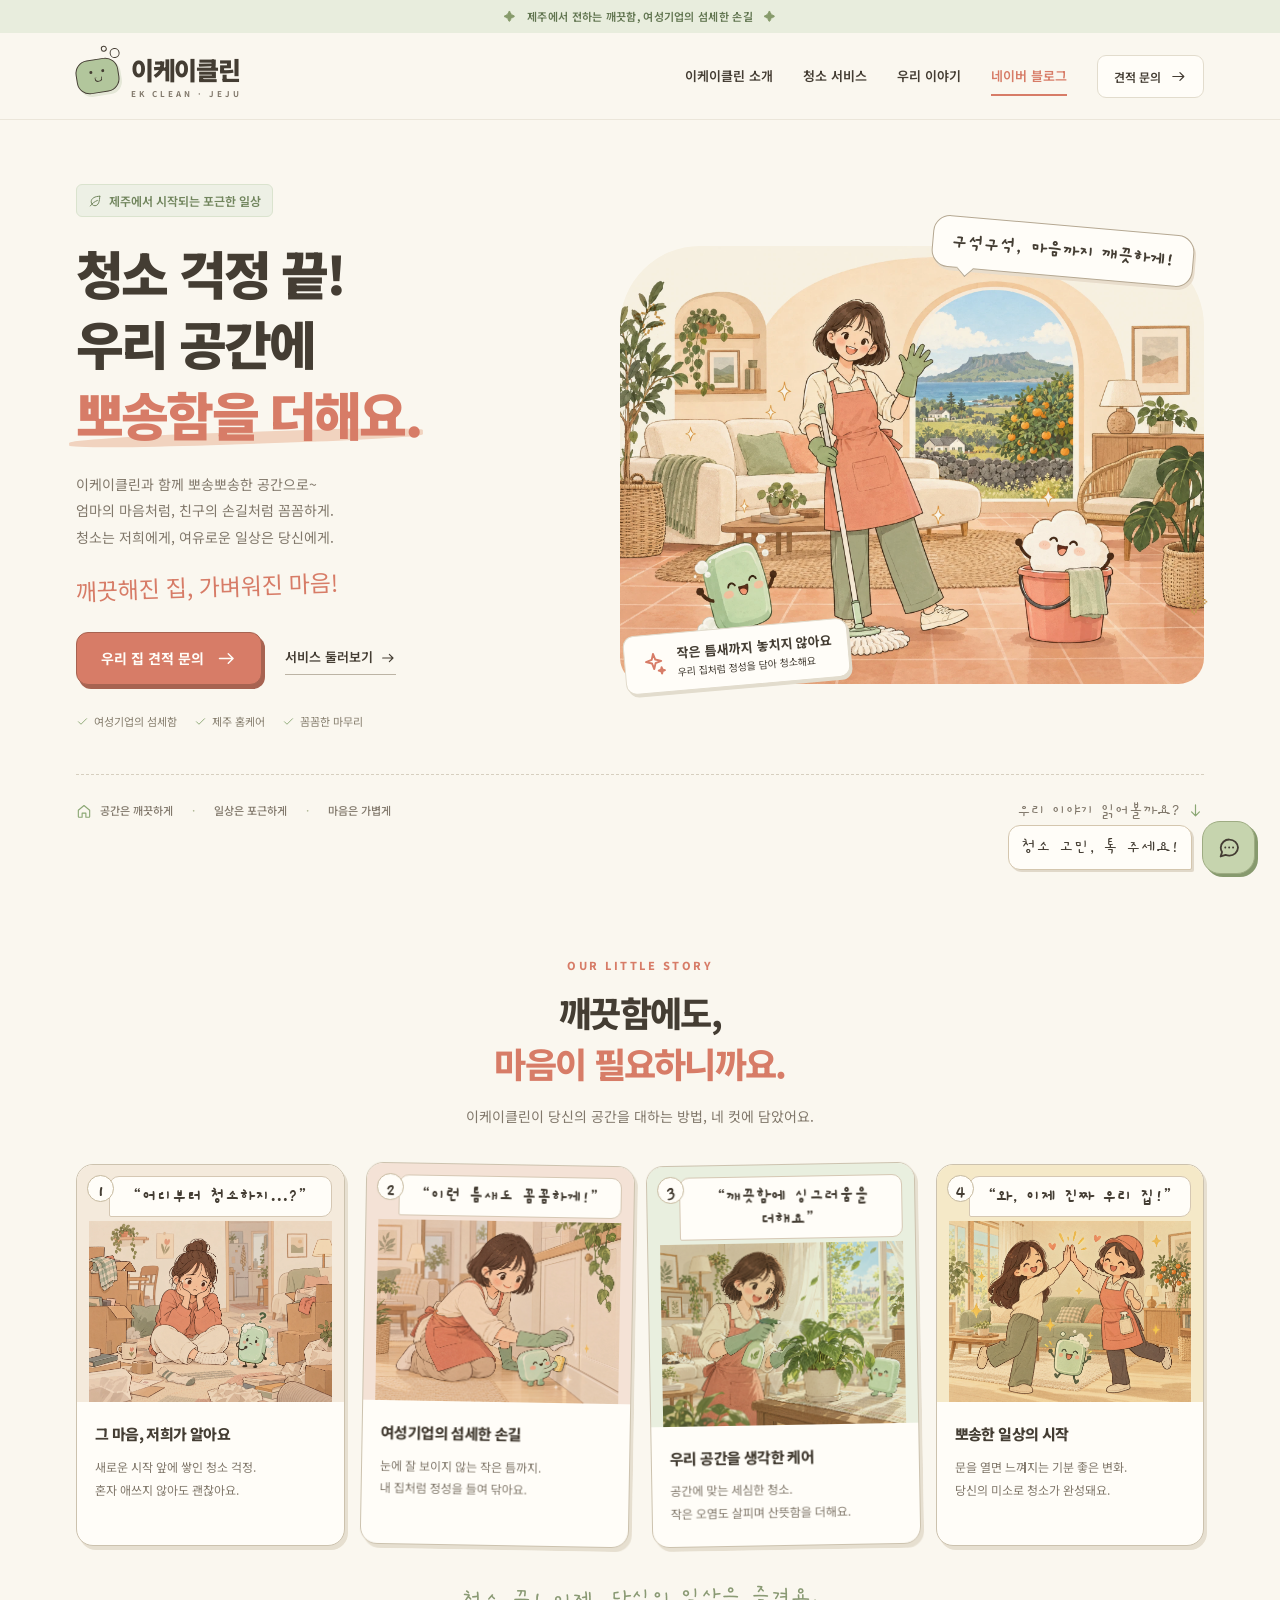
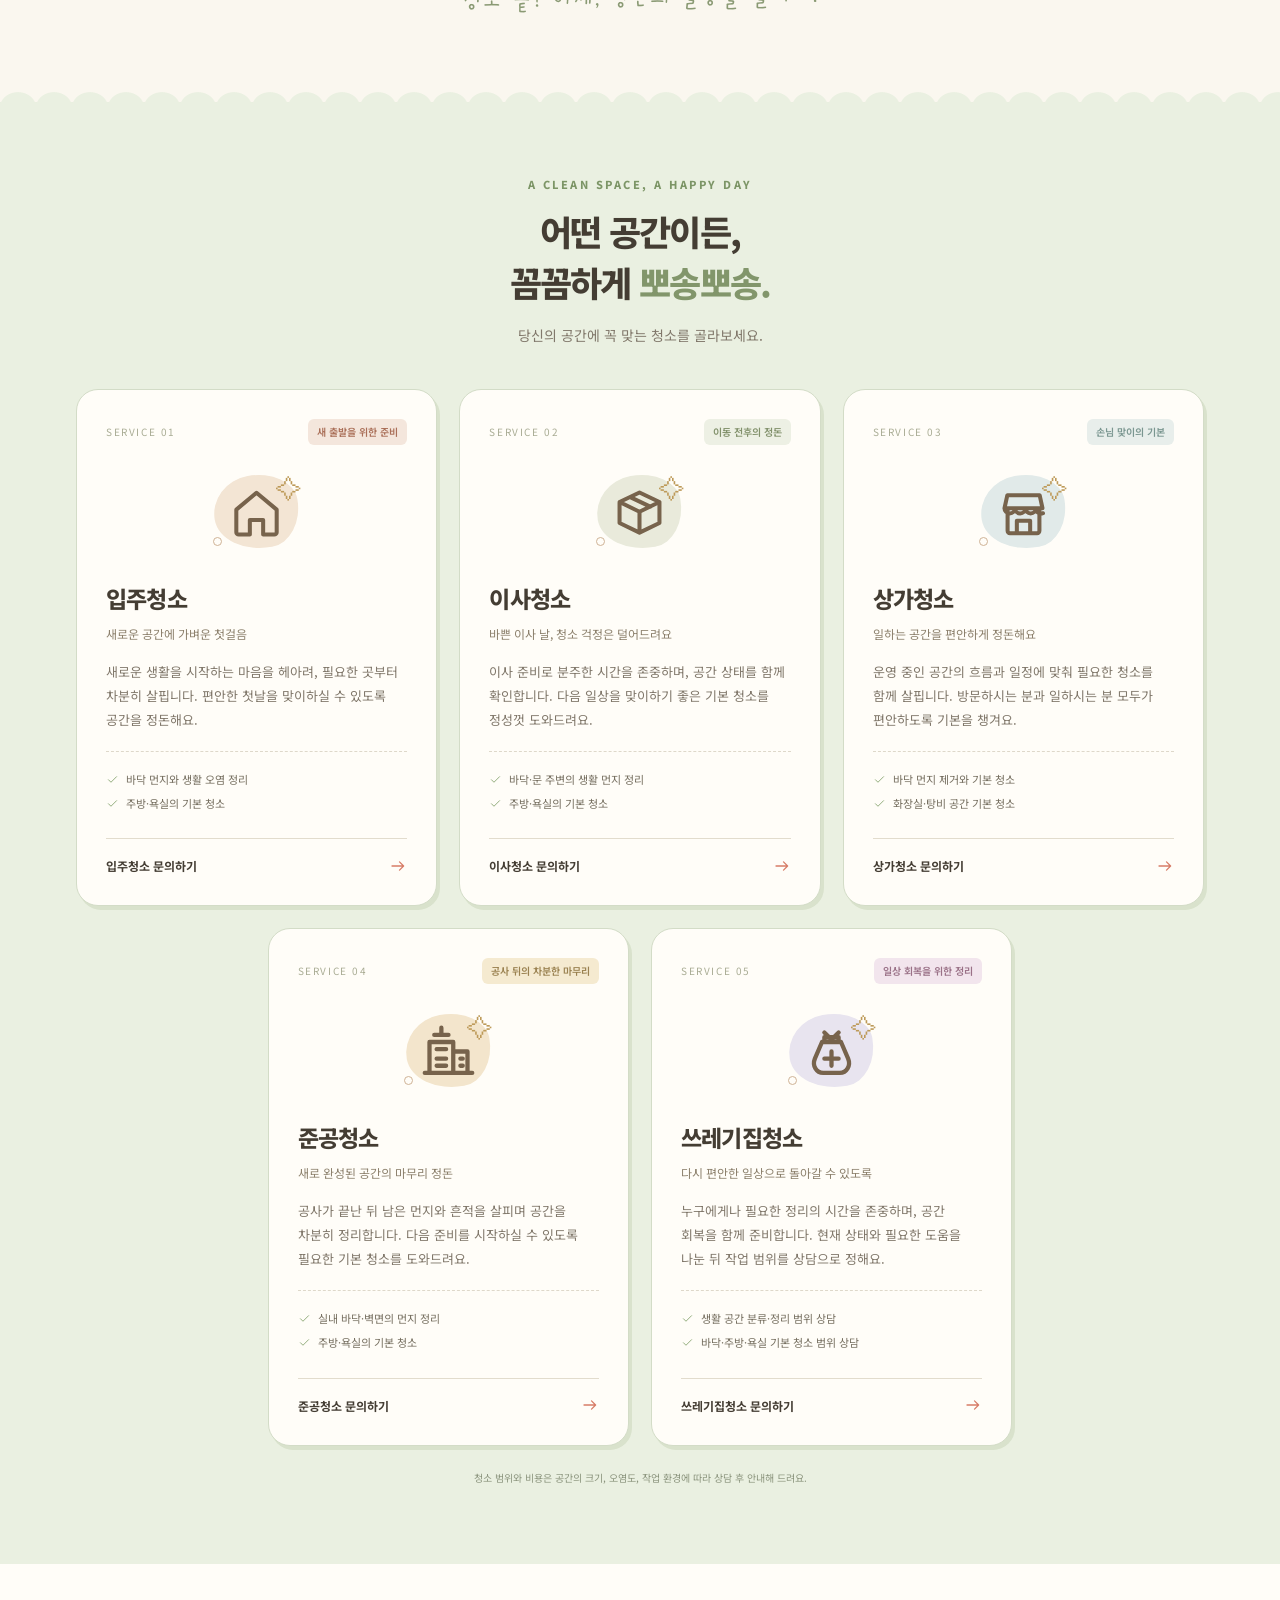
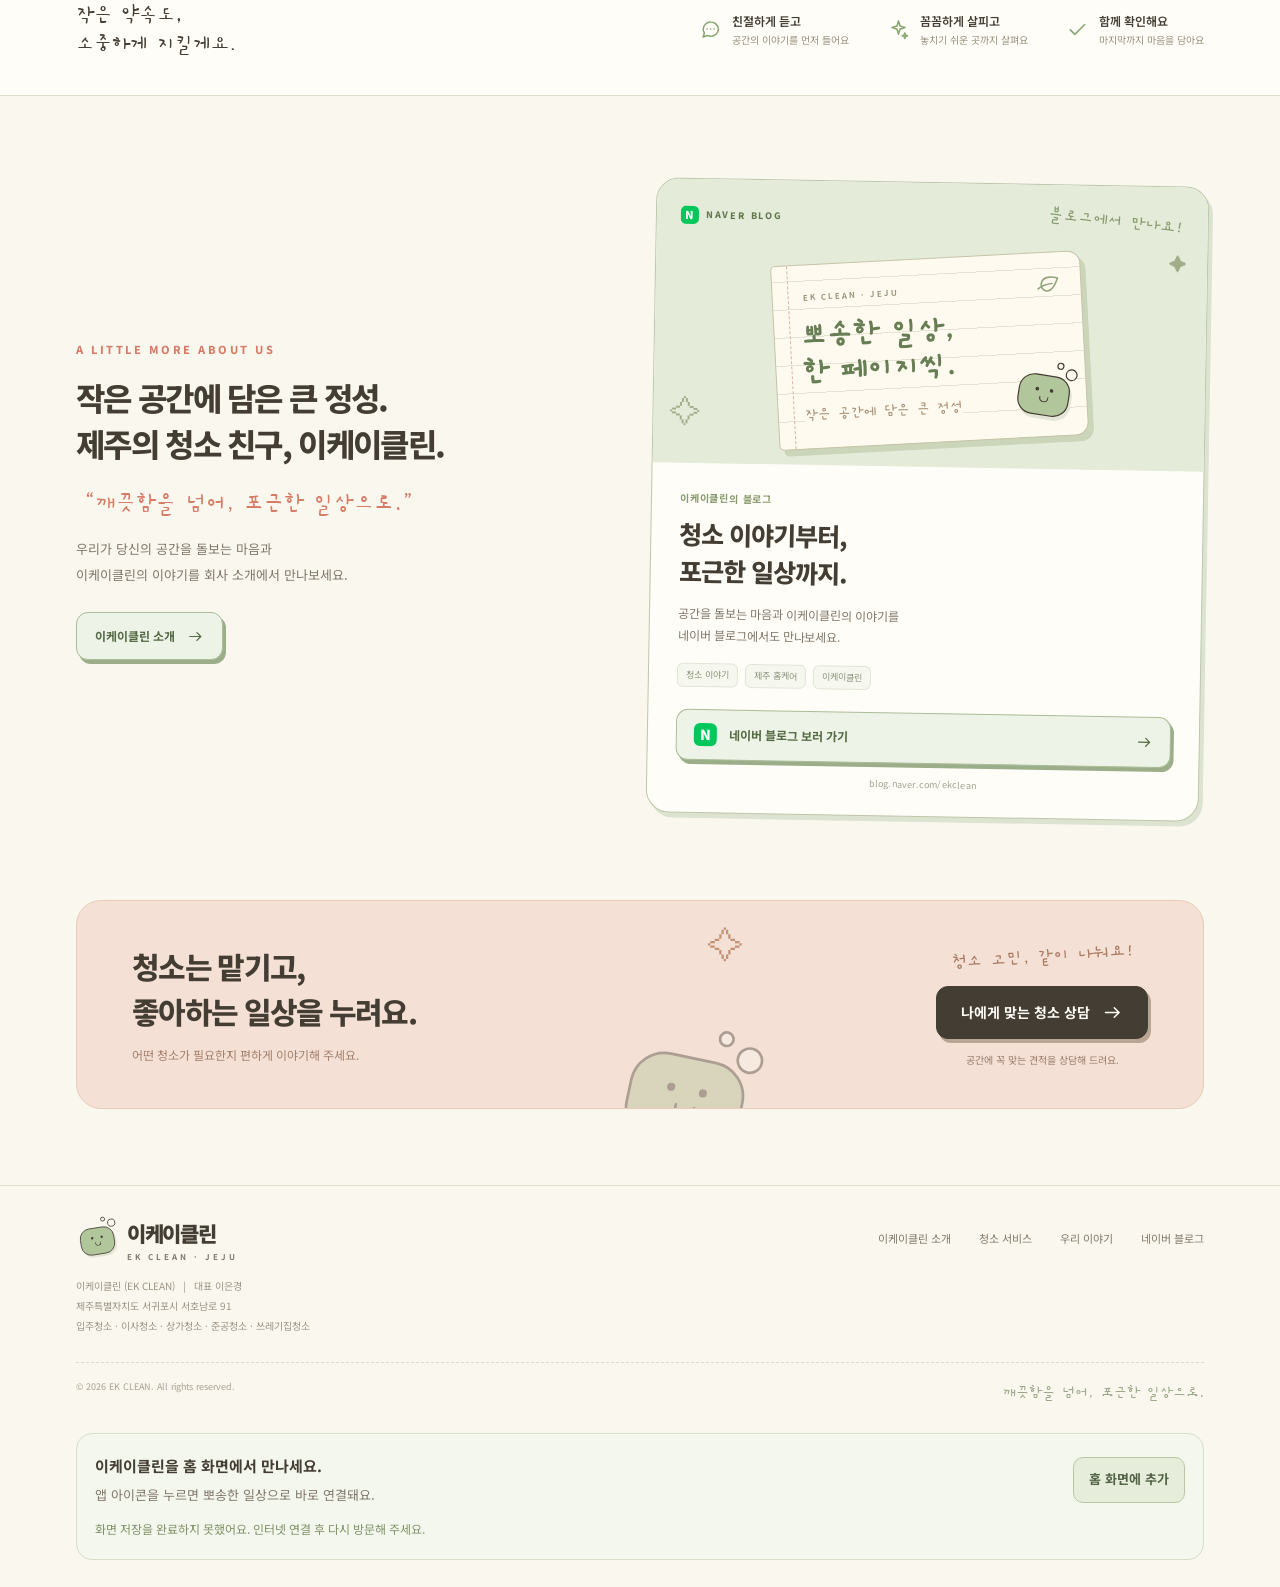
==== index.html @ 56a0b0b5 "Add files via upload" ====
<!DOCTYPE html>
<html lang="ko">
<head>
  <meta charset="UTF-8">
  <meta name="viewport" content="width=device-width, initial-scale=1.0, viewport-fit=cover">
  <meta name="theme-color" content="#faf7ef">
  <title>이케이클린 EK CLEAN | 제주 여성기업, 입주·이사·상가·준공·쓰레기집청소</title>
  <meta name="description" content="엄마의 마음처럼, 친구의 손길처럼 꼼꼼하게. 제주 여성기업 이케이클린의 입주청소, 이사청소, 상가청소, 준공청소, 쓰레기집청소를 만나보세요. 대표 이은경, 제주특별자치도 서귀포시 서호남로 91.">
  <meta name="keywords" content="이케이클린,제주청소,서귀포청소,입주청소,이사청소,상가청소,준공청소,쓰레기집청소">
  <meta property="og:type" content="website">
  <meta property="og:site_name" content="이케이클린 EK CLEAN">
  <meta property="og:title" content="청소 걱정 끝! 이케이클린과 뽀송한 일상">
  <meta property="og:description" content="제주 여성기업의 섬세한 손길. 입주·이사·상가·준공·쓰레기집청소로 당신의 공간에 포근함을 더해요.">
  <meta name="twitter:card" content="summary">
  <!-- 정적 PWA 배포본: 글꼴, CSS, 이미지가 폴더에 포함됩니다. -->

  <script>
    /* 실제 업체 정보가 준비되면 아래 두 값만 입력하세요. 빈 값일 때는 연결 준비 안내를 표시합니다. */
    const EK_CONFIG = Object.freeze({
      phone: '', // 예: 010-1234-5678 (실제 업체 전화번호로 변경)
      kakaoUrl: '', // 예: https://pf.kakao.com/실제채널/chat
      businessName: '이케이클린',
      address: '제주특별자치도 서귀포시 서호남로 91'
    });
  </script>
  <link rel="manifest" href="./manifest.json">
  <link rel="icon" href="./icons/favicon-32.png" sizes="32x32" type="image/png">
  <link rel="apple-touch-icon" href="./icons/apple-touch-icon.png">
  <meta name="apple-mobile-web-app-capable" content="yes">
  <meta name="apple-mobile-web-app-title" content="이케이클린">
  <meta name="apple-mobile-web-app-status-bar-style" content="default">
  <meta name="mobile-web-app-capable" content="yes">
  <link rel="stylesheet" href="./styles/tailwind.css">
  <link rel="stylesheet" href="./styles/fonts.css">
  <link rel="stylesheet" href="./pwa.css">
  <style>
    :root{--cream:#faf7ef;--paper:#fffdf8;--ink:#443d33;--muted:#81786b;--coral:#d77c67;--peach:#f5e0d3;--sage:#8ba774;--green:#e9efdf;--line:#e2dccd;--yellow:#fae5a9}
    .sr-only{position:absolute;width:1px;height:1px;padding:0;margin:-1px;overflow:hidden;clip:rect(0,0,0,0);white-space:nowrap;border:0}
    *{box-sizing:border-box}html{scroll-behavior:smooth;scroll-padding-top:100px}body{margin:0;background:var(--cream);color:var(--ink);font-family:'Noto Sans KR',sans-serif;font-size:15px;line-height:1.75;word-break:keep-all}button,input,select,textarea{font:inherit}button,a{-webkit-tap-highlight-color:transparent}button{cursor:pointer}a{color:inherit;text-decoration:none}img{display:block;width:100%}button{color:inherit}h1,h2,h3,p{margin:0}svg.icon{width:21px;height:21px;flex-shrink:0}a:focus-visible,button:focus-visible,input:focus-visible,select:focus-visible,textarea:focus-visible{outline:3px solid var(--coral);outline-offset:5px}.container{max-width:1200px;padding:0 36px;margin:0 auto}.hand{font-family:'Gaegu',cursive}.eyebrow{color:var(--coral);font-size:11px;font-weight:800;letter-spacing:2.5px;text-transform:uppercase}.section-title{font-size:35px;line-height:1.45;font-weight:800;letter-spacing:-1.7px}.section-copy{margin-top:15px;color:var(--muted);font-size:14px}.section-heading{text-align:center;margin-bottom:42px}.section-heading .eyebrow{margin-bottom:12px}.text-coral{color:var(--coral)}.skip-link{position:fixed;top:-80px;left:16px;z-index:100;background:var(--ink);color:white;padding:10px 18px;border-radius:8px}.skip-link:focus{top:12px}
    .topnote{background:#e8eddd;text-align:center;padding:7px 20px;color:#617550;font-size:11px;font-weight:600;letter-spacing:.3px}.topnote .tiny-star{display:inline-block;margin:0 8px;color:#879b6b}.site-header{position:sticky;top:0;z-index:40;background:rgba(250,247,239,.96);border-bottom:1px solid rgba(226,220,205,.6);backdrop-filter:blur(14px)}.header-inner{height:86px;display:flex;align-items:center;justify-content:space-between;gap:28px}.brand{display:flex;align-items:center;gap:12px}.brand-name{font-size:25px;font-weight:900;letter-spacing:-1.3px;line-height:1.2}.brand-en{display:block;font-size:8px;font-weight:700;letter-spacing:3px;margin-top:5px;color:var(--muted)}.soap-mark{position:relative;display:inline-block;width:43px;height:34px;border-radius:13px;transform:rotate(-9deg);background:#b2c69c;border:1.7px solid var(--ink);box-shadow:2px 3px 0 #e4e7d7;flex-shrink:0}.soap-mark::before{content:'';position:absolute;top:10px;left:13px;width:3px;height:3px;border-radius:100%;background:var(--ink);box-shadow:12px 0 var(--ink)}.soap-mark::after{content:'';position:absolute;left:17px;top:17px;width:8px;height:5px;border:1.5px solid var(--ink);border-top:0;border-radius:0 0 8px 8px}.soap-bubble{position:absolute;top:-9px;right:-5px;width:10px;height:10px;border:1.5px solid var(--ink);background:var(--cream);border-radius:50%}.soap-bubble::after{content:'';position:absolute;right:11px;top:-5px;width:6px;height:6px;border:1.3px solid var(--ink);border-radius:50%;background:var(--cream)}.nav{display:flex;align-items:center;gap:30px;font-size:13px;font-weight:600}.nav a{position:relative;padding:8px 0;transition:color .2s}.nav a:not(.nav-cta)::after{content:'';height:2px;width:0;background:var(--coral);position:absolute;bottom:0;left:0;transition:width .2s}.nav a:hover,.nav a.active{color:var(--coral)}.nav a:hover::after,.nav a.active::after{width:100%}.btn{display:inline-flex;align-items:center;justify-content:center;gap:12px;border-radius:12px;padding:15px 24px;font-size:14px;font-weight:700;line-height:1.4;border:1px solid var(--ink);box-shadow:3px 4px 0 var(--ink);transition:transform .2s,box-shadow .2s,background .2s}.btn:hover{transform:translate(-1px,-3px);box-shadow:4px 7px 0 var(--ink)}.btn:active{transform:translate(2px,2px);box-shadow:0 1px 0 var(--ink)}.btn-coral{background:var(--coral);color:#fffdf8;border-color:#a76351;box-shadow:3px 4px 0 #a76351}.btn-coral:hover{box-shadow:4px 7px 0 #a76351;background:#cc715d}.btn-dark{background:var(--ink);color:var(--paper);border-color:var(--ink);box-shadow:3px 4px 0 #b7a792}.btn-light{background:var(--paper)}.nav-cta{border:1px solid var(--line);padding:10px 16px;border-radius:9px;background:var(--paper);display:inline-flex;align-items:center;gap:9px;font-size:12px}.nav-cta svg{width:17px;height:17px}.menu-button{display:none;border:1px solid var(--line);background:var(--paper);padding:10px;border-radius:10px}.mobile-nav{display:none}
    .hero{position:relative;overflow:hidden;padding:64px 0 52px}.hero-layout{display:grid;grid-template-columns:1fr 1.12fr;gap:22px;align-items:center}.hero-kicker{display:inline-flex;align-items:center;gap:7px;font-size:12px;font-weight:600;color:#71855d;background:#edf0e5;border:1px solid #dae3ce;padding:5px 11px;border-radius:6px;margin-bottom:21px}.hero-kicker svg{width:14px;height:14px}.hero h1{font-size:52px;font-weight:900;line-height:1.35;letter-spacing:-2.8px}.hero h1 .highlight{position:relative;white-space:nowrap;z-index:1}.hero h1 .highlight::after{content:'';position:absolute;height:12px;width:103%;background:#f1d3bf;bottom:7px;left:-2%;z-index:-1;border-radius:40% 35% 30% 40%;transform:rotate(-2deg)}.hero-sub{color:var(--muted);font-size:14px;line-height:1.9;margin-top:22px;max-width:400px}.hero-hand{font-size:23px;color:var(--coral);margin-top:15px;transform:rotate(-2deg);display:inline-block}.hero-actions{display:flex;align-items:center;gap:23px;margin-top:26px}.text-link{display:inline-flex;gap:7px;align-items:center;font-size:13px;font-weight:600;border-bottom:1px solid #bcb4a5;padding:5px 0}.text-link svg{width:16px;height:16px;transition:transform .2s}.text-link:hover svg{transform:translateX(4px)}.hero-checks{display:flex;gap:17px;margin-top:27px;color:#857d6d;font-size:11px}.hero-checks span{display:flex;align-items:center;gap:5px}.hero-checks svg{width:13px;height:13px;color:var(--sage)}.hero-art{position:relative;min-width:0;padding:26px 0 12px}.hero-art img{aspect-ratio:4/3;object-fit:contain;border-radius:80px 80px 26px 26px;mix-blend-mode:multiply}.bubble{position:relative;border:1.5px solid #b5a892;background:var(--paper);padding:13px 18px;border-radius:17px;font-family:'Gaegu',cursive;font-weight:700;font-size:20px;line-height:1.2;box-shadow:2px 3px 0 #e8ddcc}.bubble::after{content:'';position:absolute;width:12px;height:12px;background:var(--paper);border-bottom:1.5px solid #b5a892;border-right:1.5px solid #b5a892;bottom:-7px;left:28px;transform:rotate(45deg)}.hero-bubble{position:absolute;top:5px;right:10px;transform:rotate(5deg);z-index:2;animation:gentle 5s ease-in-out infinite}.hero-sticker{position:absolute;bottom:10px;left:4px;display:flex;align-items:center;gap:10px;background:#fffdf8;padding:10px 15px;border:1px solid var(--line);border-radius:11px;box-shadow:2px 3px 0 #e2dccd;transform:rotate(-5deg);font-size:10px;line-height:1.6}.hero-sticker svg{color:var(--coral);width:27px;height:27px}.hero-sticker strong{display:block;font-size:13px}.doodle-star{position:absolute;color:#c59955;font-family:'Gaegu',cursive;font-size:35px}.star-one{top:74px;left:12px;transform:rotate(15deg)}.star-two{bottom:65px;right:-5px;font-size:28px}.hero-bottom{margin-top:43px;border-top:1px dashed #d6cfbf;display:flex;justify-content:space-between;align-items:center;padding-top:21px;gap:20px;font-size:11px;color:var(--muted)}.hero-bottom .brand-promise{display:flex;align-items:center;gap:8px;font-weight:500}.hero-bottom svg{width:16px;height:16px;color:var(--sage)}.hero-bottom .dot{color:#b1b998;padding:0 11px}.scroll-hint{display:flex;align-items:center;gap:7px;font-family:'Gaegu',cursive;font-size:17px}.scroll-hint svg{transform:rotate(90deg);width:17px;height:17px}
    .story{padding:78px 0 82px}.story .section-heading{margin-bottom:36px}.story-grid{display:grid;grid-template-columns:repeat(4,minmax(0,1fr));gap:18px}.comic{position:relative;background:var(--paper);border:1px solid #ccc2ae;border-radius:17px;overflow:hidden;box-shadow:3px 4px 0 #e6dfd0;transition:transform .25s,box-shadow .25s}.comic:nth-child(2){transform:rotate(1deg)}.comic:nth-child(3){transform:rotate(-1deg)}.comic:hover{transform:translateY(-7px) rotate(-1deg);box-shadow:5px 9px 0 #e6dfd0}.comic-visual{position:relative;padding:11px 12px 0;background:#f4eadc}.comic:nth-child(2) .comic-visual{background:#f4e2d6}.comic:nth-child(3) .comic-visual{background:#e9efdf}.comic:nth-child(4) .comic-visual{background:#f5e9c8}.panel-number{position:absolute;left:10px;top:10px;display:grid;place-items:center;width:27px;height:27px;border:1px solid #c6b99e;border-radius:50%;background:var(--paper);font-family:'Gaegu',cursive;font-weight:700;font-size:19px;z-index:2}.comic-dialogue{margin:0 0 4px 20px;background:var(--paper);border:1px solid #d5c7b3;padding:8px 9px;border-radius:10px 10px 10px 2px;font-family:'Gaegu',cursive;text-align:center;font-size:18px;font-weight:700;line-height:1.25}.comic img{aspect-ratio:4/3;object-fit:contain;mix-blend-mode:multiply}.comic-body{padding:19px 18px 21px}.comic-body h3{font-size:15px;letter-spacing:-.6px;font-weight:800;margin-bottom:8px}.comic-body p{font-size:12px;color:var(--muted);line-height:1.9}.story-outro{text-align:center;font-size:24px;color:#8a9a74;margin-top:32px;transform:rotate(-1deg)}
    .services{position:relative;background:#eaf0e1;padding:73px 0 78px}.services::before{content:'';position:absolute;left:0;right:0;top:-10px;height:12px;background:radial-gradient(ellipse at center bottom,#eaf0e1 68%,transparent 72%) 0 0/36px 15px repeat-x}.services .eyebrow{color:#7c9566}.service-grid{display:grid;grid-template-columns:repeat(3,minmax(0,1fr));gap:22px}.service-card{background:var(--paper);padding:29px;border:1px solid #d3dcc7;border-radius:22px;box-shadow:3px 4px 0 #d9e2cc;position:relative;transition:transform .25s,box-shadow .25s;display:flex;flex-direction:column}.service-card:hover{transform:translateY(-7px);box-shadow:5px 10px 0 #d9e2cc}.service-top{display:flex;align-items:center;justify-content:space-between;margin-bottom:22px}.service-no{color:#a9ac94;font-size:10px;letter-spacing:1.6px}.service-tag{font-size:10px;padding:4px 9px;background:#f4e6dc;color:#aa6f58;border-radius:6px;font-weight:600}.service-icon{position:relative;width:90px;height:85px;display:grid;place-items:center;align-self:center;margin:3px 0 23px;transition:transform .3s}.service-card:hover .service-icon{transform:rotate(-5deg)}.service-icon::before{content:'';position:absolute;width:85px;height:74px;background:#f3e5d4;border-radius:47% 53% 39% 61% / 51% 42% 58% 49%;transform:rotate(-10deg)}.service-card:nth-child(2) .service-icon::before{background:#e9eadb}.service-card:nth-child(3) .service-icon::before{background:#e1eae9}.service-icon svg{position:relative;width:57px;height:57px;color:#77634c}.icon-spark{position:absolute;right:0;top:0;font-family:'Gaegu',cursive;font-size:26px;color:#bd9a59}.icon-dot{position:absolute;left:1px;bottom:9px;width:9px;height:9px;border:1px solid #cfb396;border-radius:50%}.service-card h3{font-weight:800;font-size:23px;letter-spacing:-.8px}.service-card .service-lead{color:#8c806c;font-size:12px;margin:5px 0 16px}.service-desc{font-size:13px;color:var(--muted);line-height:1.85}.service-list{margin:19px 0 23px;padding:15px 0 0;border-top:1px dashed #ded8ca;list-style:none;font-size:11px;line-height:2.2;color:#766f60}.service-list li{display:flex;align-items:center;gap:7px}.service-list svg{width:13px;height:13px;color:var(--sage)}.service-button{display:flex;justify-content:space-between;align-items:center;border:0;border-top:1px solid var(--line);padding:16px 0 0;background:transparent;font-size:12px;font-weight:700;margin-top:auto}.service-button svg{width:18px;height:18px;color:var(--coral);transition:transform .2s}.service-button:hover svg{transform:translateX(4px)}.extra-services{display:grid;grid-template-columns:1fr 1fr;gap:22px;margin-top:23px}.extra-card{display:flex;align-items:center;gap:16px;background:#f4f6ed;border:1px solid #d5dec9;border-radius:14px;padding:19px 23px}.extra-icon{display:grid;place-items:center;flex-shrink:0;width:46px;height:46px;background:#e4ead8;border-radius:12px}.extra-icon svg{width:26px;height:26px;color:#839169}.extra-card h3{font-size:14px;font-weight:700}.extra-card p{font-size:11px;color:var(--muted);margin-top:3px}.extra-card>button{margin-left:auto;border:0;background:none;padding:8px;color:#829466}.services-note{text-align:center;color:#8b947d;font-size:10px;margin-top:23px}
    .promise{padding:37px 0;background:var(--paper);border-bottom:1px solid var(--line)}.promise-inner{display:flex;align-items:center;justify-content:space-between;gap:35px}.promise-title{font-family:'Gaegu',cursive;font-size:22px;line-height:1.3;flex-shrink:0}.promise-items{display:flex;gap:38px}.promise-item{display:flex;align-items:center;gap:10px;font-size:12px;font-weight:600}.promise-item svg{color:var(--sage);width:23px;height:23px}.promise-item small{display:block;color:#99917f;font-size:10px;font-weight:400}
    .about{padding:86px 0 82px}.about-layout{display:grid;grid-template-columns:.95fr 1.05fr;gap:75px;align-items:center}.about .eyebrow{margin-bottom:15px}.about .section-title{font-size:34px}.about-quote{margin:21px 0 15px;font-family:'Gaegu',cursive;font-size:24px;color:var(--coral);line-height:1.4}.about-copy{font-size:13px;color:var(--muted);line-height:2}.founder{display:flex;gap:12px;align-items:center;margin-top:23px}.founder-badge{display:grid;place-items:center;width:42px;height:42px;background:#f3e2d5;border:1px solid #ddc6b3;border-radius:50%;font-family:'Gaegu',cursive;font-size:22px;color:#a5755c}.founder-name{font-size:13px;font-weight:700}.founder-role{font-size:10px;color:var(--muted)}.founder-sign{margin-left:auto;font-family:'Gaegu',cursive;font-size:28px;transform:rotate(-7deg);color:#786d5b}
    .closing{padding:0 0 76px}.closing-panel{background:#f4e0d4;border:1px solid #e9cbb9;border-radius:25px;padding:40px 55px;display:flex;align-items:center;justify-content:space-between;gap:30px;position:relative;overflow:hidden}.closing .section-title{font-size:30px;line-height:1.5}.closing-copy{font-size:12px;color:#a37f6c;margin-top:10px}.closing-right{display:flex;flex-direction:column;align-items:center;gap:12px;z-index:1}.closing-hand{font-family:'Gaegu',cursive;color:#a87861;font-size:19px;transform:rotate(-4deg)}.closing-note{font-size:10px;color:#9c7c6a}.closing-soap{position:absolute;left:52%;bottom:-11px;opacity:.4;transform:rotate(12deg) scale(2.7)}.closing-smallstar{position:absolute;top:18px;left:56%;font-family:'Gaegu',cursive;font-size:36px;color:#c39277}.site-footer{border-top:1px solid var(--line);padding:35px 0 27px}.footer-top{display:flex;justify-content:space-between;align-items:flex-start;gap:35px}.footer-brand .brand-name{font-size:21px}.footer-brand .soap-mark{transform:rotate(-9deg) scale(.8);margin-right:-4px}.footer-info{margin-top:15px;color:#9d9484;font-size:10px;line-height:2}.footer-links{display:flex;gap:28px;font-size:11px;color:#837a69;padding-top:8px}.footer-links a:hover{color:var(--coral)}.footer-bottom{margin-top:26px;border-top:1px dashed #e0d9cb;padding-top:16px;display:flex;justify-content:space-between;font-size:9px;color:#aaa18f}.footer-bottom .hand{font-size:16px;color:#9ca88a}.desktop-consult{position:fixed;right:25px;bottom:26px;z-index:35;display:flex;align-items:center;gap:10px}.floating-note{background:var(--paper);border:1px solid #d4c6ae;border-radius:12px 12px 2px 12px;padding:6px 12px;font-family:'Gaegu',cursive;font-size:18px;box-shadow:2px 2px 0 #e0d8c9}.floating-btn{display:grid;place-items:center;border:1px solid #9eac83;background:#c6d4ae;border-radius:18px;width:53px;height:53px;box-shadow:3px 3px 0 #879a6e;transition:transform .2s}.floating-btn:hover{transform:translateY(-4px)}.floating-btn svg{width:26px;height:26px}.mobile-cta{display:none}.back-top{position:fixed;right:34px;bottom:95px;z-index:34;background:var(--paper);border:1px solid var(--line);border-radius:50%;width:35px;height:35px;display:grid;place-items:center;opacity:0;visibility:hidden;transition:opacity .2s}.back-top.visible{opacity:1;visibility:visible}.back-top svg{width:16px;height:16px;transform:rotate(-90deg)}
    .consult-dialog{width:min(520px,calc(100% - 32px));padding:0;border:1px solid #bfae94;border-radius:23px;color:var(--ink);background:var(--cream);box-shadow:8px 10px 0 rgba(68,61,51,.15);max-height:calc(100dvh - 40px);overflow-y:auto}.consult-dialog::backdrop{background:rgba(54,49,42,.38);backdrop-filter:blur(4px)}.dialog-content{padding:30px}.dialog-close{position:absolute;top:15px;right:16px;border:0;background:#ede7da;border-radius:50%;padding:7px}.dialog-close svg{width:17px;height:17px}.dialog-title{font-size:24px;font-weight:800;line-height:1.4;letter-spacing:-.9px;margin:6px 0 10px}.dialog-copy{font-size:12px;color:var(--muted);margin-bottom:19px;line-height:1.8}.contact-status{border:1px solid #e8d4b6;background:#f5ecda;border-radius:9px;padding:10px 12px;font-size:11px;margin:0 0 17px;color:#907653}.field{display:flex;flex-direction:column;gap:6px;margin-bottom:14px}.field label{font-size:12px;font-weight:700}.field input,.field select,.field textarea{width:100%;background:var(--paper);border:1px solid #d8cfbc;border-radius:8px;padding:10px 12px;color:var(--ink);font-size:12px}.field textarea{resize:vertical}.form-row{display:grid;grid-template-columns:1fr 1fr;gap:13px}.full-btn{width:100%;margin-top:3px}.dialog-disclaimer{font-size:10px;color:#9d917e;margin-top:12px;text-align:center}.message-result{margin-top:18px;border-top:1px dashed #d4c9b6;padding-top:18px}.result-title{font-size:13px;font-weight:700;margin-bottom:9px}.result-actions{display:flex;gap:10px;margin-top:12px;flex-wrap:wrap}.result-actions .btn{font-size:11px;padding:11px 13px;flex:1;gap:7px}.result-actions svg{width:15px;height:15px}.copy-message{font-size:11px;color:#839369;margin-top:10px;min-height:18px}.toast{position:fixed;bottom:26px;left:50%;transform:translate(-50%,15px);background:var(--ink);color:var(--paper);padding:12px 20px;border-radius:12px;font-size:12px;z-index:80;opacity:0;visibility:hidden;transition:transform .2s,opacity .2s;width:max-content;max-width:calc(100% - 32px);box-shadow:0 5px 20px #443d3320}.toast.show{transform:translate(-50%,0);opacity:1;visibility:visible}[hidden]{display:none!important}@keyframes gentle{0%,100%{transform:translateY(0) rotate(5deg)}50%{transform:translateY(-6px) rotate(3deg)}}
    .blog-link{max-width:100%;padding:12px 18px;font-size:12px;background:#eef3e7;color:#536a43;border-color:#aabd98;box-shadow:3px 4px 0 #9cae89}.blog-link:hover{background:#e3edda;box-shadow:4px 7px 0 #9cae89}.naver-mark{display:grid;place-items:center;width:23px;height:23px;border-radius:6px;background:#03c75a;color:white;font-size:14px;font-weight:900;line-height:1;flex-shrink:0}.blog-link svg{width:17px;height:17px}
    @media(min-width:1400px){.hero{padding-top:75px;padding-bottom:60px}.hero-layout{gap:40px}.hero h1{font-size:56px}.hero-art img{min-height:415px}}
    @media(max-width:1023px){.container{padding:0 26px}.nav{gap:20px}.hero h1{font-size:44px}.hero-layout{grid-template-columns:1fr 1.05fr;gap:15px}.hero-bubble{font-size:18px}.hero-checks{gap:10px;font-size:10px}.story-grid{gap:13px}.comic-body{padding:17px 13px}.comic-body h3{font-size:13px}.comic-dialogue{font-size:16px}.service-card{padding:24px}.about-layout{gap:40px}.promise-items{gap:20px}.promise-item{font-size:11px}.closing-panel{padding:35px}.closing .section-title{font-size:27px}.footer-links{gap:20px}}
    @media(max-width:767px){html{scroll-padding-top:80px}.container{padding:0 22px}.topnote{font-size:10px;padding:6px 12px}.header-inner{height:72px}.brand-name{font-size:22px}.brand-en{font-size:7px}.brand{gap:10px}.soap-mark{width:39px;height:32px}.nav{display:none}.menu-button{display:block}.mobile-nav{background:var(--paper);padding:8px 22px 19px;border-top:1px solid var(--line)}.mobile-nav.open{display:flex;flex-direction:column;gap:3px}.mobile-nav a,.mobile-nav button{padding:11px 10px;font-size:13px;text-align:left;border:0;background:transparent;border-radius:8px}.mobile-nav a:hover{background:var(--green)}.mobile-nav button{background:var(--peach);margin-top:5px;font-weight:700}.hero{padding:36px 0 29px}.hero-layout{grid-template-columns:1fr;gap:10px}.hero-copy{text-align:center}.hero-kicker{font-size:10px;margin-bottom:18px}.hero h1{font-size:43px;letter-spacing:-2.4px;line-height:1.3}.hero-sub{font-size:12px;margin:19px auto 0;max-width:330px}.hero-hand{font-size:22px;margin-top:10px}.hero-actions{justify-content:center;gap:20px;margin-top:22px}.hero-actions .btn{font-size:13px;padding:14px 20px}.text-link{font-size:12px}.hero-checks{justify-content:center;gap:16px;margin-top:23px;font-size:10px}.hero-art{max-width:430px;margin:5px auto 0;width:100%;padding:25px 3px 11px}.hero-art img{border-radius:55px 55px 20px 20px}.hero-bubble{top:12px;right:7px;font-size:17px;padding:11px 14px}.hero-sticker{left:10px;bottom:5px;padding:8px 12px;font-size:9px}.hero-sticker strong{font-size:11px}.hero-sticker svg{width:24px;height:24px}.star-one{top:67px;left:7px;font-size:28px}.star-two{bottom:50px;right:5px;font-size:24px}.hero-bottom{margin-top:28px;justify-content:center;text-align:center;font-size:10px;padding-top:18px}.hero-bottom .scroll-hint{display:none}.hero-bottom .dot{padding:0 8px}.story{padding:55px 0 61px}.section-title{font-size:28px;letter-spacing:-1.2px}.section-copy{font-size:12px;margin-top:12px}.section-heading{margin-bottom:29px}.eyebrow{font-size:9px;letter-spacing:2px}.story-grid{grid-template-columns:1fr 1fr;gap:17px 13px}.comic-dialogue{font-size:16px;padding:7px 5px;margin-left:15px}.comic-visual{padding:9px 8px 0}.panel-number{left:7px;top:9px;width:24px;height:24px;font-size:17px}.comic-body{padding:15px 13px 17px}.comic-body h3{font-size:13px;margin-bottom:6px}.comic-body p{font-size:10px;line-height:1.8}.story-outro{font-size:21px;margin-top:25px}.services{padding:54px 0 57px}.service-grid{grid-template-columns:1fr;gap:18px}.service-card{padding:23px 25px;border-radius:18px}.service-top{margin-bottom:6px}.service-icon{position:absolute;right:26px;top:57px;width:77px;height:76px;margin:0}.service-icon::before{width:76px;height:68px}.service-icon svg{width:47px;height:47px}.service-card h3{font-size:24px;margin-top:12px;max-width:calc(100% - 100px)}.service-lead{max-width:calc(100% - 100px)}.service-desc{max-width:calc(100% - 92px);font-size:12px;margin-bottom:0}.service-list{display:flex;flex-wrap:wrap;gap:1px 14px;margin:18px 0 14px;padding-top:12px;font-size:10px}.service-button{padding-top:13px}.extra-services{grid-template-columns:1fr;gap:11px;margin-top:18px}.extra-card{padding:16px 18px;gap:12px}.extra-card p{font-size:10px}.services-note{font-size:9px;margin-top:19px}.promise{padding:25px 0}.promise-inner{flex-direction:column;gap:18px}.promise-title{text-align:center;font-size:23px}.promise-items{width:100%;gap:12px;justify-content:space-between}.promise-item{gap:5px;font-size:10px;flex-direction:column;text-align:center}.promise-item svg{width:21px;height:21px}.promise-item small{font-size:8px}.about{padding:59px 0}.about-layout{grid-template-columns:1fr;gap:30px}.about .section-title{font-size:29px}.about-quote{font-size:23px;margin-top:17px}.about-copy{font-size:12px}.founder{margin-top:19px}.closing{padding-bottom:53px}.closing-panel{padding:30px 25px 28px;flex-direction:column;text-align:center;gap:23px;border-radius:21px}.closing .section-title{font-size:27px}.closing-copy{font-size:11px}.closing-soap{left:84%;bottom:15px;transform:rotate(16deg) scale(2)}.closing-smallstar{left:14px;top:18px;font-size:27px}.closing-right{gap:10px}.closing-right .btn{padding:14px 24px;font-size:13px}.site-footer{padding:28px 0 116px}.footer-top{flex-direction:column;gap:23px}.footer-links{gap:25px;font-size:10px;padding:0}.footer-info{font-size:9px;margin-top:13px}.footer-bottom{font-size:8px;gap:10px;flex-wrap:wrap;margin-top:23px}.footer-bottom .hand{font-size:15px}.desktop-consult{display:none}.mobile-cta{position:fixed;bottom:0;left:0;right:0;z-index:45;display:flex;gap:10px;padding:11px 15px calc(11px + env(safe-area-inset-bottom));background:rgba(250,247,239,.98);border-top:1px solid #d9d2c2;box-shadow:0 -4px 15px #443d3307}.mobile-cta button{border:1px solid #b9c6a2;border-radius:10px;padding:13px 9px;display:flex;align-items:center;justify-content:center;gap:7px;font-size:12px;font-weight:700;flex:1;background:#dce6c9}.mobile-cta button:last-child{background:var(--paper);border-color:#d9cfbc}.mobile-cta svg{width:18px;height:18px}.mobile-cta .mobile-bubble{position:absolute;top:-30px;left:24px;border:1px solid #c3caa9;background:#f6f8ef;border-radius:10px 10px 0 10px;padding:3px 10px;font-family:'Gaegu',cursive;font-size:15px;font-weight:700;color:#84916c;line-height:1.4}.back-top{right:17px;bottom:105px;width:33px;height:33px}.toast{bottom:100px;font-size:11px}.dialog-content{padding:26px 22px}.dialog-title{font-size:22px}.dialog-close{right:12px;top:12px}.consult-dialog{max-height:calc(100dvh - 28px)}.form-row{gap:10px}.result-actions .btn{font-size:10px;padding:10px}}
    @media(max-width:370px){.container{padding:0 17px}.hero h1{font-size:38px}.hero-actions{gap:15px}.comic-body{padding:13px 10px}.comic-body h3{font-size:12px}.comic-dialogue{font-size:14px}.promise-items{gap:8px}.service-card{padding:22px}.service-icon{right:18px}.closing .section-title{font-size:25px}}
    @media(prefers-reduced-motion:reduce){html{scroll-behavior:auto}*,*::before,*::after{animation:none!important;transition:none!important}.comic:nth-child(2),.comic:nth-child(3){transform:none}.comic:hover,.btn:hover,.floating-btn:hover{transform:none}}
    .journal-card{min-width:0;border:1px solid #bdc7aa;border-radius:23px;background:var(--paper);overflow:hidden;box-shadow:4px 5px 0 #dde3d1;transform:rotate(1deg);transition:transform .25s,box-shadow .25s;scroll-margin-top:100px}.journal-card:hover{transform:rotate(0deg) translateY(-3px);box-shadow:5px 8px 0 #dde3d1}.journal-cover{position:relative;background:#e4ebd8;padding:20px 24px 25px;overflow:hidden}.journal-cover-top{display:flex;align-items:center;justify-content:space-between;gap:12px}.journal-platform{display:inline-flex;align-items:center;gap:7px;color:#61774c;font-size:9px;font-weight:800;letter-spacing:1.8px}.journal-platform .naver-mark{width:18px;height:18px;font-size:11px;border-radius:5px}.journal-cover-top>.hand{font-size:18px;color:#87996e;transform:rotate(5deg)}.journal-notebook{position:relative;margin:23px auto 0;padding:16px 26px 19px;max-width:310px;background:#fffaf0;border:1px solid #c6c4a7;border-radius:5px 13px 13px 5px;box-shadow:5px 6px 0 #cbd5ba;transform:rotate(-4deg);background-image:repeating-linear-gradient(0deg,transparent,transparent 27px,#e7e3d2 27px,#e7e3d2 28px)}.journal-notebook::before{content:'';position:absolute;top:0;bottom:0;left:15px;border-left:1px dashed #dbb2a0}.notebook-label{font-size:8px;font-weight:700;letter-spacing:2px;color:#9b957b;background:#fffaf0;padding:2px 4px}.notebook-title{font-size:33px;color:#677d53;line-height:1.08;font-weight:700;letter-spacing:-1px;margin:12px 0 9px}.notebook-note{font-size:16px;color:#a68d73;background:#fffaf0;padding:2px 0}.notebook-soap{position:absolute;right:21px;bottom:24px;transform:rotate(12deg) scale(1.2)}.notebook-leaf{position:absolute;width:23px!important;height:23px!important;right:21px;top:19px;color:#92a57b;transform:rotate(20deg)}.journal-spark{position:absolute;font-family:'Gaegu',cursive;color:#a0ad88}.journal-spark-one{left:17px;bottom:21px;font-size:31px}.journal-spark-two{right:20px;top:64px;font-size:18px}.journal-body{padding:26px 28px 24px}.journal-eyebrow{font-size:10px;font-weight:700;color:#879b6d;letter-spacing:.8px;margin-bottom:8px}.journal-body h3{font-size:25px;font-weight:800;letter-spacing:-1px;line-height:1.5}.journal-description{font-size:12px;color:var(--muted);line-height:1.85;margin-top:12px}.journal-tags{display:flex;flex-wrap:wrap;gap:7px;margin:17px 0 22px}.journal-tags span{font-size:9px;color:#8c947c;padding:3px 8px;border:1px solid #e0e6d6;border-radius:6px;background:#f6f8ef}.journal-cta{width:100%;justify-content:flex-start;padding:13px 17px}.journal-cta>svg{margin-left:auto}.journal-url{font-size:9px;color:#a0a48f;text-align:center;margin-top:13px;letter-spacing:.2px}
    @media(max-width:767px){.journal-card{transform:none;border-radius:20px;scroll-margin-top:85px}.journal-cover{padding:18px 20px 24px}.journal-cover-top>.hand{font-size:17px}.journal-notebook{max-width:280px;margin-top:22px;padding:16px 24px 17px}.notebook-title{font-size:31px}.notebook-note{font-size:15px}.journal-body{padding:23px 23px 21px}.journal-body h3{font-size:24px}.journal-description{font-size:11px}.journal-tags{margin:16px 0 20px}.journal-cta{font-size:12px}.journal-card:hover{transform:none}}
    @media(prefers-reduced-motion:reduce){.journal-card,.journal-card:hover{transform:none;transition:none}}
    /* Mobile comfort: quiet motion, readable copy, stable content and large touch targets. */
    @media(max-width:767px){
      html{scroll-behavior:auto;scroll-padding-top:82px;-webkit-text-size-adjust:100%;text-size-adjust:100%}
      body{--mobile-dock-space:88px}
      main{padding-bottom:16px}
      .header-inner{height:68px}
      .brand{min-height:44px}
      .menu-button{width:46px;height:46px;display:grid;place-items:center;padding:10px}
      .mobile-nav{position:absolute;top:100%;left:0;right:0;max-height:calc(100dvh - 165px);overflow-y:auto;overscroll-behavior:contain;box-shadow:0 8px 14px #443d3310;padding:10px 20px 16px}
      .mobile-nav a,.mobile-nav button{font-size:14px;min-height:46px;display:flex;align-items:center}
      .hero{padding-top:28px}
      .hero h1{font-size:clamp(30px,9vw,40px);line-height:1.34;letter-spacing:-1.7px}
      .hero h1 .highlight{white-space:normal}
      .hero-sub{font-size:15px;line-height:1.85;max-width:360px}
      .hero-kicker{font-size:11px}
      .hero-actions{flex-wrap:wrap;gap:14px 20px}
      .hero-actions .btn{font-size:14px;min-height:48px}
      .hero-actions .text-link{font-size:13px;min-height:46px;justify-content:center}
      .hero-checks{flex-wrap:wrap;font-size:11px;gap:7px 13px}
      .hero-bottom{font-size:11px}
      .hero-bubble{animation:none}
      .hero-sticker{font-size:11px}.hero-sticker strong{font-size:12px}
      .section-copy{font-size:14px;line-height:1.8}.eyebrow{font-size:10px}
      .story-grid{grid-template-columns:1fr;gap:17px}
      .comic,.comic:nth-child(2),.comic:nth-child(3),.comic:hover{transform:none;display:grid;grid-template-columns:minmax(0,.95fr) minmax(0,1.05fr);align-items:stretch}
      .comic-visual{padding:12px 8px 0;display:flex;flex-direction:column;justify-content:center}
      .comic-dialogue{font-size:17px;margin-left:14px;padding:9px 6px;line-height:1.25}
      .comic img{margin-top:auto}
      .comic-body{padding:20px 14px;display:flex;flex-direction:column;justify-content:center}
      .comic-body h3{font-size:16px;line-height:1.55;letter-spacing:-.5px;margin-bottom:9px}
      .comic-body p{font-size:14px;line-height:1.8;color:#756d60}
      .comic-body p br{display:none}
      .service-card{padding:24px}
      .service-card .service-lead{font-size:13px;max-width:calc(100% - 75px);margin-bottom:12px;line-height:1.7}
      .service-card h3{max-width:calc(100% - 75px)}
      .service-icon{width:65px;height:65px;right:23px;top:56px}.service-icon::before{width:65px;height:60px}.service-icon svg{width:43px;height:43px}
      .service-desc{font-size:14px;line-height:1.9;max-width:none;margin-top:14px}
      .service-desc br{display:none}
      .service-list{font-size:12px;line-height:1.9;gap:7px 13px}
      .service-button{font-size:14px;min-height:48px;padding-top:13px}
      .extra-card{padding:18px 15px;gap:11px}.extra-card h3{font-size:16px}.extra-card p{font-size:13px;line-height:1.75}
      .extra-card>div{min-width:0}.extra-card>button{width:44px;min-width:44px;height:44px;display:grid;place-items:center;padding:10px}
      .services-note{font-size:12px;line-height:1.8;color:#747e67}
      .promise-items{gap:14px;flex-wrap:wrap;justify-content:center}.promise-item{font-size:12px;flex:1;min-width:85px}.promise-item small{font-size:11px;line-height:1.7}
      .about-copy{font-size:15px;line-height:1.95}.about-copy br{display:none}
      .founder-name{font-size:15px}.founder-role{font-size:12px}
      .journal-description{font-size:14px;line-height:1.9}.journal-description br{display:none}
      .journal-eyebrow{font-size:12px}.journal-tags span{font-size:11px}.journal-url{font-size:11px;color:#7c856e}
      .journal-cover-top{flex-wrap:wrap;gap:8px}.journal-cta{font-size:14px;min-height:50px;gap:9px;padding:13px 14px}
      .journal-cta>span:not(.naver-mark){min-width:0;flex:1;line-height:1.5}
      .closing-copy{font-size:14px;line-height:1.8}.closing-note{font-size:12px}.closing-right .btn{font-size:14px;min-height:48px}
      .footer-info{font-size:12px;line-height:1.9;color:#827968}.footer-links{font-size:12px;flex-wrap:wrap;gap:8px 18px}.footer-links a{min-height:44px;display:flex;align-items:center}
      .footer-bottom{font-size:10px;color:#8b8170;line-height:1.8}
      .site-footer{padding-bottom:calc(105px + env(safe-area-inset-bottom))}
      .mobile-cta{padding:10px 14px calc(10px + env(safe-area-inset-bottom));gap:10px}
      .mobile-cta .mobile-bubble{display:none}
      .mobile-cta button{font-size:13px;min-height:48px;min-width:0;padding:12px 8px}
      .back-top{width:44px;height:44px;right:15px;bottom:calc(87px + env(safe-area-inset-bottom))}
      .consult-dialog{width:calc(100% - 24px);max-height:calc(100dvh - 24px);overscroll-behavior:contain;scroll-padding-top:64px}
      .dialog-content{padding:54px 20px 24px}
      .dialog-copy{font-size:14px;line-height:1.85}.contact-status{font-size:13px;line-height:1.8}
      .field label{font-size:14px}.field input,.field select,.field textarea{font-size:16px;min-height:48px;min-width:0;padding:11px 12px;line-height:1.5}
      .field textarea{min-height:88px}
      .form-row{grid-template-columns:1fr;gap:0}
      .dialog-disclaimer{font-size:12px;line-height:1.8}.result-title{font-size:15px}.copy-message{font-size:13px;line-height:1.8}
      .result-actions{display:grid;grid-template-columns:1fr 1fr;gap:13px}.result-actions .btn{font-size:13px;min-height:46px;padding:12px 10px}.result-actions .btn:first-child{grid-column:1/-1}
      .toast{bottom:calc(90px + env(safe-area-inset-bottom));font-size:13px;line-height:1.7}
    }
    .dialog-toolbar{position:sticky;top:0;z-index:5;height:0;display:flex;justify-content:flex-end;pointer-events:none}
    .dialog-toolbar .dialog-close{position:relative;top:10px;right:10px;pointer-events:auto;width:44px;height:44px;padding:11px;display:grid;place-items:center;flex-shrink:0;border:1px solid #ddd4c1}
    @media(hover:none),(pointer:coarse){
      html{scroll-behavior:auto}
      .hero-bubble{animation:none!important}
      .btn:hover,.btn:active,.comic:hover,.comic:nth-child(2),.comic:nth-child(3),.service-card:hover,.service-card:hover .service-icon,.journal-card,.journal-card:hover,.floating-btn:hover{transform:none!important}
      .btn,.comic,.service-card,.service-icon,.journal-card,.text-link svg,.service-button svg,.back-top,.toast{transition:none}
      .text-link:hover svg,.service-button:hover svg{transform:none}
    }
    @media(min-width:768px) and (max-width:1023px) and (pointer:coarse){
      .header-inner{height:64px}.nav{display:none}.menu-button{display:grid;place-items:center;width:46px;height:46px;padding:10px}
      .mobile-nav{position:absolute;top:100%;left:0;right:0;background:var(--paper);padding:8px 26px 15px;border-top:1px solid var(--line);max-height:calc(100dvh - 130px);overflow-y:auto;overscroll-behavior:contain;box-shadow:0 8px 14px #443d3310}
      .mobile-nav.open{display:flex;flex-direction:column;gap:2px}
      .mobile-nav a,.mobile-nav button{min-height:44px;padding:10px;font-size:14px;text-align:left;display:flex;align-items:center;border:0;border-radius:8px;background:transparent}
      .mobile-nav button{background:var(--peach);font-weight:700;margin-top:4px}
      .desktop-consult{display:none}.mobile-cta{position:fixed;left:0;right:0;bottom:0;display:flex;gap:12px;padding:7px 26px calc(7px + env(safe-area-inset-bottom));background:var(--cream);border-top:1px solid var(--line);z-index:45}
      .mobile-cta .mobile-bubble{display:none}.mobile-cta button{flex:1;display:flex;justify-content:center;align-items:center;gap:8px;min-height:44px;padding:9px;border:1px solid #b9c6a2;border-radius:10px;background:#dce6c9;font-size:13px;font-weight:700}
      .mobile-cta button:last-child{background:var(--paper);border-color:var(--line)}.site-footer{padding-bottom:95px}.back-top{width:44px;height:44px;right:24px;bottom:75px}
      .field input,.field select,.field textarea{font-size:16px;min-height:48px;min-width:0}.consult-dialog{max-height:calc(100dvh - 20px)}.dialog-content{padding-top:55px}.dialog-copy{font-size:14px}
    }
    @media(max-width:350px){.container{padding:0 16px}.hero-actions .btn{width:100%}.hero-actions .text-link{width:100%}.comic{grid-template-columns:minmax(0,.9fr) minmax(0,1.1fr)}.comic-body{padding:17px 12px}.comic-body h3{font-size:15px}.comic-body p{font-size:14px}.comic-dialogue{font-size:16px}.hero-checks{font-size:11px}.journal-cover{padding-left:17px;padding-right:17px}.journal-body{padding:22px 18px}.notebook-note{font-size:13px}.mobile-cta{padding-left:11px;padding-right:11px;gap:8px}.mobile-cta button{font-size:12px}}
    @media(hover:none),(pointer:coarse){.skip-link,.brand,.text-link,.scroll-hint,.footer-links a{min-height:44px}.footer-links a{display:flex;align-items:center}.service-button{min-height:48px;font-size:14px}.extra-card>button{width:44px;min-width:44px;height:44px;display:grid;place-items:center;padding:10px}.journal-cta{min-height:50px}}
    @media(min-width:768px) and (max-width:1023px) and (pointer:coarse){.story-grid{grid-template-columns:1fr 1fr}.comic-body p,.service-desc,.about-copy,.journal-description{font-size:14px;line-height:1.85}.extra-card h3{font-size:16px}.extra-card p{font-size:13px;line-height:1.75}.section-copy{font-size:14px}.footer-info{font-size:12px}.footer-links{font-size:12px}.promise-item small{font-size:11px}}
    .about-layout{align-items:start}.company-label{display:inline-flex;align-items:center;gap:7px;background:#edf1e4;border:1px solid #d6dfc7;color:#708758;border-radius:7px;padding:5px 10px;font-size:11px;font-weight:700;margin-bottom:13px}.company-label svg{width:15px;height:15px}.certificate-card{background:#f7f8ef;border:1px solid #cbd5b9;border-radius:18px;box-shadow:3px 4px 0 #e1e7d5;padding:22px;margin-top:29px;min-width:0}.certificate-heading{display:flex;align-items:center;gap:11px}.certificate-badge{width:39px;height:39px;display:grid;place-items:center;flex-shrink:0;border-radius:12px;background:#e3ead6;color:#7b9364;border:1px solid #cbd6b7}.certificate-badge svg{width:25px;height:25px}.certificate-eyebrow{font-size:8px;letter-spacing:1.6px;color:#8da171;font-weight:800}.certificate-heading h3{font-size:17px;letter-spacing:-.7px;font-weight:800;line-height:1.5;margin-top:3px}.certificate-copy{font-size:12px;line-height:1.85;color:#7f856e;margin-top:13px}.certificate-content{display:grid;grid-template-columns:108px minmax(0,1fr);gap:19px;align-items:center;margin-top:20px}.certificate-thumbnail{background:var(--paper);border:1px solid #d9dccb;border-radius:9px;padding:6px 6px 7px;box-shadow:2px 3px 0 #e3e5d7;display:block;overflow:hidden}.certificate-thumbnail img{width:100%;aspect-ratio:595/841;object-fit:contain}.certificate-thumbnail span{display:block;font-size:8px;color:#9a9d88;text-align:center;padding-top:5px}.certificate-facts{margin:0;display:flex;flex-direction:column;gap:11px}.certificate-facts dt{font-size:10px;color:#99a184}.certificate-facts dd{margin:2px 0 0;font-size:12px;font-weight:600;color:#677455;line-height:1.65;overflow-wrap:anywhere}.certificate-facts time{white-space:nowrap}.certificate-range{margin:0 5px;color:#a6af96}.certificate-details{border-top:1px dashed #d6dec8;margin-top:19px;padding-top:5px}.certificate-details summary{list-style:none;cursor:pointer;display:flex;align-items:center;justify-content:space-between;min-height:44px;font-size:11px;font-weight:600;color:#7c8b69}.certificate-details summary::-webkit-details-marker{display:none}.certificate-details summary svg{width:15px;height:15px;transform:rotate(90deg)}.certificate-details[open] summary svg{transform:rotate(-90deg)}.certificate-details dl{margin:0 0 15px}.certificate-details dl div{margin-bottom:8px}.certificate-details dt{font-size:10px;color:#9aa48b}.certificate-details dd{margin:2px 0 0;font-size:11px;color:#76836a;overflow-wrap:anywhere}.certificate-link{display:flex;align-items:center;gap:8px;border:1px solid #b5c69e;background:#e9efdc;color:#627a4d;border-radius:9px;min-height:46px;padding:11px 13px;font-size:12px;font-weight:700}.certificate-link svg{width:17px;height:17px}.certificate-link svg:last-child{margin-left:auto}.certificate-privacy{font-size:9px;line-height:1.75;color:#a2aa95;margin-top:11px}.certificate-thumbnail:focus-visible,.certificate-details summary:focus-visible{outline:3px solid var(--coral);outline-offset:4px}.service-card:nth-child(4) .service-icon::before{background:#f3e5cc}.service-card:nth-child(5) .service-icon::before{background:#e8e4ef}
    @media(min-width:1024px){.service-grid{grid-template-columns:repeat(6,minmax(0,1fr))}.service-card{grid-column:span 2}.service-card:nth-child(4){grid-column:2/span 2}.service-card:nth-child(5){grid-column:4/span 2}}
    @media(min-width:768px) and (max-width:1023px){.service-grid{grid-template-columns:repeat(2,minmax(0,1fr))}.service-card:last-child{grid-column:1/-1;max-width:calc(50% - 11px);width:100%;justify-self:center}}
    @media(max-width:767px){.certificate-card{padding:20px 18px;border-radius:16px;margin-top:26px}.certificate-heading{gap:9px}.certificate-heading h3{font-size:17px}.certificate-eyebrow{font-size:8px;letter-spacing:1.1px}.certificate-copy{font-size:14px;line-height:1.85}.certificate-copy br{display:none}.certificate-content{grid-template-columns:100px minmax(0,1fr);gap:16px;margin-top:19px}.certificate-facts dt{font-size:11px}.certificate-facts dd{font-size:13px}.certificate-range{display:none}.certificate-facts time{display:block}.certificate-details summary{font-size:13px;min-height:46px}.certificate-details dt{font-size:11px}.certificate-details dd{font-size:13px}.certificate-link{font-size:14px;min-height:48px}.certificate-privacy{font-size:11px}.certificate-thumbnail span{font-size:9px}.company-label{font-size:12px}.service-grid{grid-template-columns:1fr}.service-card h3{font-size:23px;letter-spacing:-.9px}.service-card .service-lead{font-size:13px}}
    @media(max-width:350px){.certificate-content{grid-template-columns:86px minmax(0,1fr);gap:13px}.certificate-heading h3{font-size:16px}.certificate-card{padding:18px 15px}.certificate-eyebrow{letter-spacing:.6px}.certificate-privacy{font-size:10px}.certificate-facts dd{font-size:12px}.service-card h3{font-size:22px}}
    @media(hover:hover) and (pointer:fine){.certificate-link:hover{background:#dfe9cd}.certificate-thumbnail:hover{border-color:#94ad77}}
    .company-teaser-link{margin-top:24px;min-height:48px}.about-layout{align-items:center}.about-teaser{padding:9px 0}.about-teaser .section-title{font-size:32px}.about-teaser .about-copy{max-width:420px}@media(max-width:767px){.about-teaser .section-title{font-size:28px}.about-teaser .about-copy br{display:none}.company-teaser-link{font-size:14px;min-height:48px}}
  </style>
</head>
<body>
  <a href="#main" class="skip-link">본문으로 바로 가기</a>
  <svg xmlns="http://www.w3.org/2000/svg" style="display:none" aria-hidden="true">
  <symbol id="i-construction" viewBox="0 0 24 24" fill="none" stroke="currentColor" stroke-width="1.8" stroke-linecap="round" stroke-linejoin="round"><path d="M4 21V8h10v13M14 12h6v9M2 21h20M7 11h4M7 15h4M7 18h4M17 15h1M17 18h1M6 5h6M9 5V2"/></symbol><symbol id="i-cleanup" viewBox="0 0 24 24" fill="none" stroke="currentColor" stroke-width="1.8" stroke-linecap="round" stroke-linejoin="round"><path d="m9 4 3 3 3-3M8 8h8l3 7c1.2 3-.6 6-3.5 6h-7C5.6 21 3.8 18 5 15zM9 8V6h6v2M9 15h6M12 12v6"/></symbol><symbol id="i-verified" viewBox="0 0 24 24" fill="none" stroke="currentColor" stroke-width="1.8" stroke-linecap="round" stroke-linejoin="round"><path d="m12 2 3 2.1 3.6.4.9 3.5L22 11l-1.5 3.3-.9 3.5-3.6.4L12 21l-3-2.8-3.6-.4-.9-3.5L2 11l2.5-3 .9-3.5L9 4.1zM8 11l3 3 5-6"/></symbol><symbol id="i-certificate" viewBox="0 0 24 24" fill="none" stroke="currentColor" stroke-width="1.8" stroke-linecap="round" stroke-linejoin="round"><rect x="5" y="2" width="14" height="20" rx="2"/><path d="M8 7h8M8 10h8M8 13h4"/><circle cx="14" cy="17" r="2"/></symbol><symbol id="i-home" viewBox="0 0 24 24">
    <path d="M3.5 10.8 12 3.7l8.5 7.1v9.5a1 1 0 0 1-1 1h-4.7v-6.1H9.2v6.1H4.5a1 1 0 0 1-1-1z" stroke="currentColor" fill="none" stroke-width="1.7" stroke-linecap="round" stroke-linejoin="round"/>
  </symbol>

  <symbol id="i-box" viewBox="0 0 24 24">
    <path d="m3.6 7.6 8.4-4 8.4 4-8.4 4.1zM3.6 7.6v8.8l8.4 4.1 8.4-4.1V7.6M12 11.7v8.8M8.1 5.5l8.4 4" stroke="currentColor" fill="none" stroke-width="1.7" stroke-linecap="round" stroke-linejoin="round"/>
  </symbol>

  <symbol id="i-window" viewBox="0 0 24 24">
    <path d="M4.5 3.8h15a1 1 0 0 1 1 1v14.4a1 1 0 0 1-1 1h-15a1 1 0 0 1-1-1V4.8a1 1 0 0 1 1-1ZM3.5 10h17M12 3.8v16.4" stroke="currentColor" fill="none" stroke-width="1.7" stroke-linecap="round" stroke-linejoin="round"/>
  </symbol>

  <symbol id="i-shop" viewBox="0 0 24 24">
    <path d="M4 10.2h16l-1.2-5.5H5.2zM5.3 10.2v9.5a1 1 0 0 0 1 1h11.4a1 1 0 0 0 1-1v-9.5M4 10.2a2.2 2.2 0 0 0 4.4 0 2.2 2.2 0 0 0 4.4 0 2.2 2.2 0 0 0 4.4 0 2.2 2.2 0 0 0 3 2.1M9.2 20.7v-5.2h5.6v5.2" stroke="currentColor" fill="none" stroke-width="1.7" stroke-linecap="round" stroke-linejoin="round"/>
  </symbol>

  <symbol id="i-leaf" viewBox="0 0 24 24">
    <path d="M20.1 3.9C12.2 3.8 5.5 7.2 5.5 13.2c0 4 2.8 6.9 6.5 6.9 6.1 0 8-8 8.1-16.2ZM4 20.5c3.2-4.6 7.2-7.4 12.2-9.5" stroke="currentColor" fill="none" stroke-width="1.7" stroke-linecap="round" stroke-linejoin="round"/>
  </symbol>

  <symbol id="i-sparkle" viewBox="0 0 24 24">
    <path d="M12 3.2 13.6 8.4 18.8 10 13.6 11.6 12 16.8l-1.6-5.2L5.2 10l5.2-1.6zM18.6 15.7l.7 2.1 2.1.7-2.1.7-.7 2.1-.7-2.1-2.1-.7 2.1-.7z" stroke="currentColor" fill="none" stroke-width="1.7" stroke-linecap="round" stroke-linejoin="round"/>
  </symbol>

  <symbol id="i-arrow" viewBox="0 0 24 24">
    <path d="M4 12h15M14 6.5l5.5 5.5-5.5 5.5" stroke="currentColor" fill="none" stroke-width="1.7" stroke-linecap="round" stroke-linejoin="round"/>
  </symbol>

  <symbol id="i-chat" viewBox="0 0 24 24">
    <path d="M20.3 11.5a7.8 7.8 0 0 1-8.1 7.5 9.3 9.3 0 0 1-3.4-.7l-4.5 1.5 1.3-4.1a7 7 0 0 1-1.2-4 7.8 7.8 0 0 1 8.1-7.5 7.8 7.8 0 0 1 7.8 7.3Z" stroke="currentColor" fill="none" stroke-width="1.7" stroke-linecap="round" stroke-linejoin="round"/>
    <path d="M8.5 11.5h.1M12.1 11.5h.1M15.7 11.5h.1" stroke="currentColor" fill="none" stroke-width="1.7" stroke-linecap="round" stroke-linejoin="round"/>
  </symbol>

  <symbol id="i-phone" viewBox="0 0 24 24">
    <path d="M8.2 4.1 5.8 5.3c-.9.5-1.3 1.6-.9 2.6 1.8 4.9 5.6 8.7 10.5 10.5 1 .4 2.1 0 2.6-.9l1.2-2.4-3.8-2.1-1.4 1.6a.8.8 0 0 1-.9.2 11.6 11.6 0 0 1-3.9-3.9.8.8 0 0 1 .2-.9l1.6-1.4z" stroke="currentColor" fill="none" stroke-width="1.7" stroke-linecap="round" stroke-linejoin="round"/>
  </symbol>

  <symbol id="i-pin" viewBox="0 0 24 24">
    <path d="M19.3 10.2c0 5.4-7.3 10.2-7.3 10.2s-7.3-4.8-7.3-10.2a7.3 7.3 0 1 1 14.6 0Z" stroke="currentColor" fill="none" stroke-width="1.7" stroke-linecap="round" stroke-linejoin="round"/>
    <path d="M12 12.5a2.3 2.3 0 1 0 0-4.6 2.3 2.3 0 0 0 0 4.6Z" stroke="currentColor" fill="none" stroke-width="1.7" stroke-linecap="round" stroke-linejoin="round"/>
  </symbol>

  <symbol id="i-check" viewBox="0 0 24 24">
    <path d="m4.5 12.4 4.7 4.7L19.5 6.8" stroke="currentColor" fill="none" stroke-width="1.7" stroke-linecap="round" stroke-linejoin="round"/>
  </symbol>

  <symbol id="i-menu" viewBox="0 0 24 24">
    <path d="M4 7h16M4 12h16M4 17h16" stroke="currentColor" fill="none" stroke-width="1.7" stroke-linecap="round" stroke-linejoin="round"/>
  </symbol>

  <symbol id="i-x" viewBox="0 0 24 24">
    <path d="m6 6 12 12M18 6 6 18" stroke="currentColor" fill="none" stroke-width="1.7" stroke-linecap="round" stroke-linejoin="round"/>
  </symbol>
</svg>

  <div class="topnote"><span class="tiny-star" aria-hidden="true">✦</span> 제주에서 전하는 깨끗함, 여성기업의 섬세한 손길 <span class="tiny-star" aria-hidden="true">✦</span></div>
  <header class="site-header">
    <div class="container header-inner">
      <a class="brand" href="#home" aria-label="이케이클린 🧼 홈으로"><span class="soap-mark" aria-hidden="true"><span class="soap-bubble"></span></span><span class="brand-name">이케이클린<span class="brand-en">EK CLEAN · JEJU</span></span></a>
      <nav class="nav" aria-label="주요 메뉴">
        <a href="./about.html" data-company-link target="_blank" rel="noopener noreferrer" aria-label="이케이클린 소개 (새 창)">이케이클린 소개</a><a href="#services">청소 서비스</a><a href="#story">우리 이야기</a><a href="#blog">네이버 블로그</a>
        <button class="nav-cta" data-consult="estimate">견적 문의 <svg class="icon" aria-hidden="true"><use href="#i-arrow"></use></svg></button>
      </nav>
      <button class="menu-button" id="menuButton" aria-label="메뉴 열기" aria-controls="mobileNav" aria-expanded="false"><svg class="icon" aria-hidden="true"><use id="menuIcon" href="#i-menu"></use></svg></button>
    </div>
    <nav class="mobile-nav" id="mobileNav" aria-label="모바일 메뉴" hidden><a href="./about.html" data-company-link target="_blank" rel="noopener noreferrer" aria-label="이케이클린 소개 (새 창)">이케이클린 소개</a><a href="#services">청소 서비스</a><a href="#story">우리 이야기</a><a href="#blog">네이버 블로그</a><button data-consult="estimate">나에게 맞는 청소, 견적 문의하기 →</button></nav>
  </header>
  <main id="main">
    <section class="hero" id="home" aria-labelledby="hero-title">
      <div class="container">
        <div class="hero-layout">
          <div class="hero-copy">
            <div class="hero-kicker"><svg class="icon" aria-hidden="true"><use href="#i-leaf"></use></svg> 제주에서 시작되는 포근한 일상</div>
            <h1 id="hero-title">청소 걱정 끝!<br>우리 공간에<br><span class="highlight text-coral">뽀송함을 더해요.</span></h1>
            <p class="hero-sub">이케이클린과 함께 뽀송뽀송한 공간으로~<br>엄마의 마음처럼, 친구의 손길처럼 꼼꼼하게.<br>청소는 저희에게, 여유로운 일상은 당신에게.</p>
            <p class="hero-hand">깨끗해진 집, 가벼워진 마음!</p>
            <div class="hero-actions"><button class="btn btn-coral" data-consult="estimate">우리 집 견적 문의 <svg class="icon" aria-hidden="true"><use href="#i-arrow"></use></svg></button><a class="text-link" href="#services">서비스 둘러보기 <svg class="icon" aria-hidden="true"><use href="#i-arrow"></use></svg></a></div>
            <div class="hero-checks"><span><svg class="icon" aria-hidden="true"><use href="#i-check"></use></svg> 여성기업의 섬세함</span><span><svg class="icon" aria-hidden="true"><use href="#i-check"></use></svg> 제주 홈케어</span><span><svg class="icon" aria-hidden="true"><use href="#i-check"></use></svg> 꼼꼼한 마무리</span></div>
          </div>
          <div class="hero-art">
            <div class="bubble hero-bubble">구석구석, 마음까지 깨끗하게!</div>
            <span class="doodle-star star-one" aria-hidden="true">✧</span>
            <img src="./assets/illustrations/image-1.webp" alt="햇살 가득한 제주 거실에서 청소하는 여성 캐릭터와 귀여운 비누 친구" width="800" height="600" fetchpriority="high">
            <span class="doodle-star star-two" aria-hidden="true">✧</span>
            <div class="hero-sticker"><svg class="icon" aria-hidden="true"><use href="#i-sparkle"></use></svg><span><strong>작은 틈새까지 놓치지 않아요</strong>우리 집처럼 정성을 담아 청소해요</span></div>
          </div>
        </div>
        <div class="hero-bottom"><span class="brand-promise"><svg class="icon" aria-hidden="true"><use href="#i-home"></use></svg> 공간은 깨끗하게 <span class="dot">·</span> 일상은 포근하게 <span class="dot">·</span> 마음은 가볍게</span><a class="scroll-hint" href="#story">우리 이야기 읽어볼까요? <svg class="icon" aria-hidden="true"><use href="#i-arrow"></use></svg></a></div>
      </div>
    </section>
    <section class="story" id="story" aria-labelledby="story-title">
      <div class="container">
        <div class="section-heading"><p class="eyebrow">OUR LITTLE STORY</p><h2 id="story-title" class="section-title">깨끗함에도,<br><span class="text-coral">마음이 필요하니까요.</span></h2><p class="section-copy">이케이클린이 당신의 공간을 대하는 방법, 네 컷에 담았어요.</p></div>
        <div class="story-grid">
          <article class="comic"><div class="comic-visual"><span class="panel-number">1</span><p class="comic-dialogue">“어디부터 청소하지…?”</p><img src="./assets/illustrations/image-2.webp" alt="이사 상자와 먼지 사이에서 청소를 고민하는 고객 캐릭터" width="400" height="300" loading="lazy"></div><div class="comic-body"><h3>그 마음, 저희가 알아요</h3><p>새로운 시작 앞에 쌓인 청소 걱정.<br> 혼자 애쓰지 않아도 괜찮아요.</p></div></article>
          <article class="comic"><div class="comic-visual"><span class="panel-number">2</span><p class="comic-dialogue">“이런 틈새도 꼼꼼하게!”</p><img src="./assets/illustrations/image-3.webp" alt="여성 청소 캐릭터가 수납장 모서리를 섬세하게 닦는 모습" width="400" height="300" loading="lazy"></div><div class="comic-body"><h3>여성기업의 섬세한 손길</h3><p>눈에 잘 보이지 않는 작은 틈까지.<br> 내 집처럼 정성을 들여 닦아요.</p></div></article>
          <article class="comic"><div class="comic-visual"><span class="panel-number">3</span><p class="comic-dialogue">“깨끗함에 싱그러움을 더해요”</p><img src="./assets/illustrations/image-4.webp" alt="초록 식물이 있는 공간을 섬세하게 돌보는 싱그러운 청소 장면" width="400" height="300" loading="lazy"></div><div class="comic-body"><h3>우리 공간을 생각한 케어</h3><p>공간에 맞는 세심한 청소.<br> 작은 오염도 살피며 산뜻함을 더해요.</p></div></article>
          <article class="comic"><div class="comic-visual"><span class="panel-number">4</span><p class="comic-dialogue">“와, 이제 진짜 우리 집!”</p><img src="./assets/illustrations/image-5.webp" alt="깨끗해진 거실에서 고객과 청소 캐릭터가 기쁘게 하이파이브하는 모습" width="400" height="300" loading="lazy"></div><div class="comic-body"><h3>뽀송한 일상의 시작</h3><p>문을 열면 느껴지는 기분 좋은 변화.<br> 당신의 미소로 청소가 완성돼요.</p></div></article>
        </div>
        <p class="story-outro hand">청소 끝! 이제, 당신의 일상을 즐겨요.</p>
      </div>
    </section>
    <section class="services" id="services" aria-labelledby="services-title">
      <div class="container">
        <div class="section-heading"><p class="eyebrow">A CLEAN SPACE, A HAPPY DAY</p><h2 id="services-title" class="section-title">어떤 공간이든,<br>꼼꼼하게 <span style="color:#82966b">뽀송뽀송.</span></h2><p class="section-copy">당신의 공간에 꼭 맞는 청소를 골라보세요.</p></div>
        <div class="service-grid">
          <article class="service-card">
            <div class="service-top">
              <span class="service-no">SERVICE 01</span>
              <span class="service-tag">새 출발을 위한 준비</span>
            </div>
            <div class="service-icon" aria-hidden="true">
              <svg class="icon"><use href="#i-home"></use></svg>
              <span class="icon-spark">✧</span>
              <span class="icon-dot"></span>
            </div>
            <h3>입주청소</h3>
            <p class="service-lead">새로운 공간에 가벼운 첫걸음</p>
            <p class="service-desc">
              새로운 생활을 시작하는 마음을 헤아려, 필요한 곳부터 차분히 살핍니다.
              편안한 첫날을 맞이하실 수 있도록 공간을 정돈해요.
            </p>
            <ul class="service-list">
              <li><svg class="icon" aria-hidden="true"><use href="#i-check"></use></svg>바닥 먼지와 생활 오염 정리</li>
              <li><svg class="icon" aria-hidden="true"><use href="#i-check"></use></svg>주방·욕실의 기본 청소</li>
            </ul>
            <button class="service-button" data-consult="estimate" data-service="입주청소">
              입주청소 문의하기
              <svg class="icon" aria-hidden="true"><use href="#i-arrow"></use></svg>
            </button>
          </article>
        
          <article class="service-card">
            <div class="service-top">
              <span class="service-no">SERVICE 02</span>
              <span class="service-tag" style="background:#edf0e4;color:#82916b">이동 전후의 정돈</span>
            </div>
            <div class="service-icon" aria-hidden="true">
              <svg class="icon"><use href="#i-box"></use></svg>
              <span class="icon-spark">✧</span>
              <span class="icon-dot"></span>
            </div>
            <h3>이사청소</h3>
            <p class="service-lead">바쁜 이사 날, 청소 걱정은 덜어드려요</p>
            <p class="service-desc">
              이사 준비로 분주한 시간을 존중하며, 공간 상태를 함께 확인합니다.
              다음 일상을 맞이하기 좋은 기본 청소를 정성껏 도와드려요.
            </p>
            <ul class="service-list">
              <li><svg class="icon" aria-hidden="true"><use href="#i-check"></use></svg>바닥·문 주변의 생활 먼지 정리</li>
              <li><svg class="icon" aria-hidden="true"><use href="#i-check"></use></svg>주방·욕실의 기본 청소</li>
            </ul>
            <button class="service-button" data-consult="estimate" data-service="이사청소">
              이사청소 문의하기
              <svg class="icon" aria-hidden="true"><use href="#i-arrow"></use></svg>
            </button>
          </article>
        
          <article class="service-card">
            <div class="service-top">
              <span class="service-no">SERVICE 03</span>
              <span class="service-tag" style="background:#e8eeeb;color:#7a9690">손님 맞이의 기본</span>
            </div>
            <div class="service-icon" aria-hidden="true">
              <svg class="icon"><use href="#i-shop"></use></svg>
              <span class="icon-spark">✧</span>
              <span class="icon-dot"></span>
            </div>
            <h3>상가청소</h3>
            <p class="service-lead">일하는 공간을 편안하게 정돈해요</p>
            <p class="service-desc">
              운영 중인 공간의 흐름과 일정에 맞춰 필요한 청소를 함께 살핍니다.
              방문하시는 분과 일하시는 분 모두가 편안하도록 기본을 챙겨요.
            </p>
            <ul class="service-list">
              <li><svg class="icon" aria-hidden="true"><use href="#i-check"></use></svg>바닥 먼지 제거와 기본 청소</li>
              <li><svg class="icon" aria-hidden="true"><use href="#i-check"></use></svg>화장실·탕비 공간 기본 청소</li>
            </ul>
            <button class="service-button" data-consult="estimate" data-service="상가청소">
              상가청소 문의하기
              <svg class="icon" aria-hidden="true"><use href="#i-arrow"></use></svg>
            </button>
          </article>
        
          <article class="service-card">
            <div class="service-top">
              <span class="service-no">SERVICE 04</span>
              <span class="service-tag" style="background:#f5ead0;color:#9a8150">공사 뒤의 차분한 마무리</span>
            </div>
            <div class="service-icon" aria-hidden="true">
              <svg class="icon"><use href="#i-construction"></use></svg>
              <span class="icon-spark">✧</span>
              <span class="icon-dot"></span>
            </div>
            <h3>준공청소</h3>
            <p class="service-lead">새로 완성된 공간의 마무리 정돈</p>
            <p class="service-desc">
              공사가 끝난 뒤 남은 먼지와 흔적을 살피며 공간을 차분히 정리합니다.
              다음 준비를 시작하실 수 있도록 필요한 기본 청소를 도와드려요.
            </p>
            <ul class="service-list">
              <li><svg class="icon" aria-hidden="true"><use href="#i-check"></use></svg>실내 바닥·벽면의 먼지 정리</li>
              <li><svg class="icon" aria-hidden="true"><use href="#i-check"></use></svg>주방·욕실의 기본 청소</li>
            </ul>
            <button class="service-button" data-consult="estimate" data-service="준공청소">
              준공청소 문의하기
              <svg class="icon" aria-hidden="true"><use href="#i-arrow"></use></svg>
            </button>
          </article>
        
          <article class="service-card">
            <div class="service-top">
              <span class="service-no">SERVICE 05</span>
              <span class="service-tag" style="background:#f2e5ed;color:#9a7187">일상 회복을 위한 정리</span>
            </div>
            <div class="service-icon" aria-hidden="true">
              <svg class="icon"><use href="#i-cleanup"></use></svg>
              <span class="icon-spark">✧</span>
              <span class="icon-dot"></span>
            </div>
            <h3>쓰레기집청소</h3>
            <p class="service-lead">다시 편안한 일상으로 돌아갈 수 있도록</p>
            <p class="service-desc">
              누구에게나 필요한 정리의 시간을 존중하며, 공간 회복을 함께 준비합니다.
              현재 상태와 필요한 도움을 나눈 뒤 작업 범위를 상담으로 정해요.
            </p>
            <ul class="service-list">
              <li><svg class="icon" aria-hidden="true"><use href="#i-check"></use></svg>생활 공간 분류·정리 범위 상담</li>
              <li><svg class="icon" aria-hidden="true"><use href="#i-check"></use></svg>바닥·주방·욕실 기본 청소 범위 상담</li>
            </ul>
            <button class="service-button" data-consult="estimate" data-service="쓰레기집청소">
              쓰레기집청소 문의하기
              <svg class="icon" aria-hidden="true"><use href="#i-arrow"></use></svg>
            </button>
          </article>
        </div>
        <p class="services-note">청소 범위와 비용은 공간의 크기, 오염도, 작업 환경에 따라 상담 후 안내해 드려요.</p>
      </div>
    </section>
    <aside class="promise" aria-label="이케이클린의 세 가지 약속"><div class="container promise-inner"><p class="promise-title">작은 약속도,<br>소중하게 지킬게요.</p><div class="promise-items"><div class="promise-item"><svg class="icon" aria-hidden="true"><use href="#i-chat"></use></svg><span>친절하게 듣고<small>공간의 이야기를 먼저 들어요</small></span></div><div class="promise-item"><svg class="icon" aria-hidden="true"><use href="#i-sparkle"></use></svg><span>꼼꼼하게 살피고<small>놓치기 쉬운 곳까지 살펴요</small></span></div><div class="promise-item"><svg class="icon" aria-hidden="true"><use href="#i-check"></use></svg><span>함께 확인해요<small>마지막까지 마음을 담아요</small></span></div></div></div></aside>
    <section class="about" id="brand-story" aria-labelledby="brand-story-title"><div class="container about-layout">
      <div class="about-teaser"><p class="eyebrow">A LITTLE MORE ABOUT US</p><h2 id="brand-story-title" class="section-title">작은 공간에 담은 큰 정성.<br>제주의 청소 친구, 이케이클린.</h2><p class="about-quote">“깨끗함을 넘어, 포근한 일상으로.”</p><p class="about-copy">우리가 당신의 공간을 돌보는 마음과<br>이케이클린의 이야기를 회사 소개에서 만나보세요.</p><a class="btn blog-link company-teaser-link" href="./about.html" data-company-link target="_blank" rel="noopener noreferrer" aria-label="이케이클린 소개 (새 창)">이케이클린 소개 <svg class="icon" aria-hidden="true"><use href="#i-arrow"></use></svg></a></div>
      <article id="blog" class="journal-card" aria-labelledby="blog-title">
        <div class="journal-cover">
          <div class="journal-cover-top"><span class="journal-platform"><span class="naver-mark" aria-hidden="true">N</span> NAVER BLOG</span><span class="hand">블로그에서 만나요!</span></div>
          <div class="journal-notebook" aria-hidden="true">
            <span class="notebook-label">EK CLEAN · JEJU</span>
            <p class="notebook-title hand">뽀송한 일상,<br>한 페이지씩.</p>
            <span class="notebook-note hand">작은 공간에 담은 큰 정성</span>
            <span class="soap-mark notebook-soap"><span class="soap-bubble"></span></span>
            <svg class="icon notebook-leaf"><use href="#i-leaf"></use></svg>
          </div>
          <span class="journal-spark journal-spark-one" aria-hidden="true">✧</span>
          <span class="journal-spark journal-spark-two" aria-hidden="true">✦</span>
        </div>
        <div class="journal-body">
          <p class="journal-eyebrow">이케이클린의 블로그</p>
          <h3 id="blog-title">청소 이야기부터,<br>포근한 일상까지.</h3>
          <p class="journal-description">공간을 돌보는 마음과 이케이클린의 이야기를<br> 네이버 블로그에서도 만나보세요.</p>
          <div class="journal-tags" aria-label="블로그 소개 키워드"><span>청소 이야기</span><span>제주 홈케어</span><span>이케이클린</span></div>
          <a id="naverBlogLink" class="btn blog-link journal-cta" href="https://blog.naver.com/ekclean" target="_blank" rel="noopener noreferrer" aria-label="이케이클린 네이버 블로그 보러 가기 (새 탭)">
            <span class="naver-mark" aria-hidden="true">N</span><span>네이버 블로그 보러 가기</span><svg class="icon" aria-hidden="true"><use href="#i-arrow"></use></svg>
          </a>
          <p class="journal-url">blog.naver.com/ekclean</p>
        </div>
      </article>
    </div></section>
    <section class="closing" aria-labelledby="closing-title"><div class="container"><div class="closing-panel"><div><h2 id="closing-title" class="section-title">청소는 맡기고,<br>좋아하는 일상을 누려요.</h2><p class="closing-copy">어떤 청소가 필요한지 편하게 이야기해 주세요.</p></div><span class="soap-mark closing-soap" aria-hidden="true"><span class="soap-bubble"></span></span><span class="closing-smallstar" aria-hidden="true">✧</span><div class="closing-right"><span class="closing-hand">청소 고민, 같이 나눠요!</span><button class="btn btn-dark" data-consult="estimate">나에게 맞는 청소 상담 <svg class="icon" aria-hidden="true"><use href="#i-arrow"></use></svg></button><span class="closing-note">공간에 꼭 맞는 견적을 상담해 드려요.</span></div></div></div></section>
  </main>
  <footer class="site-footer"><div class="container"><div class="footer-top"><div class="footer-brand"><a class="brand" href="#home" aria-label="이케이클린 홈으로"><span class="soap-mark" aria-hidden="true"><span class="soap-bubble"></span></span><span class="brand-name">이케이클린<span class="brand-en">EK CLEAN · JEJU</span></span></a><p class="footer-info">이케이클린 (EK CLEAN) <span style="padding:0 5px">|</span> 대표 이은경<br>제주특별자치도 서귀포시 서호남로 91<br>입주청소 · 이사청소 · 상가청소 · 준공청소 · 쓰레기집청소</p></div><nav class="footer-links" aria-label="하단 메뉴"><a href="./about.html" data-company-link target="_blank" rel="noopener noreferrer" aria-label="이케이클린 소개 (새 창)">이케이클린 소개</a><a href="#services">청소 서비스</a><a href="#story">우리 이야기</a><a href="#blog">네이버 블로그</a></nav></div><div class="footer-bottom"><span>© <span id="copyrightYear">2026</span> EK CLEAN. All rights reserved.</span><span class="hand">깨끗함을 넘어, 포근한 일상으로.</span></div></div></footer>
  <div class="desktop-consult"><span class="floating-note">청소 고민, 톡 주세요!</span><button class="floating-btn" data-consult="kakao" aria-label="카카오톡 1:1 상담"><svg class="icon" aria-hidden="true"><use href="#i-chat"></use></svg></button></div>
  <div class="mobile-cta" aria-label="빠른 상담"><span class="mobile-bubble">무엇이든 편하게 물어보세요!</span><button data-consult="kakao"><svg class="icon" aria-hidden="true"><use href="#i-chat"></use></svg> 카카오톡 1:1 상담</button><button data-consult="phone"><svg class="icon" aria-hidden="true"><use href="#i-phone"></use></svg> 전화 문의</button></div>
  <a href="#home" class="back-top" id="backTop" aria-label="맨 위로 이동"><svg class="icon" aria-hidden="true"><use href="#i-arrow"></use></svg></a>
  <dialog class="consult-dialog" id="consultDialog" aria-labelledby="dialogTitle"><div class="dialog-toolbar"><button type="button" class="dialog-close" id="closeDialog" aria-label="상담 창 닫기"><svg class="icon" aria-hidden="true"><use href="#i-x"></use></svg></button></div><div class="dialog-content"><p class="eyebrow">LET'S TALK ABOUT YOUR SPACE</p><h2 id="dialogTitle" class="dialog-title">어떤 청소가 필요하세요?</h2><p class="dialog-copy">공간에 대해 알려주세요.<br>상담할 때 사용할 문의 내용을 간편하게 만들어드려요.</p><p class="contact-status" id="contactStatus" hidden></p><form id="quoteForm"><div class="field"><label for="serviceSelect">청소 서비스 <span class="text-coral">*</span></label><select id="serviceSelect" name="service" required><option value="입주청소">입주청소</option><option value="이사청소">이사청소</option><option value="상가청소">상가청소</option><option value="준공청소">준공청소</option><option value="쓰레기집청소">쓰레기집청소</option></select></div><div class="field"><label for="spaceLocation">지역 / 공간 <span class="text-coral">*</span></label><input id="spaceLocation" name="location" maxlength="100" placeholder="예: 서귀포시 서호동 아파트" required autocomplete="off"></div><div class="form-row"><div class="field"><label for="spaceSize">공간 크기 (선택)</label><input id="spaceSize" name="size" maxlength="40" placeholder="예: 32평 / 105㎡" autocomplete="off"></div><div class="field"><label for="preferredDate">희망 날짜 (선택)</label><input type="date" id="preferredDate" name="date"></div></div><div class="field"><label for="extraNote">추가로 알려주실 내용 (선택)</label><textarea id="extraNote" name="note" rows="2" maxlength="500" placeholder="공간 상태나 궁금한 점을 자유롭게 적어주세요."></textarea></div><button type="submit" class="btn btn-coral full-btn">문의 내용 만들기 <svg class="icon" aria-hidden="true"><use href="#i-arrow"></use></svg></button><p class="dialog-disclaimer">입력 내용은 서버에 전송되거나 저장되지 않아요.</p></form><div class="message-result" id="messageResult" hidden><h3 class="result-title">상담할 때 이렇게 보내주세요</h3><div class="field"><label for="messagePreview" class="sr-only">작성된 문의 내용</label><textarea id="messagePreview" rows="6" readonly></textarea></div><div class="result-actions"><button class="btn btn-light" id="copyMessage">문의 내용 복사</button><button class="btn btn-light" data-consult="kakao"><svg class="icon" aria-hidden="true"><use href="#i-chat"></use></svg> 카카오톡 연결</button><button class="btn btn-light" data-consult="phone"><svg class="icon" aria-hidden="true"><use href="#i-phone"></use></svg> 전화 연결</button></div><p class="copy-message" id="copyFeedback" role="status"></p></div></div></dialog>
  <div class="toast" id="toast" role="status" aria-live="polite"></div>
  <script>
    (() => {
      'use strict';
      const $ = (id) => document.getElementById(id);
      const dialog = $('consultDialog');
      const form = $('quoteForm');
      const menu = $('mobileNav');
      const menuButton = $('menuButton');
      // The downloadable single-file edition embeds the separate introduction page.
      // Native website links remain normal /about.html links; no popup script is needed.
      const inlineAbout = $('ekAboutDocument');
      if (inlineAbout && inlineAbout.value) {
        try {
          const bytes = Uint8Array.from(atob(inlineAbout.value), char => char.charCodeAt(0));
          const documentHTML = new TextDecoder().decode(bytes);
          const aboutDocument = new DOMParser().parseFromString(documentHTML, 'text/html');
          const homeURL = window.location.href.split('#')[0];
          aboutDocument.querySelectorAll('[data-home-link]').forEach(link => {
            link.setAttribute('href', homeURL + '#' + (link.dataset.homeFragment || 'home'));
          });
          const aboutURL = URL.createObjectURL(new Blob(['<!DOCTYPE html>\n' + aboutDocument.documentElement.outerHTML], { type: 'text/html' }));
          document.querySelectorAll('[data-company-link]').forEach(link => link.setAttribute('href', aboutURL));
        } catch (error) {
          console.warn('회사 소개의 내장 페이지를 준비하지 못했습니다.', error);
        }
      }
      let toastTimer;
      let lastFocused;
      let selectedService = '';
      function toast(message) {
        $('toast').textContent = message;
        $('toast').classList.add('show');
        clearTimeout(toastTimer);
        toastTimer = setTimeout(() => $('toast').classList.remove('show'), 3500);
      }
      function closeMenu() {
        menu.hidden = true;
        menu.classList.remove('open');
        menuButton.setAttribute('aria-expanded', 'false');
        menuButton.setAttribute('aria-label', '메뉴 열기');
        $('menuIcon').setAttribute('href', '#i-menu');
      }
      menuButton.addEventListener('click', () => {
        const opening = menu.hidden;
        menu.hidden = !opening;
        menu.classList.toggle('open', opening);
        menuButton.setAttribute('aria-expanded', String(opening));
        menuButton.setAttribute('aria-label', opening ? '메뉴 닫기' : '메뉴 열기');
        $('menuIcon').setAttribute('href', opening ? '#i-x' : '#i-menu');
      });
      menu.querySelectorAll('a').forEach((link) => link.addEventListener('click', closeMenu));
      window.addEventListener('resize', () => { if (window.innerWidth > 767) closeMenu(); });
      function showContactStatus(channel) {
        let message = '';
        if (channel === 'phone' && !EK_CONFIG.phone) message = '전화 상담 연결은 준비 중이에요. 아래에서 문의 내용을 미리 작성할 수 있어요.';
        else if (channel === 'kakao' && !EK_CONFIG.kakaoUrl) message = '카카오톡 상담 채널은 준비 중이에요. 아래에서 문의 내용을 미리 작성할 수 있어요.';
        else if (!EK_CONFIG.phone && !EK_CONFIG.kakaoUrl) message = '상담 연락처는 준비 중이에요. 문의 내용을 작성해 복사해두세요.';
        $('contactStatus').textContent = message;
        $('contactStatus').hidden = !message;
      }
      function openConsult(channel, service) {
        closeMenu();
        if (channel === 'phone' && EK_CONFIG.phone) {
          const number = EK_CONFIG.phone.replace(/[^0-9+]/g, '');
          if (number.length >= 8) { window.location.href = 'tel:' + number; return; }
          toast('전화번호 설정을 확인해 주세요.');
        }
        if (channel === 'kakao' && EK_CONFIG.kakaoUrl) {
          try {
            const url = new URL(EK_CONFIG.kakaoUrl);
            if (url.protocol !== 'https:' || !/(^|\.)kakao\.com$/.test(url.hostname)) throw new Error('Invalid channel URL');
            window.open(url.href, '_blank', 'noopener,noreferrer');
            return;
          } catch (_error) { toast('카카오톡 채널 주소 설정을 확인해 주세요.'); }
        }
        if (service && service !== selectedService) {
          $('serviceSelect').value = service;
          selectedService = service;
          $('messageResult').hidden = true;
        }
        showContactStatus(channel);
        if (!dialog.open) {
          lastFocused = document.activeElement;
          dialog.showModal();
          document.body.style.overflow = 'hidden';
        }
      }
      document.querySelectorAll('[data-consult]').forEach((button) => {
        button.addEventListener('click', () => openConsult(button.dataset.consult, button.dataset.service));
      });
      $('closeDialog').addEventListener('click', () => dialog.close());
      dialog.addEventListener('click', (event) => {
        const rect = dialog.getBoundingClientRect();
        if (event.target === dialog && (event.clientX < rect.left || event.clientX > rect.right || event.clientY < rect.top || event.clientY > rect.bottom)) dialog.close();
      });
      dialog.addEventListener('close', () => {
        document.body.style.overflow = '';
        if (lastFocused && typeof lastFocused.focus === 'function') lastFocused.focus({ preventScroll: true });
      });
      form.addEventListener('input', () => { $('messageResult').hidden = true; $('copyFeedback').textContent = ''; });
      form.addEventListener('submit', (event) => {
        event.preventDefault();
        const location = $('spaceLocation').value.trim();
        if (!location) {
          $('spaceLocation').setCustomValidity('지역 또는 공간을 입력해 주세요.');
          $('spaceLocation').reportValidity();
          return;
        }
        $('spaceLocation').setCustomValidity('');
        const lines = [ '안녕하세요, 이케이클린! 청소 견적을 문의합니다.', '', '서비스: ' + $('serviceSelect').value, '지역 / 공간: ' + location, '공간 크기: ' + ($('spaceSize').value.trim() || '상담 시 안내'), '희망 날짜: ' + ($('preferredDate').value || '상담 후 결정') ];
        if ($('extraNote').value.trim()) lines.push('추가 내용: ' + $('extraNote').value.trim());
        lines.push('', '청소 범위와 견적을 안내해 주세요. 감사합니다!');
        $('messagePreview').value = lines.join('\n');
        $('messageResult').hidden = false;
        $('copyFeedback').textContent = '내용을 복사한 뒤 상담 채널에서 직접 보내주세요. 아직 전송되지 않았어요.';
        $('messageResult').scrollIntoView({ behavior: (window.matchMedia('(prefers-reduced-motion: reduce)').matches || window.matchMedia('(pointer: coarse)').matches) ? 'auto' : 'smooth', block: 'nearest' });
      });
      $('spaceLocation').addEventListener('input', () => $('spaceLocation').setCustomValidity(''));
      async function copyText(text) {
        if (navigator.clipboard && window.isSecureContext) {
          try { await navigator.clipboard.writeText(text); return true; } catch (_error) { /* 선택 복사 방식으로 진행 */ }
        }
        const input = document.createElement('textarea');
        input.value = text;
        input.style.position = 'fixed';
        input.style.opacity = '0';
        (dialog.open ? dialog : document.body).appendChild(input);
        input.focus(); input.select();
        let success = false;
        try { success = document.execCommand('copy'); } catch (_error) { success = false; }
        input.remove();
        return success;
      }
      $('copyMessage').addEventListener('click', async () => {
        const copied = await copyText($('messagePreview').value);
        $('copyFeedback').textContent = copied ? '문의 내용을 복사했어요. 상담 채널에서 붙여넣어 보내주세요!' : '자동 복사가 지원되지 않아요. 위 내용을 선택해 직접 복사해 주세요.';
        if (!copied) { $('messagePreview').focus(); $('messagePreview').select(); }
      });
      $('copyrightYear').textContent = String(new Date().getFullYear());
      const today = new Date();
      $('preferredDate').min = [today.getFullYear(), String(today.getMonth() + 1).padStart(2, '0'), String(today.getDate()).padStart(2, '0')].join('-');
      window.addEventListener('scroll', () => $('backTop').classList.toggle('visible', window.scrollY > 600), { passive: true });
      if ('IntersectionObserver' in window) {
        const observer = new IntersectionObserver((entries) => {
          entries.forEach((entry) => {
            if (entry.isIntersecting) {
              document.querySelectorAll('.nav a[href^="#"]').forEach((link) => {
                const active = link.getAttribute('href') === '#' + entry.target.id;
                link.classList.toggle('active', active);
                if (active) link.setAttribute('aria-current', 'location'); else link.removeAttribute('aria-current');
              });
            }
          });
        }, { rootMargin: '-20% 0px -55% 0px' });
        ['story','services','blog'].forEach((id) => observer.observe($(id)));
      }
    })();
  </script>
  <script defer src="./pwa.js"></script>
</body>
</html>
---- styles/fonts.css ----
/* Local font subsets for shipped UI. SIL Open Font License in assets/fonts. */
@font-face {
  font-family: 'Gaegu';
  font-style: normal;
  font-weight: 400;
  font-display: swap;
  src: url(../assets/fonts/font-3b68d4aea7670122.woff2) format('woff2');
  unicode-range: U+20-7e, U+a9, U+b7, U+201c-201d, U+2026, U+2192, U+2726-2727, U+33a1, U+ac00-ac01, U+ac04, U+ac08, U+ac10, U+ac12, U+ac19, U+ac1c-ac1d, U+ac70-ac71, U+ac74, U+ac78, U+ac8c, U+aca0, U+aca8, U+acac, U+acb0, U+acbd, U+acc4, U+ace0, U+ace8, U+acf3, U+acf5, U+acfc, U+ad11, U+ad1c, U+ad6c, U+ad81, U+adc0, U+adf8, U+adfc, U+ae00, U+ae08-ae09, U+ae30, U+ae38, U+ae41, U+ae4c, U+ae50, U+ae68, U+aecf, U+aed8, U+aef4, U+af2d, U+af34, U+af3c, U+b057, U+b05d, U+b098, U+b09c, U+b0a0, U+b0a8-b0a9, U+b0b4, U+b108, U+b110, U+b118, U+b123-b124, U+b137, U+b155, U+b193, U+b204, U+b208, U+b220, U+b274, U+b290, U+b294, U+b2c8, U+b2d8, U+b2e4-b2e6, U+b2e8, U+b2eb, U+b2f4, U+b2f9, U+b2ff-b300, U+b354, U+b35c, U+b370, U+b3c4, U+b3c8, U+b3cc, U+b3d9, U+b3fc, U+b410, U+b418, U+b41c, U+b429, U+b450, U+b458, U+b4a4, U+b4dc-b4dd, U+b4e0, U+b4e3-b4e4, U+b514, U+b530, U+b54c, U+b5a4, U+b610, U+b6f0, U+b73b, U+b77c-b77d, U+b78d, U+b798, U+b79c, U+b7ec, U+b7f0, U+b7fc, U+b807-b808, U+b824-b825, U+b85c-b85d, U+b86d, U+b8cc, U+b8e8, U+b958, U+b974, U+b978, U+b97c, U+b984, U+b9ac-b9ad, U+b9b0, U+b9c1, U+b9c8-b9c9, U+b9cc, U+b9d0, U+b9dd-b9de, U+b9e1, U+b9e8, U+ba38, U+ba3c, U+ba54, U+ba70, U+ba74, U+ba85, U+baa8, U+babb, U+bb34, U+bb38, U+bb3c, U+bbf8, U+bbfc, U+bbff, U+bc14, U+bc1c, U+bc29, U+bc30, U+bc84, U+bc88, U+bc94-bc95, U+bca4, U+bcbc-bcbd, U+bcc0, U+bcc4, U+bccd, U+bcf4-bcf5, U+bcf8, U+bcfc, U+bd05, U+bd80, U+bd84, U+bd99, U+be0c, U+be14, U+be44, U+be48, U+be60, U+bf40, U+c058, U+c05c, U+c0ac, U+c0b0, U+c0b4, U+c0c1, U+c0c8, U+c0dd, U+c11c-c11d, U+c120, U+c124, U+c12c, U+c131, U+c138, U+c18c-c18d, U+c190, U+c1a1, U+c218, U+c21c, U+c26c, U+c2a4, U+c2b5, U+c2dc-c2dd, U+c2e0, U+c2e4, U+c2ec, U+c2f1, U+c313, U+c4f0, U+c529, U+c544, U+c548, U+c54a, U+c54c, U+c558, U+c55e, U+c560, U+c571, U+c57c-c57d, U+c5b4-c5b5, U+c5c4-c5c5, U+c5c7, U+c5d0, U+c5ec-c5ed, U+c5f0, U+c5f4, U+c5fc, U+c601, U+c608, U+c624, U+c640, U+c644, U+c678, U+c694-c695, U+c6a9, U+c6b0, U+c6b4, U+c6c0, U+c6cc, U+c6d0, U+c704, U+c720, U+c73c, U+c740, U+c744, U+c74c, U+c758, U+c774, U+c778, U+c77c-c77d, U+c785, U+c788, U+c790-c791, U+c798, U+c7a0, U+c7a5, U+c7ac, U+c800-c801, U+c804, U+c808, U+c810-c811, U+c815, U+c81c, U+c870, U+c874, U+c88b, U+c8fc, U+c900, U+c911, U+c990, U+c9c0-c9c1, U+c9c4, U+c9d1, U+c9dc, U+cc28, U+cc2e, U+cc3d, U+cc44, U+cc59, U+cc98, U+ccab, U+ccad, U+ccb4, U+cd08, U+cd94, U+cd9c, U+cdb0, U+ce58, U+ce5c, U+ce74, U+ce90, U+cef7, U+cf00, U+cf58, U+d06c, U+d070, U+d074, U+d0a4, U+d0ac, U+d0d5, U+d0dc-d0dd, U+d0ed, U+d130, U+d1a1, U+d2b8-d2b9, U+d2c8, U+d30c, U+d398, U+d3b4, U+d3b8, U+d3c9, U+d3ec, U+d3f0, U+d3f4, U+d45c, U+d478, U+d504, U+d53c, U+d544, U+d54d, U+d558, U+d55c, U+d560, U+d568-d569, U+d574, U+d587-d589, U+d5e4, U+d604, U+d638, U+d63c, U+d648, U+d654-d655, U+d658, U+d65c, U+d68c, U+d6a8, U+d6c4, U+d750, U+d754, U+d76c, U+d788, U+1f9fc;
}
@font-face {
  font-family: 'Gaegu';
  font-style: normal;
  font-weight: 700;
  font-display: swap;
  src: url(../assets/fonts/font-fb5f1b3f4dab137c.woff2) format('woff2');
  unicode-range: U+20-7e, U+a9, U+b7, U+201c-201d, U+2026, U+2192, U+2726-2727, U+33a1, U+ac00-ac01, U+ac04, U+ac08, U+ac10, U+ac12, U+ac19, U+ac1c-ac1d, U+ac70-ac71, U+ac74, U+ac78, U+ac8c, U+aca0, U+aca8, U+acac, U+acb0, U+acbd, U+acc4, U+ace0, U+ace8, U+acf3, U+acf5, U+acfc, U+ad11, U+ad1c, U+ad6c, U+ad81, U+adc0, U+adf8, U+adfc, U+ae00, U+ae08-ae09, U+ae30, U+ae38, U+ae41, U+ae4c, U+ae50, U+ae68, U+aecf, U+aed8, U+aef4, U+af2d, U+af34, U+af3c, U+b057, U+b05d, U+b098, U+b09c, U+b0a0, U+b0a8-b0a9, U+b0b4, U+b108, U+b110, U+b118, U+b123-b124, U+b137, U+b155, U+b193, U+b204, U+b208, U+b220, U+b274, U+b290, U+b294, U+b2c8, U+b2d8, U+b2e4-b2e6, U+b2e8, U+b2eb, U+b2f4, U+b2f9, U+b2ff-b300, U+b354, U+b35c, U+b370, U+b3c4, U+b3c8, U+b3cc, U+b3d9, U+b3fc, U+b410, U+b418, U+b41c, U+b429, U+b450, U+b458, U+b4a4, U+b4dc-b4dd, U+b4e0, U+b4e3-b4e4, U+b514, U+b530, U+b54c, U+b5a4, U+b610, U+b6f0, U+b73b, U+b77c-b77d, U+b78d, U+b798, U+b79c, U+b7ec, U+b7f0, U+b7fc, U+b807-b808, U+b824-b825, U+b85c-b85d, U+b86d, U+b8cc, U+b8e8, U+b958, U+b974, U+b978, U+b97c, U+b984, U+b9ac-b9ad, U+b9b0, U+b9c1, U+b9c8-b9c9, U+b9cc, U+b9d0, U+b9dd-b9de, U+b9e1, U+b9e8, U+ba38, U+ba3c, U+ba54, U+ba70, U+ba74, U+ba85, U+baa8, U+babb, U+bb34, U+bb38, U+bb3c, U+bbf8, U+bbfc, U+bbff, U+bc14, U+bc1c, U+bc29, U+bc30, U+bc84, U+bc88, U+bc94-bc95, U+bca4, U+bcbc-bcbd, U+bcc0, U+bcc4, U+bccd, U+bcf4-bcf5, U+bcf8, U+bcfc, U+bd05, U+bd80, U+bd84, U+bd99, U+be0c, U+be14, U+be44, U+be48, U+be60, U+bf40, U+c058, U+c05c, U+c0ac, U+c0b0, U+c0b4, U+c0c1, U+c0c8, U+c0dd, U+c11c-c11d, U+c120, U+c124, U+c12c, U+c131, U+c138, U+c18c-c18d, U+c190, U+c1a1, U+c218, U+c21c, U+c26c, U+c2a4, U+c2b5, U+c2dc-c2dd, U+c2e0, U+c2e4, U+c2ec, U+c2f1, U+c313, U+c4f0, U+c529, U+c544, U+c548, U+c54a, U+c54c, U+c558, U+c55e, U+c560, U+c571, U+c57c-c57d, U+c5b4-c5b5, U+c5c4-c5c5, U+c5c7, U+c5d0, U+c5ec-c5ed, U+c5f0, U+c5f4, U+c5fc, U+c601, U+c608, U+c624, U+c640, U+c644, U+c678, U+c694-c695, U+c6a9, U+c6b0, U+c6b4, U+c6c0, U+c6cc, U+c6d0, U+c704, U+c720, U+c73c, U+c740, U+c744, U+c74c, U+c758, U+c774, U+c778, U+c77c-c77d, U+c785, U+c788, U+c790-c791, U+c798, U+c7a0, U+c7a5, U+c7ac, U+c800-c801, U+c804, U+c808, U+c810-c811, U+c815, U+c81c, U+c870, U+c874, U+c88b, U+c8fc, U+c900, U+c911, U+c990, U+c9c0-c9c1, U+c9c4, U+c9d1, U+c9dc, U+cc28, U+cc2e, U+cc3d, U+cc44, U+cc59, U+cc98, U+ccab, U+ccad, U+ccb4, U+cd08, U+cd94, U+cd9c, U+cdb0, U+ce58, U+ce5c, U+ce74, U+ce90, U+cef7, U+cf00, U+cf58, U+d06c, U+d070, U+d074, U+d0a4, U+d0ac, U+d0d5, U+d0dc-d0dd, U+d0ed, U+d130, U+d1a1, U+d2b8-d2b9, U+d2c8, U+d30c, U+d398, U+d3b4, U+d3b8, U+d3c9, U+d3ec, U+d3f0, U+d3f4, U+d45c, U+d478, U+d504, U+d53c, U+d544, U+d54d, U+d558, U+d55c, U+d560, U+d568-d569, U+d574, U+d587-d589, U+d5e4, U+d604, U+d638, U+d63c, U+d648, U+d654-d655, U+d658, U+d65c, U+d68c, U+d6a8, U+d6c4, U+d750, U+d754, U+d76c, U+d788, U+1f9fc;
}
@font-face {
  font-family: 'Noto Sans KR';
  font-style: normal;
  font-weight: 400 900;
  font-display: swap;
  src: url(../assets/fonts/font-2683926040a4df64.woff2) format('woff2');
  unicode-range: U+20-7e, U+a9, U+b7, U+201c-201d, U+2026, U+2192, U+2726-2727, U+33a1, U+ac00-ac01, U+ac04, U+ac08, U+ac10, U+ac12, U+ac19, U+ac1c-ac1d, U+ac70-ac71, U+ac74, U+ac78, U+ac8c, U+aca0, U+aca8, U+acac, U+acb0, U+acbd, U+acc4, U+ace0, U+ace8, U+acf3, U+acf5, U+acfc, U+ad11, U+ad1c, U+ad6c, U+ad81, U+adc0, U+adf8, U+adfc, U+ae00, U+ae08-ae09, U+ae30, U+ae38, U+ae41, U+ae4c, U+ae50, U+ae68, U+aecf, U+aed8, U+aef4, U+af2d, U+af34, U+af3c, U+b057, U+b05d, U+b098, U+b09c, U+b0a0, U+b0a8-b0a9, U+b0b4, U+b108, U+b110, U+b118, U+b123-b124, U+b137, U+b155, U+b193, U+b204, U+b208, U+b220, U+b274, U+b290, U+b294, U+b2c8, U+b2d8, U+b2e4-b2e6, U+b2e8, U+b2eb, U+b2f4, U+b2f9, U+b2ff-b300, U+b354, U+b35c, U+b370, U+b3c4, U+b3c8, U+b3cc, U+b3d9, U+b3fc, U+b410, U+b418, U+b41c, U+b429, U+b450, U+b458, U+b4a4, U+b4dc-b4dd, U+b4e0, U+b4e3-b4e4, U+b514, U+b530, U+b54c, U+b5a4, U+b610, U+b6f0, U+b73b, U+b77c-b77d, U+b78d, U+b798, U+b79c, U+b7ec, U+b7f0, U+b7fc, U+b807-b808, U+b824-b825, U+b85c-b85d, U+b86d, U+b8cc, U+b8e8, U+b958, U+b974, U+b978, U+b97c, U+b984, U+b9ac-b9ad, U+b9b0, U+b9c1, U+b9c8-b9c9, U+b9cc, U+b9d0, U+b9dd-b9de, U+b9e1, U+b9e8, U+ba38, U+ba3c, U+ba54, U+ba70, U+ba74, U+ba85, U+baa8, U+babb, U+bb34, U+bb38, U+bb3c, U+bbf8, U+bbfc, U+bbff, U+bc14, U+bc1c, U+bc29, U+bc30, U+bc84, U+bc88, U+bc94-bc95, U+bca4, U+bcbc-bcbd, U+bcc0, U+bcc4, U+bccd, U+bcf4-bcf5, U+bcf8, U+bcfc, U+bd05, U+bd80, U+bd84, U+bd99, U+be0c, U+be14, U+be44, U+be48, U+be60, U+bf40, U+c058, U+c05c, U+c0ac, U+c0b0, U+c0b4, U+c0c1, U+c0c8, U+c0dd, U+c11c-c11d, U+c120, U+c124, U+c12c, U+c131, U+c138, U+c18c-c18d, U+c190, U+c1a1, U+c218, U+c21c, U+c26c, U+c2a4, U+c2b5, U+c2dc-c2dd, U+c2e0, U+c2e4, U+c2ec, U+c2f1, U+c313, U+c4f0, U+c529, U+c544, U+c548, U+c54a, U+c54c, U+c558, U+c55e, U+c560, U+c571, U+c57c-c57d, U+c5b4-c5b5, U+c5c4-c5c5, U+c5c7, U+c5d0, U+c5ec-c5ed, U+c5f0, U+c5f4, U+c5fc, U+c601, U+c608, U+c624, U+c640, U+c644, U+c678, U+c694-c695, U+c6a9, U+c6b0, U+c6b4, U+c6c0, U+c6cc, U+c6d0, U+c704, U+c720, U+c73c, U+c740, U+c744, U+c74c, U+c758, U+c774, U+c778, U+c77c-c77d, U+c785, U+c788, U+c790-c791, U+c798, U+c7a0, U+c7a5, U+c7ac, U+c800-c801, U+c804, U+c808, U+c810-c811, U+c815, U+c81c, U+c870, U+c874, U+c88b, U+c8fc, U+c900, U+c911, U+c990, U+c9c0-c9c1, U+c9c4, U+c9d1, U+c9dc, U+cc28, U+cc2e, U+cc3d, U+cc44, U+cc59, U+cc98, U+ccab, U+ccad, U+ccb4, U+cd08, U+cd94, U+cd9c, U+cdb0, U+ce58, U+ce5c, U+ce74, U+ce90, U+cef7, U+cf00, U+cf58, U+d06c, U+d070, U+d074, U+d0a4, U+d0ac, U+d0d5, U+d0dc-d0dd, U+d0ed, U+d130, U+d1a1, U+d2b8-d2b9, U+d2c8, U+d30c, U+d398, U+d3b4, U+d3b8, U+d3c9, U+d3ec, U+d3f0, U+d3f4, U+d45c, U+d478, U+d504, U+d53c, U+d544, U+d54d, U+d558, U+d55c, U+d560, U+d568-d569, U+d574, U+d587-d589, U+d5e4, U+d604, U+d638, U+d63c, U+d648, U+d654-d655, U+d658, U+d65c, U+d68c, U+d6a8, U+d6c4, U+d750, U+d754, U+d76c, U+d788, U+1f9fc;
}
---- pwa.css ----
.ek-pwa-panel{margin-top:26px;padding:19px 18px;border:1px solid #d5dfc8;border-radius:16px;background:#f4f7ed;color:#443d33;min-width:0}.ek-pwa-install{display:flex;align-items:center;justify-content:space-between;gap:17px}.ek-pwa-title{font-size:15px;font-weight:700;line-height:1.7;margin:0}.ek-pwa-copy{font-size:13px;color:#81786b;line-height:1.8;margin:4px 0 0}.ek-pwa-button{display:inline-flex;align-items:center;justify-content:center;min-height:46px;border:1px solid #b8c7a2;border-radius:10px;background:#e6eedb;color:#526346;font-size:13px;font-weight:700;padding:10px 15px;cursor:pointer;flex-shrink:0;font-family:inherit}.ek-pwa-button:focus-visible{outline:3px solid #d77c67;outline-offset:4px}.ek-pwa-status{font-size:12px;color:#809267;line-height:1.8;margin:12px 0 0}.ek-pwa-update{margin-top:14px;padding-top:14px;border-top:1px dashed #d4dcc8}.ek-pwa-update p{font-size:13px;line-height:1.8;margin:0 0 10px}.ek-pwa-help{width:min(440px,calc(100% - 30px));max-height:calc(100dvh - 32px);overflow:auto;padding:25px 22px;border:1px solid #c3cdb3;border-radius:19px;background:#faf7ef;color:#443d33;font-family:'Noto Sans KR',sans-serif;box-shadow:4px 5px #443d3320}.ek-pwa-help::backdrop{background:#443d334d}.ek-pwa-help h2{font-size:20px;line-height:1.6;font-weight:700;margin:0 0 14px}.ek-pwa-help p{font-size:15px;line-height:1.85;margin:0 0 14px}.ek-pwa-help .ek-pwa-help-note{font-size:13px;color:#81786b}.ek-pwa-help .ek-pwa-button{width:100%}.ek-pwa-panel [hidden]{display:none!important}html[data-ek-standalone='true'] body{padding-top:env(safe-area-inset-top)}@media(max-width:767px){.ek-pwa-install{align-items:stretch;flex-direction:column;gap:12px}.ek-pwa-panel{padding:18px 15px}.ek-pwa-install .ek-pwa-button{width:100%;font-size:14px}.ek-pwa-status{font-size:12px}}
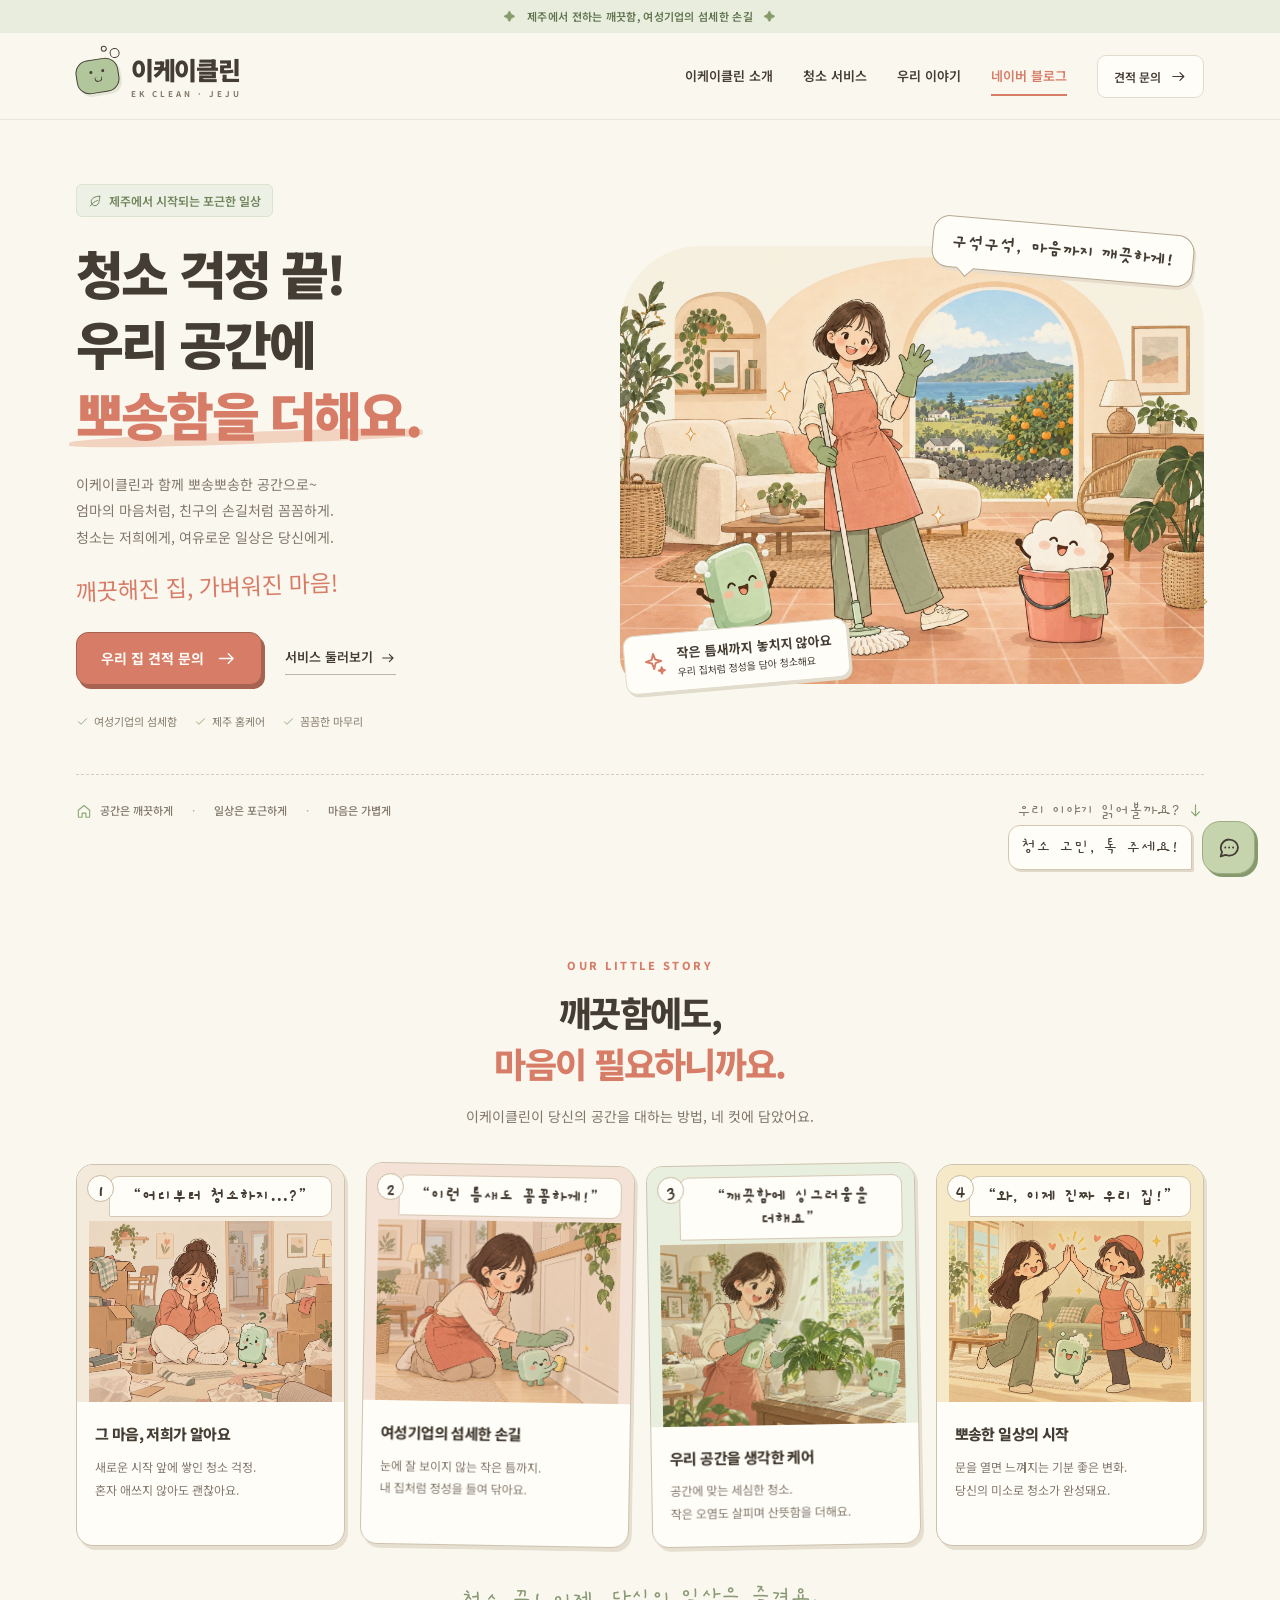
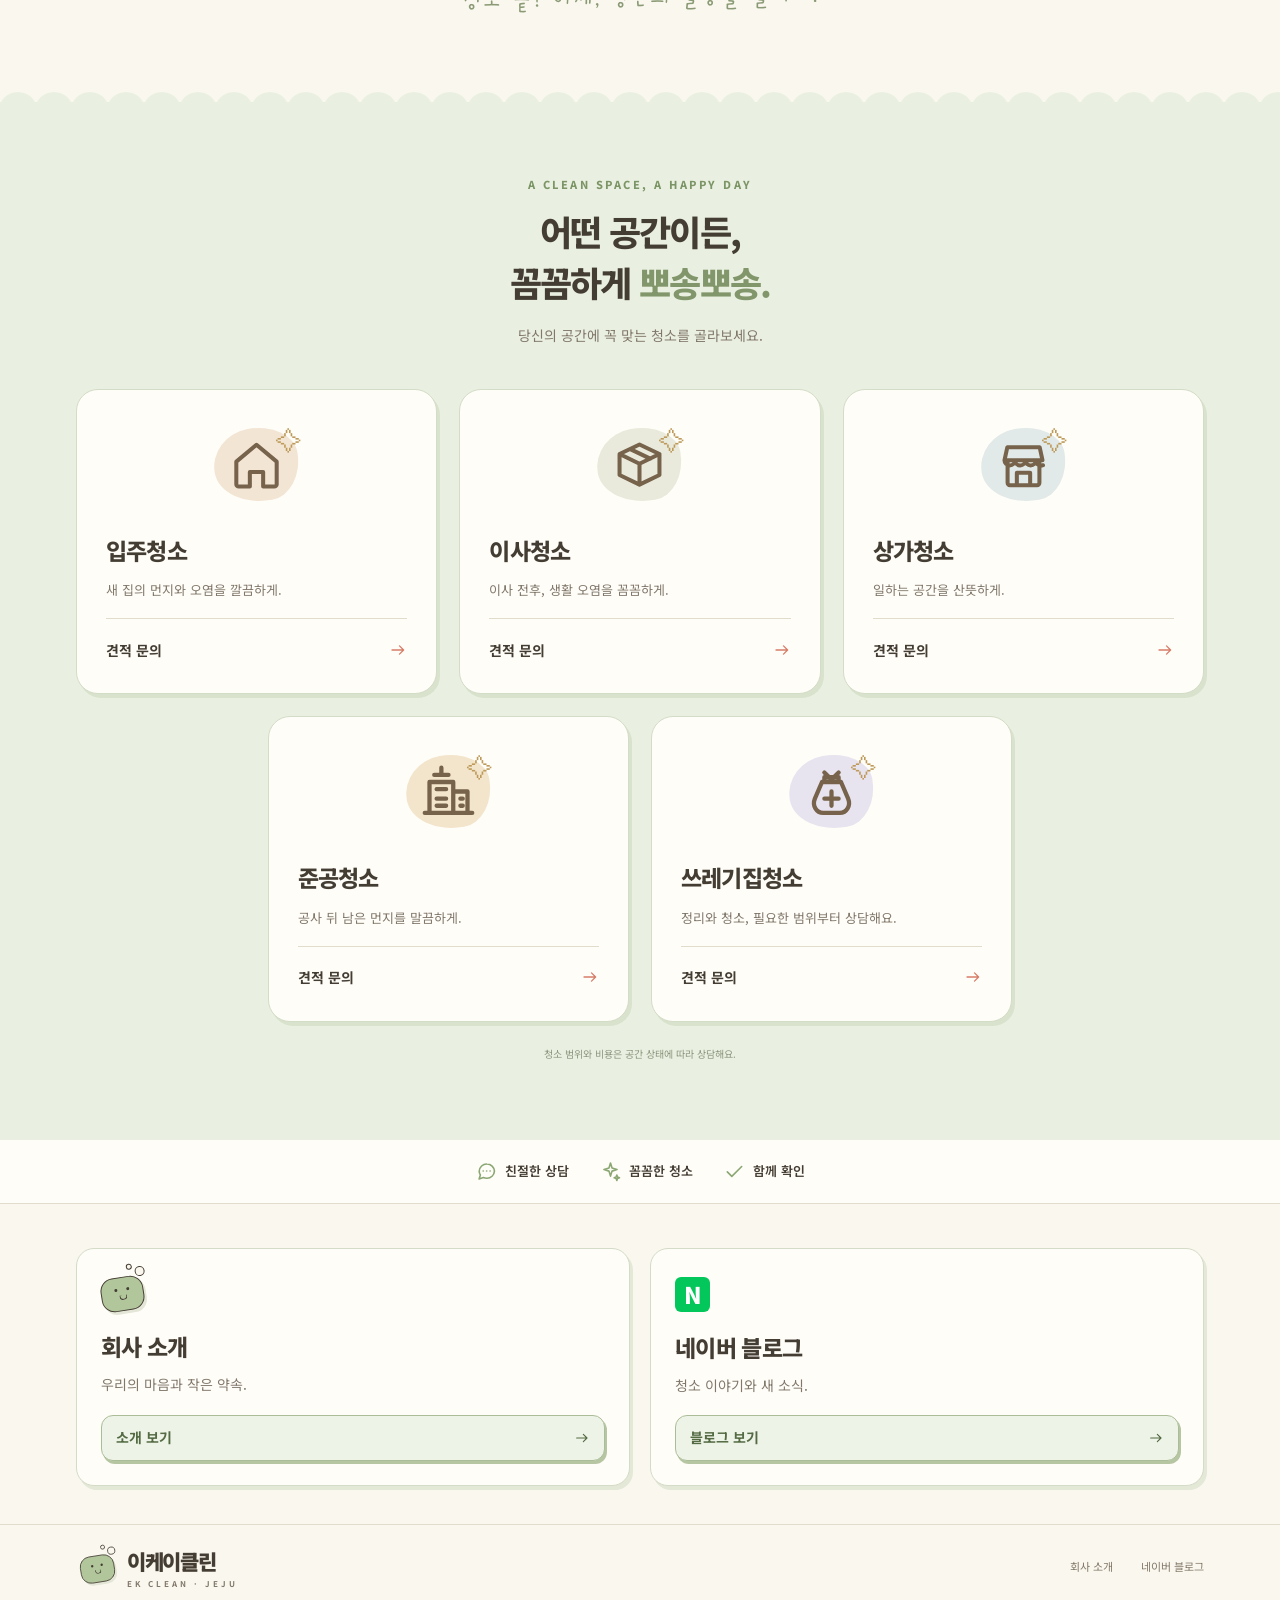
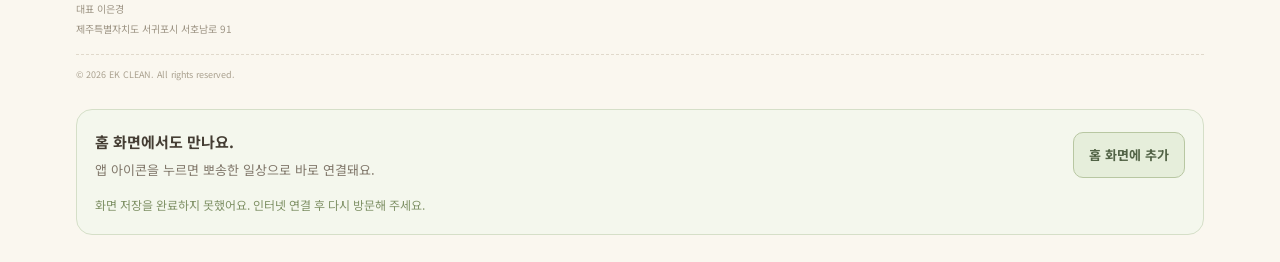
==== commit cdc1e8c7: "Update EK CLEAN mobile homepage and PWA Apply the approved shorter service descriptions, two-column " ====
--- a/index.html
+++ b/index.html
@@ -153,6 +153,7 @@
     @media(hover:hover) and (pointer:fine){.certificate-link:hover{background:#dfe9cd}.certificate-thumbnail:hover{border-color:#94ad77}}
     .company-teaser-link{margin-top:24px;min-height:48px}.about-layout{align-items:center}.about-teaser{padding:9px 0}.about-teaser .section-title{font-size:32px}.about-teaser .about-copy{max-width:420px}@media(max-width:767px){.about-teaser .section-title{font-size:28px}.about-teaser .about-copy br{display:none}.company-teaser-link{font-size:14px;min-height:48px}}
   </style>
+  <link rel="stylesheet" href="./styles/mobile-compact.css">
 </head>
 <body>
   <a href="#main" class="skip-link">본문으로 바로 가기</a>
@@ -264,169 +265,60 @@
         <div class="section-heading"><p class="eyebrow">A CLEAN SPACE, A HAPPY DAY</p><h2 id="services-title" class="section-title">어떤 공간이든,<br>꼼꼼하게 <span style="color:#82966b">뽀송뽀송.</span></h2><p class="section-copy">당신의 공간에 꼭 맞는 청소를 골라보세요.</p></div>
         <div class="service-grid">
           <article class="service-card">
-            <div class="service-top">
-              <span class="service-no">SERVICE 01</span>
-              <span class="service-tag">새 출발을 위한 준비</span>
-            </div>
-            <div class="service-icon" aria-hidden="true">
-              <svg class="icon"><use href="#i-home"></use></svg>
-              <span class="icon-spark">✧</span>
-              <span class="icon-dot"></span>
-            </div>
+            <div class="service-icon" aria-hidden="true"><svg class="icon"><use href="#i-home"></use></svg><span class="icon-spark">✧</span></div>
             <h3>입주청소</h3>
-            <p class="service-lead">새로운 공간에 가벼운 첫걸음</p>
-            <p class="service-desc">
-              새로운 생활을 시작하는 마음을 헤아려, 필요한 곳부터 차분히 살핍니다.
-              편안한 첫날을 맞이하실 수 있도록 공간을 정돈해요.
-            </p>
-            <ul class="service-list">
-              <li><svg class="icon" aria-hidden="true"><use href="#i-check"></use></svg>바닥 먼지와 생활 오염 정리</li>
-              <li><svg class="icon" aria-hidden="true"><use href="#i-check"></use></svg>주방·욕실의 기본 청소</li>
-            </ul>
-            <button class="service-button" data-consult="estimate" data-service="입주청소">
-              입주청소 문의하기
-              <svg class="icon" aria-hidden="true"><use href="#i-arrow"></use></svg>
-            </button>
-          </article>
-        
+            <p class="service-desc">새 집의 먼지와 오염을 깔끔하게.</p>
+            <button class="service-button" data-consult="estimate" data-service="입주청소" aria-label="입주청소 견적 문의">견적 문의 <svg class="icon" aria-hidden="true"><use href="#i-arrow"></use></svg></button>
+          </article>
           <article class="service-card">
-            <div class="service-top">
-              <span class="service-no">SERVICE 02</span>
-              <span class="service-tag" style="background:#edf0e4;color:#82916b">이동 전후의 정돈</span>
-            </div>
-            <div class="service-icon" aria-hidden="true">
-              <svg class="icon"><use href="#i-box"></use></svg>
-              <span class="icon-spark">✧</span>
-              <span class="icon-dot"></span>
-            </div>
+            <div class="service-icon" aria-hidden="true"><svg class="icon"><use href="#i-box"></use></svg><span class="icon-spark">✧</span></div>
             <h3>이사청소</h3>
-            <p class="service-lead">바쁜 이사 날, 청소 걱정은 덜어드려요</p>
-            <p class="service-desc">
-              이사 준비로 분주한 시간을 존중하며, 공간 상태를 함께 확인합니다.
-              다음 일상을 맞이하기 좋은 기본 청소를 정성껏 도와드려요.
-            </p>
-            <ul class="service-list">
-              <li><svg class="icon" aria-hidden="true"><use href="#i-check"></use></svg>바닥·문 주변의 생활 먼지 정리</li>
-              <li><svg class="icon" aria-hidden="true"><use href="#i-check"></use></svg>주방·욕실의 기본 청소</li>
-            </ul>
-            <button class="service-button" data-consult="estimate" data-service="이사청소">
-              이사청소 문의하기
-              <svg class="icon" aria-hidden="true"><use href="#i-arrow"></use></svg>
-            </button>
-          </article>
-        
+            <p class="service-desc">이사 전후, 생활 오염을 꼼꼼하게.</p>
+            <button class="service-button" data-consult="estimate" data-service="이사청소" aria-label="이사청소 견적 문의">견적 문의 <svg class="icon" aria-hidden="true"><use href="#i-arrow"></use></svg></button>
+          </article>
           <article class="service-card">
-            <div class="service-top">
-              <span class="service-no">SERVICE 03</span>
-              <span class="service-tag" style="background:#e8eeeb;color:#7a9690">손님 맞이의 기본</span>
-            </div>
-            <div class="service-icon" aria-hidden="true">
-              <svg class="icon"><use href="#i-shop"></use></svg>
-              <span class="icon-spark">✧</span>
-              <span class="icon-dot"></span>
-            </div>
+            <div class="service-icon" aria-hidden="true"><svg class="icon"><use href="#i-shop"></use></svg><span class="icon-spark">✧</span></div>
             <h3>상가청소</h3>
-            <p class="service-lead">일하는 공간을 편안하게 정돈해요</p>
-            <p class="service-desc">
-              운영 중인 공간의 흐름과 일정에 맞춰 필요한 청소를 함께 살핍니다.
-              방문하시는 분과 일하시는 분 모두가 편안하도록 기본을 챙겨요.
-            </p>
-            <ul class="service-list">
-              <li><svg class="icon" aria-hidden="true"><use href="#i-check"></use></svg>바닥 먼지 제거와 기본 청소</li>
-              <li><svg class="icon" aria-hidden="true"><use href="#i-check"></use></svg>화장실·탕비 공간 기본 청소</li>
-            </ul>
-            <button class="service-button" data-consult="estimate" data-service="상가청소">
-              상가청소 문의하기
-              <svg class="icon" aria-hidden="true"><use href="#i-arrow"></use></svg>
-            </button>
-          </article>
-        
+            <p class="service-desc">일하는 공간을 산뜻하게.</p>
+            <button class="service-button" data-consult="estimate" data-service="상가청소" aria-label="상가청소 견적 문의">견적 문의 <svg class="icon" aria-hidden="true"><use href="#i-arrow"></use></svg></button>
+          </article>
           <article class="service-card">
-            <div class="service-top">
-              <span class="service-no">SERVICE 04</span>
-              <span class="service-tag" style="background:#f5ead0;color:#9a8150">공사 뒤의 차분한 마무리</span>
-            </div>
-            <div class="service-icon" aria-hidden="true">
-              <svg class="icon"><use href="#i-construction"></use></svg>
-              <span class="icon-spark">✧</span>
-              <span class="icon-dot"></span>
-            </div>
+            <div class="service-icon" aria-hidden="true"><svg class="icon"><use href="#i-construction"></use></svg><span class="icon-spark">✧</span></div>
             <h3>준공청소</h3>
-            <p class="service-lead">새로 완성된 공간의 마무리 정돈</p>
-            <p class="service-desc">
-              공사가 끝난 뒤 남은 먼지와 흔적을 살피며 공간을 차분히 정리합니다.
-              다음 준비를 시작하실 수 있도록 필요한 기본 청소를 도와드려요.
-            </p>
-            <ul class="service-list">
-              <li><svg class="icon" aria-hidden="true"><use href="#i-check"></use></svg>실내 바닥·벽면의 먼지 정리</li>
-              <li><svg class="icon" aria-hidden="true"><use href="#i-check"></use></svg>주방·욕실의 기본 청소</li>
-            </ul>
-            <button class="service-button" data-consult="estimate" data-service="준공청소">
-              준공청소 문의하기
-              <svg class="icon" aria-hidden="true"><use href="#i-arrow"></use></svg>
-            </button>
-          </article>
-        
-          <article class="service-card">
-            <div class="service-top">
-              <span class="service-no">SERVICE 05</span>
-              <span class="service-tag" style="background:#f2e5ed;color:#9a7187">일상 회복을 위한 정리</span>
-            </div>
-            <div class="service-icon" aria-hidden="true">
-              <svg class="icon"><use href="#i-cleanup"></use></svg>
-              <span class="icon-spark">✧</span>
-              <span class="icon-dot"></span>
-            </div>
+            <p class="service-desc">공사 뒤 남은 먼지를 말끔하게.</p>
+            <button class="service-button" data-consult="estimate" data-service="준공청소" aria-label="준공청소 견적 문의">견적 문의 <svg class="icon" aria-hidden="true"><use href="#i-arrow"></use></svg></button>
+          </article>
+          <article class="service-card service-card-wide">
+            <div class="service-icon" aria-hidden="true"><svg class="icon"><use href="#i-cleanup"></use></svg><span class="icon-spark">✧</span></div>
             <h3>쓰레기집청소</h3>
-            <p class="service-lead">다시 편안한 일상으로 돌아갈 수 있도록</p>
-            <p class="service-desc">
-              누구에게나 필요한 정리의 시간을 존중하며, 공간 회복을 함께 준비합니다.
-              현재 상태와 필요한 도움을 나눈 뒤 작업 범위를 상담으로 정해요.
-            </p>
-            <ul class="service-list">
-              <li><svg class="icon" aria-hidden="true"><use href="#i-check"></use></svg>생활 공간 분류·정리 범위 상담</li>
-              <li><svg class="icon" aria-hidden="true"><use href="#i-check"></use></svg>바닥·주방·욕실 기본 청소 범위 상담</li>
-            </ul>
-            <button class="service-button" data-consult="estimate" data-service="쓰레기집청소">
-              쓰레기집청소 문의하기
-              <svg class="icon" aria-hidden="true"><use href="#i-arrow"></use></svg>
-            </button>
+            <p class="service-desc">정리와 청소, 필요한 범위부터 상담해요.</p>
+            <button class="service-button" data-consult="estimate" data-service="쓰레기집청소" aria-label="쓰레기집청소 견적 문의">견적 문의 <svg class="icon" aria-hidden="true"><use href="#i-arrow"></use></svg></button>
           </article>
         </div>
-        <p class="services-note">청소 범위와 비용은 공간의 크기, 오염도, 작업 환경에 따라 상담 후 안내해 드려요.</p>
+        <p class="services-note">청소 범위와 비용은 공간 상태에 따라 상담해요.</p>
       </div>
     </section>
-    <aside class="promise" aria-label="이케이클린의 세 가지 약속"><div class="container promise-inner"><p class="promise-title">작은 약속도,<br>소중하게 지킬게요.</p><div class="promise-items"><div class="promise-item"><svg class="icon" aria-hidden="true"><use href="#i-chat"></use></svg><span>친절하게 듣고<small>공간의 이야기를 먼저 들어요</small></span></div><div class="promise-item"><svg class="icon" aria-hidden="true"><use href="#i-sparkle"></use></svg><span>꼼꼼하게 살피고<small>놓치기 쉬운 곳까지 살펴요</small></span></div><div class="promise-item"><svg class="icon" aria-hidden="true"><use href="#i-check"></use></svg><span>함께 확인해요<small>마지막까지 마음을 담아요</small></span></div></div></div></aside>
-    <section class="about" id="brand-story" aria-labelledby="brand-story-title"><div class="container about-layout">
-      <div class="about-teaser"><p class="eyebrow">A LITTLE MORE ABOUT US</p><h2 id="brand-story-title" class="section-title">작은 공간에 담은 큰 정성.<br>제주의 청소 친구, 이케이클린.</h2><p class="about-quote">“깨끗함을 넘어, 포근한 일상으로.”</p><p class="about-copy">우리가 당신의 공간을 돌보는 마음과<br>이케이클린의 이야기를 회사 소개에서 만나보세요.</p><a class="btn blog-link company-teaser-link" href="./about.html" data-company-link target="_blank" rel="noopener noreferrer" aria-label="이케이클린 소개 (새 창)">이케이클린 소개 <svg class="icon" aria-hidden="true"><use href="#i-arrow"></use></svg></a></div>
-      <article id="blog" class="journal-card" aria-labelledby="blog-title">
-        <div class="journal-cover">
-          <div class="journal-cover-top"><span class="journal-platform"><span class="naver-mark" aria-hidden="true">N</span> NAVER BLOG</span><span class="hand">블로그에서 만나요!</span></div>
-          <div class="journal-notebook" aria-hidden="true">
-            <span class="notebook-label">EK CLEAN · JEJU</span>
-            <p class="notebook-title hand">뽀송한 일상,<br>한 페이지씩.</p>
-            <span class="notebook-note hand">작은 공간에 담은 큰 정성</span>
-            <span class="soap-mark notebook-soap"><span class="soap-bubble"></span></span>
-            <svg class="icon notebook-leaf"><use href="#i-leaf"></use></svg>
+    <aside class="promise promise--compact" aria-label="이케이클린의 세 가지 약속"><div class="container"><div class="promise-items"><span class="promise-item"><svg class="icon" aria-hidden="true"><use href="#i-chat"></use></svg>친절한 상담</span><span class="promise-item"><svg class="icon" aria-hidden="true"><use href="#i-sparkle"></use></svg>꼼꼼한 청소</span><span class="promise-item"><svg class="icon" aria-hidden="true"><use href="#i-check"></use></svg>함께 확인</span></div></div></aside>
+    <section class="about compact-links" id="brand-story" aria-labelledby="brand-story-title">
+      <div class="container"><h2 id="brand-story-title" class="sr-only">이케이클린 더 알아보기</h2>
+        <div class="about-layout">
+          <div class="about-teaser">
+            <span class="soap-mark compact-link-icon" aria-hidden="true"><span class="soap-bubble"></span></span>
+            <h3>회사 소개</h3>
+            <p class="about-copy">우리의 마음과 작은 약속.</p>
+            <a class="btn blog-link company-teaser-link" href="./about.html" data-company-link target="_blank" rel="noopener noreferrer" aria-label="이케이클린 소개 (새 창)">소개 보기 <svg class="icon" aria-hidden="true"><use href="#i-arrow"></use></svg></a>
           </div>
-          <span class="journal-spark journal-spark-one" aria-hidden="true">✧</span>
-          <span class="journal-spark journal-spark-two" aria-hidden="true">✦</span>
+          <article id="blog" class="journal-card" aria-labelledby="blog-title">
+            <span class="naver-mark compact-link-icon" aria-hidden="true">N</span>
+            <h3 id="blog-title">네이버 블로그</h3>
+            <p class="journal-description">청소 이야기와 새 소식.</p>
+            <a id="naverBlogLink" class="btn blog-link journal-cta" href="https://blog.naver.com/ekclean" target="_blank" rel="noopener noreferrer" aria-label="이케이클린 네이버 블로그 보러 가기 (새 탭)">블로그 보기 <svg class="icon" aria-hidden="true"><use href="#i-arrow"></use></svg></a>
+          </article>
         </div>
-        <div class="journal-body">
-          <p class="journal-eyebrow">이케이클린의 블로그</p>
-          <h3 id="blog-title">청소 이야기부터,<br>포근한 일상까지.</h3>
-          <p class="journal-description">공간을 돌보는 마음과 이케이클린의 이야기를<br> 네이버 블로그에서도 만나보세요.</p>
-          <div class="journal-tags" aria-label="블로그 소개 키워드"><span>청소 이야기</span><span>제주 홈케어</span><span>이케이클린</span></div>
-          <a id="naverBlogLink" class="btn blog-link journal-cta" href="https://blog.naver.com/ekclean" target="_blank" rel="noopener noreferrer" aria-label="이케이클린 네이버 블로그 보러 가기 (새 탭)">
-            <span class="naver-mark" aria-hidden="true">N</span><span>네이버 블로그 보러 가기</span><svg class="icon" aria-hidden="true"><use href="#i-arrow"></use></svg>
-          </a>
-          <p class="journal-url">blog.naver.com/ekclean</p>
-        </div>
-      </article>
-    </div></section>
-    <section class="closing" aria-labelledby="closing-title"><div class="container"><div class="closing-panel"><div><h2 id="closing-title" class="section-title">청소는 맡기고,<br>좋아하는 일상을 누려요.</h2><p class="closing-copy">어떤 청소가 필요한지 편하게 이야기해 주세요.</p></div><span class="soap-mark closing-soap" aria-hidden="true"><span class="soap-bubble"></span></span><span class="closing-smallstar" aria-hidden="true">✧</span><div class="closing-right"><span class="closing-hand">청소 고민, 같이 나눠요!</span><button class="btn btn-dark" data-consult="estimate">나에게 맞는 청소 상담 <svg class="icon" aria-hidden="true"><use href="#i-arrow"></use></svg></button><span class="closing-note">공간에 꼭 맞는 견적을 상담해 드려요.</span></div></div></div></section>
+      </div>
+    </section>
   </main>
-  <footer class="site-footer"><div class="container"><div class="footer-top"><div class="footer-brand"><a class="brand" href="#home" aria-label="이케이클린 홈으로"><span class="soap-mark" aria-hidden="true"><span class="soap-bubble"></span></span><span class="brand-name">이케이클린<span class="brand-en">EK CLEAN · JEJU</span></span></a><p class="footer-info">이케이클린 (EK CLEAN) <span style="padding:0 5px">|</span> 대표 이은경<br>제주특별자치도 서귀포시 서호남로 91<br>입주청소 · 이사청소 · 상가청소 · 준공청소 · 쓰레기집청소</p></div><nav class="footer-links" aria-label="하단 메뉴"><a href="./about.html" data-company-link target="_blank" rel="noopener noreferrer" aria-label="이케이클린 소개 (새 창)">이케이클린 소개</a><a href="#services">청소 서비스</a><a href="#story">우리 이야기</a><a href="#blog">네이버 블로그</a></nav></div><div class="footer-bottom"><span>© <span id="copyrightYear">2026</span> EK CLEAN. All rights reserved.</span><span class="hand">깨끗함을 넘어, 포근한 일상으로.</span></div></div></footer>
+  <footer class="site-footer compact-footer"><div class="container"><div class="footer-top"><div class="footer-brand"><a class="brand" href="#home" aria-label="이케이클린 홈으로"><span class="soap-mark" aria-hidden="true"><span class="soap-bubble"></span></span><span class="brand-name">이케이클린<span class="brand-en">EK CLEAN · JEJU</span></span></a><p class="footer-info">대표 이은경<br>제주특별자치도 서귀포시 서호남로 91</p></div><nav class="footer-links" aria-label="하단 메뉴"><a href="./about.html" data-company-link target="_blank" rel="noopener noreferrer" aria-label="이케이클린 소개 (새 창)">회사 소개</a><a href="#blog">네이버 블로그</a></nav></div><div class="footer-bottom"><span>© <span id="copyrightYear">2026</span> EK CLEAN. All rights reserved.</span></div></div></footer>
   <div class="desktop-consult"><span class="floating-note">청소 고민, 톡 주세요!</span><button class="floating-btn" data-consult="kakao" aria-label="카카오톡 1:1 상담"><svg class="icon" aria-hidden="true"><use href="#i-chat"></use></svg></button></div>
   <div class="mobile-cta" aria-label="빠른 상담"><span class="mobile-bubble">무엇이든 편하게 물어보세요!</span><button data-consult="kakao"><svg class="icon" aria-hidden="true"><use href="#i-chat"></use></svg> 카카오톡 1:1 상담</button><button data-consult="phone"><svg class="icon" aria-hidden="true"><use href="#i-phone"></use></svg> 전화 문의</button></div>
   <a href="#home" class="back-top" id="backTop" aria-label="맨 위로 이동"><svg class="icon" aria-hidden="true"><use href="#i-arrow"></use></svg></a>
--- a/styles/fonts.css
+++ b/styles/fonts.css
@@ -4,22 +4,22 @@
   font-style: normal;
   font-weight: 400;
   font-display: swap;
-  src: url(../assets/fonts/font-3b68d4aea7670122.woff2) format('woff2');
-  unicode-range: U+20-7e, U+a9, U+b7, U+201c-201d, U+2026, U+2192, U+2726-2727, U+33a1, U+ac00-ac01, U+ac04, U+ac08, U+ac10, U+ac12, U+ac19, U+ac1c-ac1d, U+ac70-ac71, U+ac74, U+ac78, U+ac8c, U+aca0, U+aca8, U+acac, U+acb0, U+acbd, U+acc4, U+ace0, U+ace8, U+acf3, U+acf5, U+acfc, U+ad11, U+ad1c, U+ad6c, U+ad81, U+adc0, U+adf8, U+adfc, U+ae00, U+ae08-ae09, U+ae30, U+ae38, U+ae41, U+ae4c, U+ae50, U+ae68, U+aecf, U+aed8, U+aef4, U+af2d, U+af34, U+af3c, U+b057, U+b05d, U+b098, U+b09c, U+b0a0, U+b0a8-b0a9, U+b0b4, U+b108, U+b110, U+b118, U+b123-b124, U+b137, U+b155, U+b193, U+b204, U+b208, U+b220, U+b274, U+b290, U+b294, U+b2c8, U+b2d8, U+b2e4-b2e6, U+b2e8, U+b2eb, U+b2f4, U+b2f9, U+b2ff-b300, U+b354, U+b35c, U+b370, U+b3c4, U+b3c8, U+b3cc, U+b3d9, U+b3fc, U+b410, U+b418, U+b41c, U+b429, U+b450, U+b458, U+b4a4, U+b4dc-b4dd, U+b4e0, U+b4e3-b4e4, U+b514, U+b530, U+b54c, U+b5a4, U+b610, U+b6f0, U+b73b, U+b77c-b77d, U+b78d, U+b798, U+b79c, U+b7ec, U+b7f0, U+b7fc, U+b807-b808, U+b824-b825, U+b85c-b85d, U+b86d, U+b8cc, U+b8e8, U+b958, U+b974, U+b978, U+b97c, U+b984, U+b9ac-b9ad, U+b9b0, U+b9c1, U+b9c8-b9c9, U+b9cc, U+b9d0, U+b9dd-b9de, U+b9e1, U+b9e8, U+ba38, U+ba3c, U+ba54, U+ba70, U+ba74, U+ba85, U+baa8, U+babb, U+bb34, U+bb38, U+bb3c, U+bbf8, U+bbfc, U+bbff, U+bc14, U+bc1c, U+bc29, U+bc30, U+bc84, U+bc88, U+bc94-bc95, U+bca4, U+bcbc-bcbd, U+bcc0, U+bcc4, U+bccd, U+bcf4-bcf5, U+bcf8, U+bcfc, U+bd05, U+bd80, U+bd84, U+bd99, U+be0c, U+be14, U+be44, U+be48, U+be60, U+bf40, U+c058, U+c05c, U+c0ac, U+c0b0, U+c0b4, U+c0c1, U+c0c8, U+c0dd, U+c11c-c11d, U+c120, U+c124, U+c12c, U+c131, U+c138, U+c18c-c18d, U+c190, U+c1a1, U+c218, U+c21c, U+c26c, U+c2a4, U+c2b5, U+c2dc-c2dd, U+c2e0, U+c2e4, U+c2ec, U+c2f1, U+c313, U+c4f0, U+c529, U+c544, U+c548, U+c54a, U+c54c, U+c558, U+c55e, U+c560, U+c571, U+c57c-c57d, U+c5b4-c5b5, U+c5c4-c5c5, U+c5c7, U+c5d0, U+c5ec-c5ed, U+c5f0, U+c5f4, U+c5fc, U+c601, U+c608, U+c624, U+c640, U+c644, U+c678, U+c694-c695, U+c6a9, U+c6b0, U+c6b4, U+c6c0, U+c6cc, U+c6d0, U+c704, U+c720, U+c73c, U+c740, U+c744, U+c74c, U+c758, U+c774, U+c778, U+c77c-c77d, U+c785, U+c788, U+c790-c791, U+c798, U+c7a0, U+c7a5, U+c7ac, U+c800-c801, U+c804, U+c808, U+c810-c811, U+c815, U+c81c, U+c870, U+c874, U+c88b, U+c8fc, U+c900, U+c911, U+c990, U+c9c0-c9c1, U+c9c4, U+c9d1, U+c9dc, U+cc28, U+cc2e, U+cc3d, U+cc44, U+cc59, U+cc98, U+ccab, U+ccad, U+ccb4, U+cd08, U+cd94, U+cd9c, U+cdb0, U+ce58, U+ce5c, U+ce74, U+ce90, U+cef7, U+cf00, U+cf58, U+d06c, U+d070, U+d074, U+d0a4, U+d0ac, U+d0d5, U+d0dc-d0dd, U+d0ed, U+d130, U+d1a1, U+d2b8-d2b9, U+d2c8, U+d30c, U+d398, U+d3b4, U+d3b8, U+d3c9, U+d3ec, U+d3f0, U+d3f4, U+d45c, U+d478, U+d504, U+d53c, U+d544, U+d54d, U+d558, U+d55c, U+d560, U+d568-d569, U+d574, U+d587-d589, U+d5e4, U+d604, U+d638, U+d63c, U+d648, U+d654-d655, U+d658, U+d65c, U+d68c, U+d6a8, U+d6c4, U+d750, U+d754, U+d76c, U+d788, U+1f9fc;
+  src: url(../assets/fonts/font-eb97f61a404b97d5.woff2) format('woff2');
+  unicode-range: U+20-7e, U+a9, U+b7, U+201c-201d, U+2026, U+2192, U+2726-2727, U+33a1, U+ac00-ac01, U+ac04, U+ac10, U+ac12, U+ac1c-ac1d, U+ac70-ac71, U+ac74, U+ac8c, U+aca0, U+aca8, U+acac, U+acb0, U+acbd, U+acc4, U+ace0, U+ace8, U+acf3, U+acf5, U+acfc, U+ad11, U+ad1c, U+ad6c, U+ad81, U+adc0, U+adf8, U+adfc, U+ae00, U+ae08-ae09, U+ae30, U+ae38, U+ae41, U+ae4c, U+ae50, U+ae54, U+ae68, U+aecf, U+aed8, U+aef4, U+af2d, U+af34, U+af3c, U+b054, U+b057, U+b05d, U+b098, U+b0a0, U+b0a8-b0a9, U+b0b4, U+b108, U+b110, U+b123-b124, U+b137, U+b155, U+b193, U+b204, U+b208, U+b274, U+b290, U+b294, U+b2c8, U+b2e4, U+b2e6, U+b2e8, U+b2eb, U+b2f4, U+b2f9, U+b2ff-b300, U+b354, U+b370, U+b3c4, U+b3cc, U+b3d9, U+b3fc, U+b410, U+b418, U+b41c, U+b429, U+b450, U+b458, U+b4a4, U+b4dc-b4dd, U+b4e0, U+b4e4, U+b514, U+b530, U+b54c, U+b5a4, U+b610, U+b6f0, U+b73b, U+b77c-b77d, U+b78d, U+b798, U+b79c, U+b7ec, U+b7f0, U+b7fc, U+b807-b808, U+b824-b825, U+b85c-b85d, U+b86d, U+b8cc, U+b8e8, U+b974, U+b978, U+b97c, U+b984, U+b9ac-b9ad, U+b9b0, U+b9c1, U+b9c8, U+b9cc, U+b9d0, U+b9dd-b9de, U+b9e8, U+ba38, U+ba3c, U+ba54, U+ba70, U+ba74, U+ba85, U+baa8, U+babb, U+bb34, U+bb38, U+bb3c, U+bbf8, U+bbfc, U+bbff, U+bc14, U+bc1c, U+bc29, U+bc30, U+bc84, U+bc88, U+bc94-bc95, U+bca4, U+bcbc, U+bcc0, U+bcc4, U+bccd, U+bcf4-bcf5, U+bcf8, U+bcfc, U+bd05, U+bd80, U+bd84, U+bd99, U+be0c, U+be14, U+be44, U+be48, U+be60, U+bf40, U+c058, U+c05c, U+c0ac, U+c0b0, U+c0b4, U+c0c1, U+c0c8, U+c0dd, U+c11c-c11d, U+c120, U+c124, U+c12c, U+c131, U+c138, U+c18c-c18d, U+c190, U+c1a1, U+c218, U+c21c, U+c26c, U+c2a4, U+c2b5, U+c2dc-c2dd, U+c2e0, U+c2e4, U+c2ec, U+c2f1, U+c313, U+c4f0, U+c544, U+c548, U+c54a, U+c54c, U+c558, U+c55e, U+c560, U+c571, U+c57c-c57d, U+c5b4-c5b5, U+c5c4-c5c5, U+c5c7, U+c5d0, U+c5ec-c5ed, U+c5f0, U+c5f4, U+c5fc, U+c608, U+c624, U+c640, U+c644, U+c678, U+c694, U+c6a9, U+c6b0, U+c6b4, U+c6c0, U+c6cc, U+c6d0, U+c704, U+c720, U+c73c, U+c740, U+c744, U+c74c, U+c758, U+c774, U+c778, U+c77c-c77d, U+c785, U+c788, U+c790-c791, U+c798, U+c7a0, U+c7a5, U+c800-c801, U+c804, U+c808, U+c810-c811, U+c815, U+c81c, U+c870, U+c88b, U+c8fc, U+c900, U+c911, U+c990, U+c9c0-c9c1, U+c9c4, U+c9d1, U+c9dc, U+cc2e, U+cc3d, U+cc44, U+cc98, U+ccab, U+ccad, U+ccb4, U+cd08, U+cd94, U+ce58, U+ce5c, U+ce74, U+ce90, U+cef7, U+cf00, U+cf58, U+d06c, U+d074, U+d0dc-d0dd, U+d0ed, U+d130, U+d1a1, U+d2b8-d2b9, U+d2c8, U+d30c, U+d398, U+d3b8, U+d3c9, U+d3ec, U+d3f0, U+d3f4, U+d45c, U+d478, U+d504, U+d53c, U+d544, U+d558, U+d55c, U+d560, U+d568-d569, U+d574, U+d587-d589, U+d638, U+d63c, U+d648, U+d654-d655, U+d65c, U+d68c, U+d6a8, U+d6c4, U+d76c, U+d788, U+1f9fc;
 }
 @font-face {
   font-family: 'Gaegu';
   font-style: normal;
   font-weight: 700;
   font-display: swap;
-  src: url(../assets/fonts/font-fb5f1b3f4dab137c.woff2) format('woff2');
-  unicode-range: U+20-7e, U+a9, U+b7, U+201c-201d, U+2026, U+2192, U+2726-2727, U+33a1, U+ac00-ac01, U+ac04, U+ac08, U+ac10, U+ac12, U+ac19, U+ac1c-ac1d, U+ac70-ac71, U+ac74, U+ac78, U+ac8c, U+aca0, U+aca8, U+acac, U+acb0, U+acbd, U+acc4, U+ace0, U+ace8, U+acf3, U+acf5, U+acfc, U+ad11, U+ad1c, U+ad6c, U+ad81, U+adc0, U+adf8, U+adfc, U+ae00, U+ae08-ae09, U+ae30, U+ae38, U+ae41, U+ae4c, U+ae50, U+ae68, U+aecf, U+aed8, U+aef4, U+af2d, U+af34, U+af3c, U+b057, U+b05d, U+b098, U+b09c, U+b0a0, U+b0a8-b0a9, U+b0b4, U+b108, U+b110, U+b118, U+b123-b124, U+b137, U+b155, U+b193, U+b204, U+b208, U+b220, U+b274, U+b290, U+b294, U+b2c8, U+b2d8, U+b2e4-b2e6, U+b2e8, U+b2eb, U+b2f4, U+b2f9, U+b2ff-b300, U+b354, U+b35c, U+b370, U+b3c4, U+b3c8, U+b3cc, U+b3d9, U+b3fc, U+b410, U+b418, U+b41c, U+b429, U+b450, U+b458, U+b4a4, U+b4dc-b4dd, U+b4e0, U+b4e3-b4e4, U+b514, U+b530, U+b54c, U+b5a4, U+b610, U+b6f0, U+b73b, U+b77c-b77d, U+b78d, U+b798, U+b79c, U+b7ec, U+b7f0, U+b7fc, U+b807-b808, U+b824-b825, U+b85c-b85d, U+b86d, U+b8cc, U+b8e8, U+b958, U+b974, U+b978, U+b97c, U+b984, U+b9ac-b9ad, U+b9b0, U+b9c1, U+b9c8-b9c9, U+b9cc, U+b9d0, U+b9dd-b9de, U+b9e1, U+b9e8, U+ba38, U+ba3c, U+ba54, U+ba70, U+ba74, U+ba85, U+baa8, U+babb, U+bb34, U+bb38, U+bb3c, U+bbf8, U+bbfc, U+bbff, U+bc14, U+bc1c, U+bc29, U+bc30, U+bc84, U+bc88, U+bc94-bc95, U+bca4, U+bcbc-bcbd, U+bcc0, U+bcc4, U+bccd, U+bcf4-bcf5, U+bcf8, U+bcfc, U+bd05, U+bd80, U+bd84, U+bd99, U+be0c, U+be14, U+be44, U+be48, U+be60, U+bf40, U+c058, U+c05c, U+c0ac, U+c0b0, U+c0b4, U+c0c1, U+c0c8, U+c0dd, U+c11c-c11d, U+c120, U+c124, U+c12c, U+c131, U+c138, U+c18c-c18d, U+c190, U+c1a1, U+c218, U+c21c, U+c26c, U+c2a4, U+c2b5, U+c2dc-c2dd, U+c2e0, U+c2e4, U+c2ec, U+c2f1, U+c313, U+c4f0, U+c529, U+c544, U+c548, U+c54a, U+c54c, U+c558, U+c55e, U+c560, U+c571, U+c57c-c57d, U+c5b4-c5b5, U+c5c4-c5c5, U+c5c7, U+c5d0, U+c5ec-c5ed, U+c5f0, U+c5f4, U+c5fc, U+c601, U+c608, U+c624, U+c640, U+c644, U+c678, U+c694-c695, U+c6a9, U+c6b0, U+c6b4, U+c6c0, U+c6cc, U+c6d0, U+c704, U+c720, U+c73c, U+c740, U+c744, U+c74c, U+c758, U+c774, U+c778, U+c77c-c77d, U+c785, U+c788, U+c790-c791, U+c798, U+c7a0, U+c7a5, U+c7ac, U+c800-c801, U+c804, U+c808, U+c810-c811, U+c815, U+c81c, U+c870, U+c874, U+c88b, U+c8fc, U+c900, U+c911, U+c990, U+c9c0-c9c1, U+c9c4, U+c9d1, U+c9dc, U+cc28, U+cc2e, U+cc3d, U+cc44, U+cc59, U+cc98, U+ccab, U+ccad, U+ccb4, U+cd08, U+cd94, U+cd9c, U+cdb0, U+ce58, U+ce5c, U+ce74, U+ce90, U+cef7, U+cf00, U+cf58, U+d06c, U+d070, U+d074, U+d0a4, U+d0ac, U+d0d5, U+d0dc-d0dd, U+d0ed, U+d130, U+d1a1, U+d2b8-d2b9, U+d2c8, U+d30c, U+d398, U+d3b4, U+d3b8, U+d3c9, U+d3ec, U+d3f0, U+d3f4, U+d45c, U+d478, U+d504, U+d53c, U+d544, U+d54d, U+d558, U+d55c, U+d560, U+d568-d569, U+d574, U+d587-d589, U+d5e4, U+d604, U+d638, U+d63c, U+d648, U+d654-d655, U+d658, U+d65c, U+d68c, U+d6a8, U+d6c4, U+d750, U+d754, U+d76c, U+d788, U+1f9fc;
+  src: url(../assets/fonts/font-d859571147368d97.woff2) format('woff2');
+  unicode-range: U+20-7e, U+a9, U+b7, U+201c-201d, U+2026, U+2192, U+2726-2727, U+33a1, U+ac00-ac01, U+ac04, U+ac10, U+ac12, U+ac1c-ac1d, U+ac70-ac71, U+ac74, U+ac8c, U+aca0, U+aca8, U+acac, U+acb0, U+acbd, U+acc4, U+ace0, U+ace8, U+acf3, U+acf5, U+acfc, U+ad11, U+ad1c, U+ad6c, U+ad81, U+adc0, U+adf8, U+adfc, U+ae00, U+ae08-ae09, U+ae30, U+ae38, U+ae41, U+ae4c, U+ae50, U+ae54, U+ae68, U+aecf, U+aed8, U+aef4, U+af2d, U+af34, U+af3c, U+b054, U+b057, U+b05d, U+b098, U+b0a0, U+b0a8-b0a9, U+b0b4, U+b108, U+b110, U+b123-b124, U+b137, U+b155, U+b193, U+b204, U+b208, U+b274, U+b290, U+b294, U+b2c8, U+b2e4, U+b2e6, U+b2e8, U+b2eb, U+b2f4, U+b2f9, U+b2ff-b300, U+b354, U+b370, U+b3c4, U+b3cc, U+b3d9, U+b3fc, U+b410, U+b418, U+b41c, U+b429, U+b450, U+b458, U+b4a4, U+b4dc-b4dd, U+b4e0, U+b4e4, U+b514, U+b530, U+b54c, U+b5a4, U+b610, U+b6f0, U+b73b, U+b77c-b77d, U+b78d, U+b798, U+b79c, U+b7ec, U+b7f0, U+b7fc, U+b807-b808, U+b824-b825, U+b85c-b85d, U+b86d, U+b8cc, U+b8e8, U+b974, U+b978, U+b97c, U+b984, U+b9ac-b9ad, U+b9b0, U+b9c1, U+b9c8, U+b9cc, U+b9d0, U+b9dd-b9de, U+b9e8, U+ba38, U+ba3c, U+ba54, U+ba70, U+ba74, U+ba85, U+baa8, U+babb, U+bb34, U+bb38, U+bb3c, U+bbf8, U+bbfc, U+bbff, U+bc14, U+bc1c, U+bc29, U+bc30, U+bc84, U+bc88, U+bc94-bc95, U+bca4, U+bcbc, U+bcc0, U+bcc4, U+bccd, U+bcf4-bcf5, U+bcf8, U+bcfc, U+bd05, U+bd80, U+bd84, U+bd99, U+be0c, U+be14, U+be44, U+be48, U+be60, U+bf40, U+c058, U+c05c, U+c0ac, U+c0b0, U+c0b4, U+c0c1, U+c0c8, U+c0dd, U+c11c-c11d, U+c120, U+c124, U+c12c, U+c131, U+c138, U+c18c-c18d, U+c190, U+c1a1, U+c218, U+c21c, U+c26c, U+c2a4, U+c2b5, U+c2dc-c2dd, U+c2e0, U+c2e4, U+c2ec, U+c2f1, U+c313, U+c4f0, U+c544, U+c548, U+c54a, U+c54c, U+c558, U+c55e, U+c560, U+c571, U+c57c-c57d, U+c5b4-c5b5, U+c5c4-c5c5, U+c5c7, U+c5d0, U+c5ec-c5ed, U+c5f0, U+c5f4, U+c5fc, U+c608, U+c624, U+c640, U+c644, U+c678, U+c694, U+c6a9, U+c6b0, U+c6b4, U+c6c0, U+c6cc, U+c6d0, U+c704, U+c720, U+c73c, U+c740, U+c744, U+c74c, U+c758, U+c774, U+c778, U+c77c-c77d, U+c785, U+c788, U+c790-c791, U+c798, U+c7a0, U+c7a5, U+c800-c801, U+c804, U+c808, U+c810-c811, U+c815, U+c81c, U+c870, U+c88b, U+c8fc, U+c900, U+c911, U+c990, U+c9c0-c9c1, U+c9c4, U+c9d1, U+c9dc, U+cc2e, U+cc3d, U+cc44, U+cc98, U+ccab, U+ccad, U+ccb4, U+cd08, U+cd94, U+ce58, U+ce5c, U+ce74, U+ce90, U+cef7, U+cf00, U+cf58, U+d06c, U+d074, U+d0dc-d0dd, U+d0ed, U+d130, U+d1a1, U+d2b8-d2b9, U+d2c8, U+d30c, U+d398, U+d3b8, U+d3c9, U+d3ec, U+d3f0, U+d3f4, U+d45c, U+d478, U+d504, U+d53c, U+d544, U+d558, U+d55c, U+d560, U+d568-d569, U+d574, U+d587-d589, U+d638, U+d63c, U+d648, U+d654-d655, U+d65c, U+d68c, U+d6a8, U+d6c4, U+d76c, U+d788, U+1f9fc;
 }
 @font-face {
   font-family: 'Noto Sans KR';
   font-style: normal;
   font-weight: 400 900;
   font-display: swap;
-  src: url(../assets/fonts/font-2683926040a4df64.woff2) format('woff2');
-  unicode-range: U+20-7e, U+a9, U+b7, U+201c-201d, U+2026, U+2192, U+2726-2727, U+33a1, U+ac00-ac01, U+ac04, U+ac08, U+ac10, U+ac12, U+ac19, U+ac1c-ac1d, U+ac70-ac71, U+ac74, U+ac78, U+ac8c, U+aca0, U+aca8, U+acac, U+acb0, U+acbd, U+acc4, U+ace0, U+ace8, U+acf3, U+acf5, U+acfc, U+ad11, U+ad1c, U+ad6c, U+ad81, U+adc0, U+adf8, U+adfc, U+ae00, U+ae08-ae09, U+ae30, U+ae38, U+ae41, U+ae4c, U+ae50, U+ae68, U+aecf, U+aed8, U+aef4, U+af2d, U+af34, U+af3c, U+b057, U+b05d, U+b098, U+b09c, U+b0a0, U+b0a8-b0a9, U+b0b4, U+b108, U+b110, U+b118, U+b123-b124, U+b137, U+b155, U+b193, U+b204, U+b208, U+b220, U+b274, U+b290, U+b294, U+b2c8, U+b2d8, U+b2e4-b2e6, U+b2e8, U+b2eb, U+b2f4, U+b2f9, U+b2ff-b300, U+b354, U+b35c, U+b370, U+b3c4, U+b3c8, U+b3cc, U+b3d9, U+b3fc, U+b410, U+b418, U+b41c, U+b429, U+b450, U+b458, U+b4a4, U+b4dc-b4dd, U+b4e0, U+b4e3-b4e4, U+b514, U+b530, U+b54c, U+b5a4, U+b610, U+b6f0, U+b73b, U+b77c-b77d, U+b78d, U+b798, U+b79c, U+b7ec, U+b7f0, U+b7fc, U+b807-b808, U+b824-b825, U+b85c-b85d, U+b86d, U+b8cc, U+b8e8, U+b958, U+b974, U+b978, U+b97c, U+b984, U+b9ac-b9ad, U+b9b0, U+b9c1, U+b9c8-b9c9, U+b9cc, U+b9d0, U+b9dd-b9de, U+b9e1, U+b9e8, U+ba38, U+ba3c, U+ba54, U+ba70, U+ba74, U+ba85, U+baa8, U+babb, U+bb34, U+bb38, U+bb3c, U+bbf8, U+bbfc, U+bbff, U+bc14, U+bc1c, U+bc29, U+bc30, U+bc84, U+bc88, U+bc94-bc95, U+bca4, U+bcbc-bcbd, U+bcc0, U+bcc4, U+bccd, U+bcf4-bcf5, U+bcf8, U+bcfc, U+bd05, U+bd80, U+bd84, U+bd99, U+be0c, U+be14, U+be44, U+be48, U+be60, U+bf40, U+c058, U+c05c, U+c0ac, U+c0b0, U+c0b4, U+c0c1, U+c0c8, U+c0dd, U+c11c-c11d, U+c120, U+c124, U+c12c, U+c131, U+c138, U+c18c-c18d, U+c190, U+c1a1, U+c218, U+c21c, U+c26c, U+c2a4, U+c2b5, U+c2dc-c2dd, U+c2e0, U+c2e4, U+c2ec, U+c2f1, U+c313, U+c4f0, U+c529, U+c544, U+c548, U+c54a, U+c54c, U+c558, U+c55e, U+c560, U+c571, U+c57c-c57d, U+c5b4-c5b5, U+c5c4-c5c5, U+c5c7, U+c5d0, U+c5ec-c5ed, U+c5f0, U+c5f4, U+c5fc, U+c601, U+c608, U+c624, U+c640, U+c644, U+c678, U+c694-c695, U+c6a9, U+c6b0, U+c6b4, U+c6c0, U+c6cc, U+c6d0, U+c704, U+c720, U+c73c, U+c740, U+c744, U+c74c, U+c758, U+c774, U+c778, U+c77c-c77d, U+c785, U+c788, U+c790-c791, U+c798, U+c7a0, U+c7a5, U+c7ac, U+c800-c801, U+c804, U+c808, U+c810-c811, U+c815, U+c81c, U+c870, U+c874, U+c88b, U+c8fc, U+c900, U+c911, U+c990, U+c9c0-c9c1, U+c9c4, U+c9d1, U+c9dc, U+cc28, U+cc2e, U+cc3d, U+cc44, U+cc59, U+cc98, U+ccab, U+ccad, U+ccb4, U+cd08, U+cd94, U+cd9c, U+cdb0, U+ce58, U+ce5c, U+ce74, U+ce90, U+cef7, U+cf00, U+cf58, U+d06c, U+d070, U+d074, U+d0a4, U+d0ac, U+d0d5, U+d0dc-d0dd, U+d0ed, U+d130, U+d1a1, U+d2b8-d2b9, U+d2c8, U+d30c, U+d398, U+d3b4, U+d3b8, U+d3c9, U+d3ec, U+d3f0, U+d3f4, U+d45c, U+d478, U+d504, U+d53c, U+d544, U+d54d, U+d558, U+d55c, U+d560, U+d568-d569, U+d574, U+d587-d589, U+d5e4, U+d604, U+d638, U+d63c, U+d648, U+d654-d655, U+d658, U+d65c, U+d68c, U+d6a8, U+d6c4, U+d750, U+d754, U+d76c, U+d788, U+1f9fc;
+  src: url(../assets/fonts/font-fd11386d021e1c2c.woff2) format('woff2');
+  unicode-range: U+20-7e, U+a9, U+b7, U+201c-201d, U+2026, U+2192, U+2726-2727, U+33a1, U+ac00-ac01, U+ac04, U+ac10, U+ac12, U+ac1c-ac1d, U+ac70-ac71, U+ac74, U+ac8c, U+aca0, U+aca8, U+acac, U+acb0, U+acbd, U+acc4, U+ace0, U+ace8, U+acf3, U+acf5, U+acfc, U+ad11, U+ad1c, U+ad6c, U+ad81, U+adc0, U+adf8, U+adfc, U+ae00, U+ae08-ae09, U+ae30, U+ae38, U+ae41, U+ae4c, U+ae50, U+ae54, U+ae68, U+aecf, U+aed8, U+aef4, U+af2d, U+af34, U+af3c, U+b054, U+b057, U+b05d, U+b098, U+b0a0, U+b0a8-b0a9, U+b0b4, U+b108, U+b110, U+b123-b124, U+b137, U+b155, U+b193, U+b204, U+b208, U+b274, U+b290, U+b294, U+b2c8, U+b2e4, U+b2e6, U+b2e8, U+b2eb, U+b2f4, U+b2f9, U+b2ff-b300, U+b354, U+b370, U+b3c4, U+b3cc, U+b3d9, U+b3fc, U+b410, U+b418, U+b41c, U+b429, U+b450, U+b458, U+b4a4, U+b4dc-b4dd, U+b4e0, U+b4e4, U+b514, U+b530, U+b54c, U+b5a4, U+b610, U+b6f0, U+b73b, U+b77c-b77d, U+b78d, U+b798, U+b79c, U+b7ec, U+b7f0, U+b7fc, U+b807-b808, U+b824-b825, U+b85c-b85d, U+b86d, U+b8cc, U+b8e8, U+b974, U+b978, U+b97c, U+b984, U+b9ac-b9ad, U+b9b0, U+b9c1, U+b9c8, U+b9cc, U+b9d0, U+b9dd-b9de, U+b9e8, U+ba38, U+ba3c, U+ba54, U+ba70, U+ba74, U+ba85, U+baa8, U+babb, U+bb34, U+bb38, U+bb3c, U+bbf8, U+bbfc, U+bbff, U+bc14, U+bc1c, U+bc29, U+bc30, U+bc84, U+bc88, U+bc94-bc95, U+bca4, U+bcbc, U+bcc0, U+bcc4, U+bccd, U+bcf4-bcf5, U+bcf8, U+bcfc, U+bd05, U+bd80, U+bd84, U+bd99, U+be0c, U+be14, U+be44, U+be48, U+be60, U+bf40, U+c058, U+c05c, U+c0ac, U+c0b0, U+c0b4, U+c0c1, U+c0c8, U+c0dd, U+c11c-c11d, U+c120, U+c124, U+c12c, U+c131, U+c138, U+c18c-c18d, U+c190, U+c1a1, U+c218, U+c21c, U+c26c, U+c2a4, U+c2b5, U+c2dc-c2dd, U+c2e0, U+c2e4, U+c2ec, U+c2f1, U+c313, U+c4f0, U+c544, U+c548, U+c54a, U+c54c, U+c558, U+c55e, U+c560, U+c571, U+c57c-c57d, U+c5b4-c5b5, U+c5c4-c5c5, U+c5c7, U+c5d0, U+c5ec-c5ed, U+c5f0, U+c5f4, U+c5fc, U+c608, U+c624, U+c640, U+c644, U+c678, U+c694, U+c6a9, U+c6b0, U+c6b4, U+c6c0, U+c6cc, U+c6d0, U+c704, U+c720, U+c73c, U+c740, U+c744, U+c74c, U+c758, U+c774, U+c778, U+c77c-c77d, U+c785, U+c788, U+c790-c791, U+c798, U+c7a0, U+c7a5, U+c800-c801, U+c804, U+c808, U+c810-c811, U+c815, U+c81c, U+c870, U+c88b, U+c8fc, U+c900, U+c911, U+c990, U+c9c0-c9c1, U+c9c4, U+c9d1, U+c9dc, U+cc2e, U+cc3d, U+cc44, U+cc98, U+ccab, U+ccad, U+ccb4, U+cd08, U+cd94, U+ce58, U+ce5c, U+ce74, U+ce90, U+cef7, U+cf00, U+cf58, U+d06c, U+d074, U+d0dc-d0dd, U+d0ed, U+d130, U+d1a1, U+d2b8-d2b9, U+d2c8, U+d30c, U+d398, U+d3b8, U+d3c9, U+d3ec, U+d3f0, U+d3f4, U+d45c, U+d478, U+d504, U+d53c, U+d544, U+d558, U+d55c, U+d560, U+d568-d569, U+d574, U+d587-d589, U+d638, U+d63c, U+d648, U+d654-d655, U+d65c, U+d68c, U+d6a8, U+d6c4, U+d76c, U+d788, U+1f9fc;
 }
--- a/styles/mobile-compact.css
+++ b/styles/mobile-compact.css
@@ -0,0 +1,77 @@
+/* Short service summaries and compact lower-page navigation. */
+.services .service-card{min-width:0}
+.services .service-card h3{max-width:none}
+.services .service-desc{max-width:none;margin:8px 0 16px}
+.services .service-button{min-height:46px;font-size:14px}
+.promise--compact{padding:20px 0}
+.promise--compact .promise-items{justify-content:center;gap:30px}
+.promise--compact .promise-item{flex-direction:row;font-size:13px;gap:7px;min-width:0}
+.compact-links{padding:44px 0 38px}
+.compact-links .about-layout{grid-template-columns:repeat(2,minmax(0,1fr));gap:20px;align-items:stretch}
+.compact-links .about-teaser,.compact-links .journal-card{min-width:0;display:flex;flex-direction:column;align-items:flex-start;padding:24px;background:#fffdf8;border:1px solid #d4dbc6;border-radius:18px;box-shadow:3px 4px 0 #e3e8d7;transform:none}
+.compact-links .journal-card:hover{transform:none;box-shadow:3px 4px 0 #e3e8d7}
+.compact-link-icon{margin:4px 0 18px}
+.compact-links .naver-mark{width:35px;height:35px;font-size:23px}
+.compact-links h3{font-size:23px;font-weight:800;line-height:1.5;letter-spacing:-.7px}
+.compact-links .about-copy,.compact-links .journal-description{font-size:14px;line-height:1.75;margin:8px 0 18px}
+.compact-links .btn{width:100%;min-height:46px;margin-top:auto;padding:11px 14px;font-size:14px;justify-content:space-between;gap:8px;box-shadow:2px 3px 0 #b6c5a2}
+.compact-links .btn svg{width:16px;height:16px;margin-left:0}
+.compact-footer{padding-top:24px}
+.compact-footer .footer-info{margin-top:10px}
+.compact-footer .footer-bottom{margin-top:15px;padding-top:12px}
+
+@media(max-width:767px),(max-width:1023px) and (pointer:coarse){
+  html{scroll-padding-bottom:calc(90px + env(safe-area-inset-bottom))}
+  .services{padding:34px 0 28px}
+  .services .section-heading{margin-bottom:22px}
+  .services .section-title{font-size:26px;line-height:1.4}
+  .services .section-heading .eyebrow{display:none}
+  .services .section-copy{margin-top:9px;font-size:13px}
+  .services .service-grid{grid-template-columns:repeat(2,minmax(0,1fr));gap:13px 12px}
+  .services .service-card{padding:16px 14px 12px;border-radius:16px;box-shadow:2px 3px 0 #d9e2cc}
+  .services .service-icon{position:relative;top:auto;right:auto;align-self:flex-start;width:46px;height:44px;margin:0 0 11px}
+  .services .service-icon::before{width:44px;height:41px}
+  .services .service-icon svg{width:32px;height:32px}
+  .services .icon-spark{font-size:20px;right:-4px;top:-4px}
+  .services .service-card h3{margin:0;max-width:none;font-size:18px;line-height:1.5;letter-spacing:-.6px}
+  .services .service-desc{margin:7px 0 13px;font-size:13px;line-height:1.7;max-width:none;color:#756d60}
+  .services .service-button{font-size:13px;min-height:44px;padding:10px 0 0;gap:6px;line-height:1.5}
+  .services .service-button svg{width:16px;height:16px}
+  .services .service-card-wide{grid-column:1/-1;display:grid;grid-template-columns:46px minmax(0,1fr);column-gap:12px}
+  .services .service-card-wide .service-icon{grid-column:1;grid-row:1/3;margin:0;align-self:center}
+  .services .service-card-wide h3,.services .service-card-wide .service-desc{grid-column:2}
+  .services .service-card-wide .service-desc{margin-bottom:10px}
+  .services .service-card-wide .service-button{grid-column:1/-1;margin-top:0}
+  .services .services-note{margin-top:18px;font-size:12px;line-height:1.7}
+  .promise--compact{padding:18px 0}
+  .promise--compact .promise-items{flex-wrap:nowrap;gap:12px;justify-content:space-between}
+  .promise--compact .promise-item{font-size:11px;flex:0 1 auto;gap:4px;white-space:nowrap}
+  .promise--compact .promise-item svg{width:16px;height:16px}
+  .compact-links{padding:26px 0 24px}
+  .compact-links .about-layout{grid-template-columns:repeat(2,minmax(0,1fr));gap:12px}
+  .compact-links .about-teaser,.compact-links .journal-card{padding:18px 13px 15px;border-radius:16px}
+  .compact-link-icon{margin:3px 0 14px}
+  .compact-links h3{font-size:17px;line-height:1.5;letter-spacing:-.65px}
+  .compact-links .about-copy,.compact-links .journal-description{font-size:13px;line-height:1.65;margin:7px 0 15px}
+  .compact-links .btn{font-size:13px;min-height:44px;padding:9px 8px;gap:5px}
+  .compact-links .btn svg{width:14px;height:14px}
+  .compact-footer .footer-top{gap:12px}
+  .compact-footer .footer-links{gap:8px 18px;padding-top:0}
+  .compact-footer .footer-info{font-size:12px;line-height:1.8}
+  .compact-footer .footer-bottom{font-size:10px}
+  main{padding-bottom:0}
+  .back-top{display:none}
+  .ek-pwa-panel{margin-top:15px;padding:13px 12px}
+  .ek-pwa-install{flex-direction:row;align-items:center;gap:10px}
+  .ek-pwa-title{font-size:13px;line-height:1.7}
+  .ek-pwa-copy{display:none}
+  .ek-pwa-install .ek-pwa-button{width:auto;min-width:104px;min-height:44px;font-size:12px;padding:10px 9px}
+  .ek-pwa-status{font-size:11px;line-height:1.7;margin-top:8px}
+}
+@media(max-width:350px){
+  .services .service-card{padding:14px 12px 11px}
+  .services .service-card h3{font-size:17px}
+  .compact-links .about-teaser,.compact-links .journal-card{padding-left:11px;padding-right:11px}
+  .compact-links h3{font-size:16px}
+  .promise--compact .promise-items{gap:6px}
+}
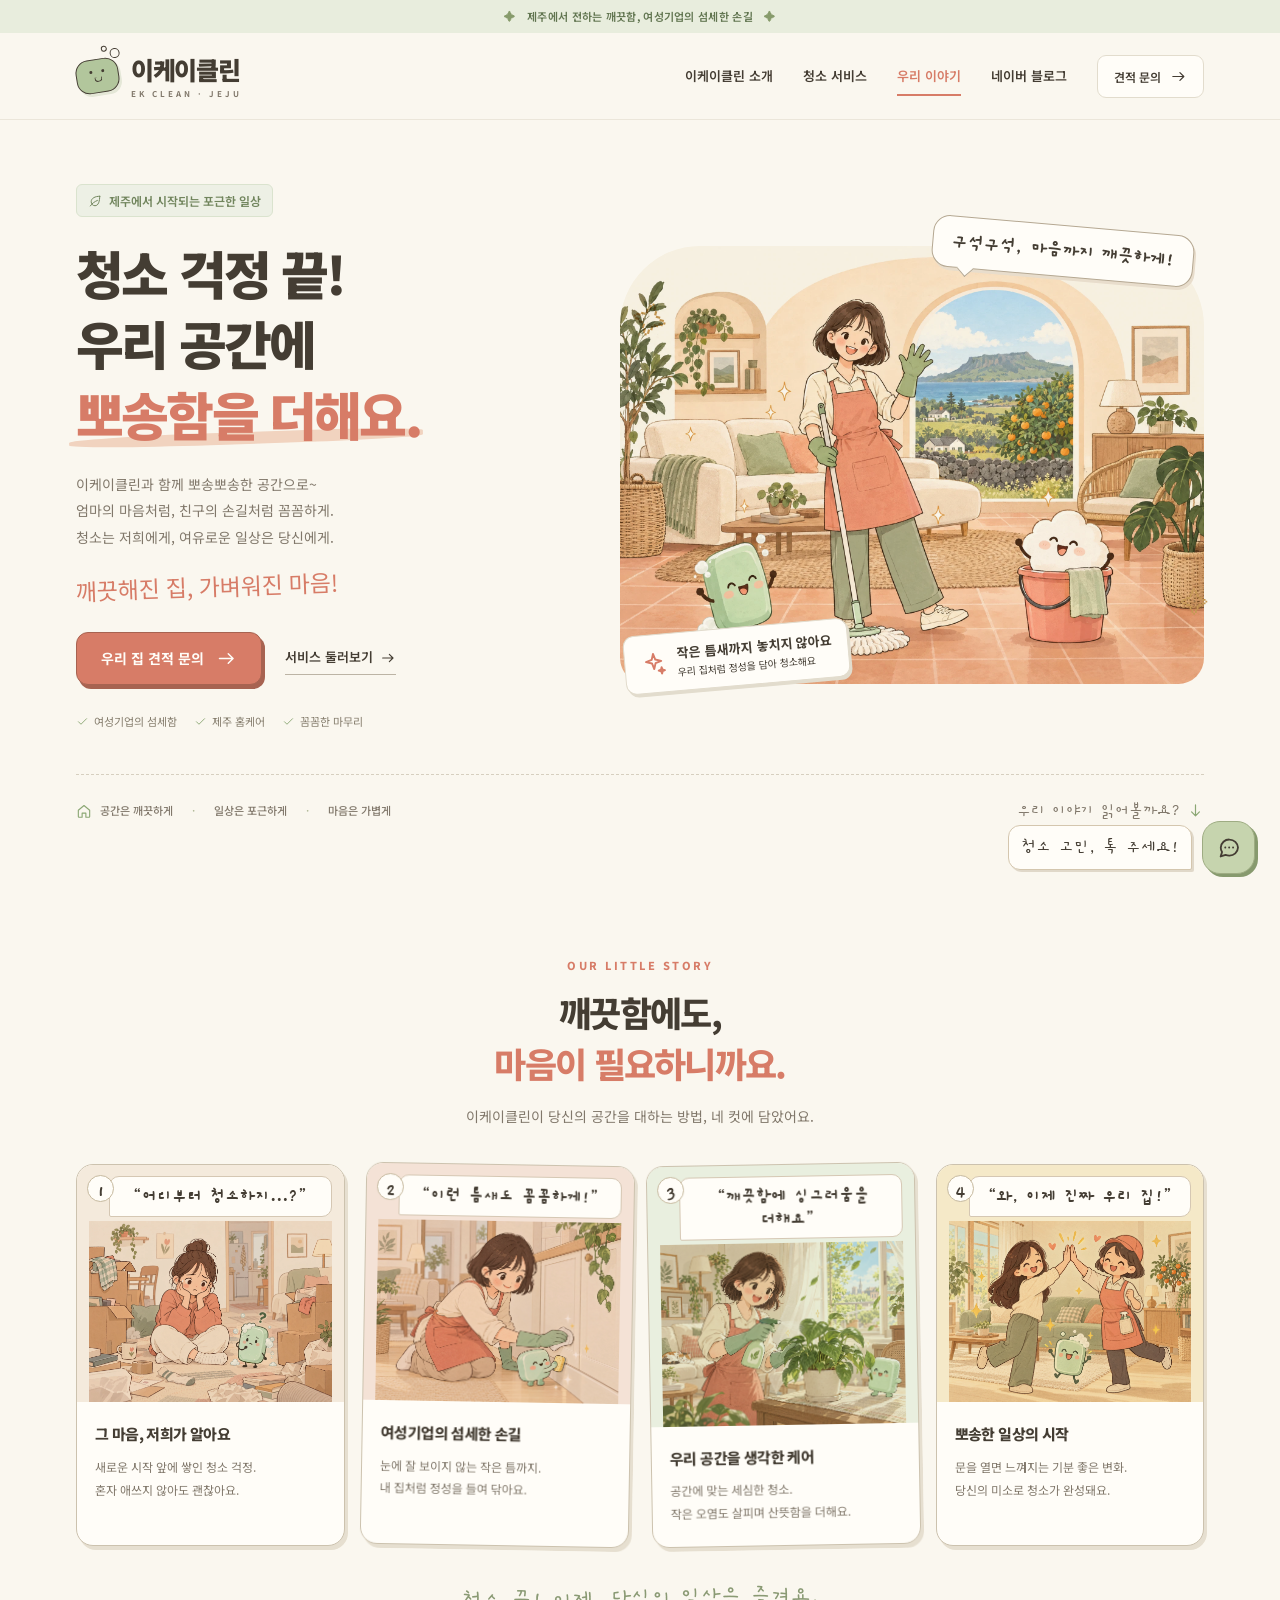
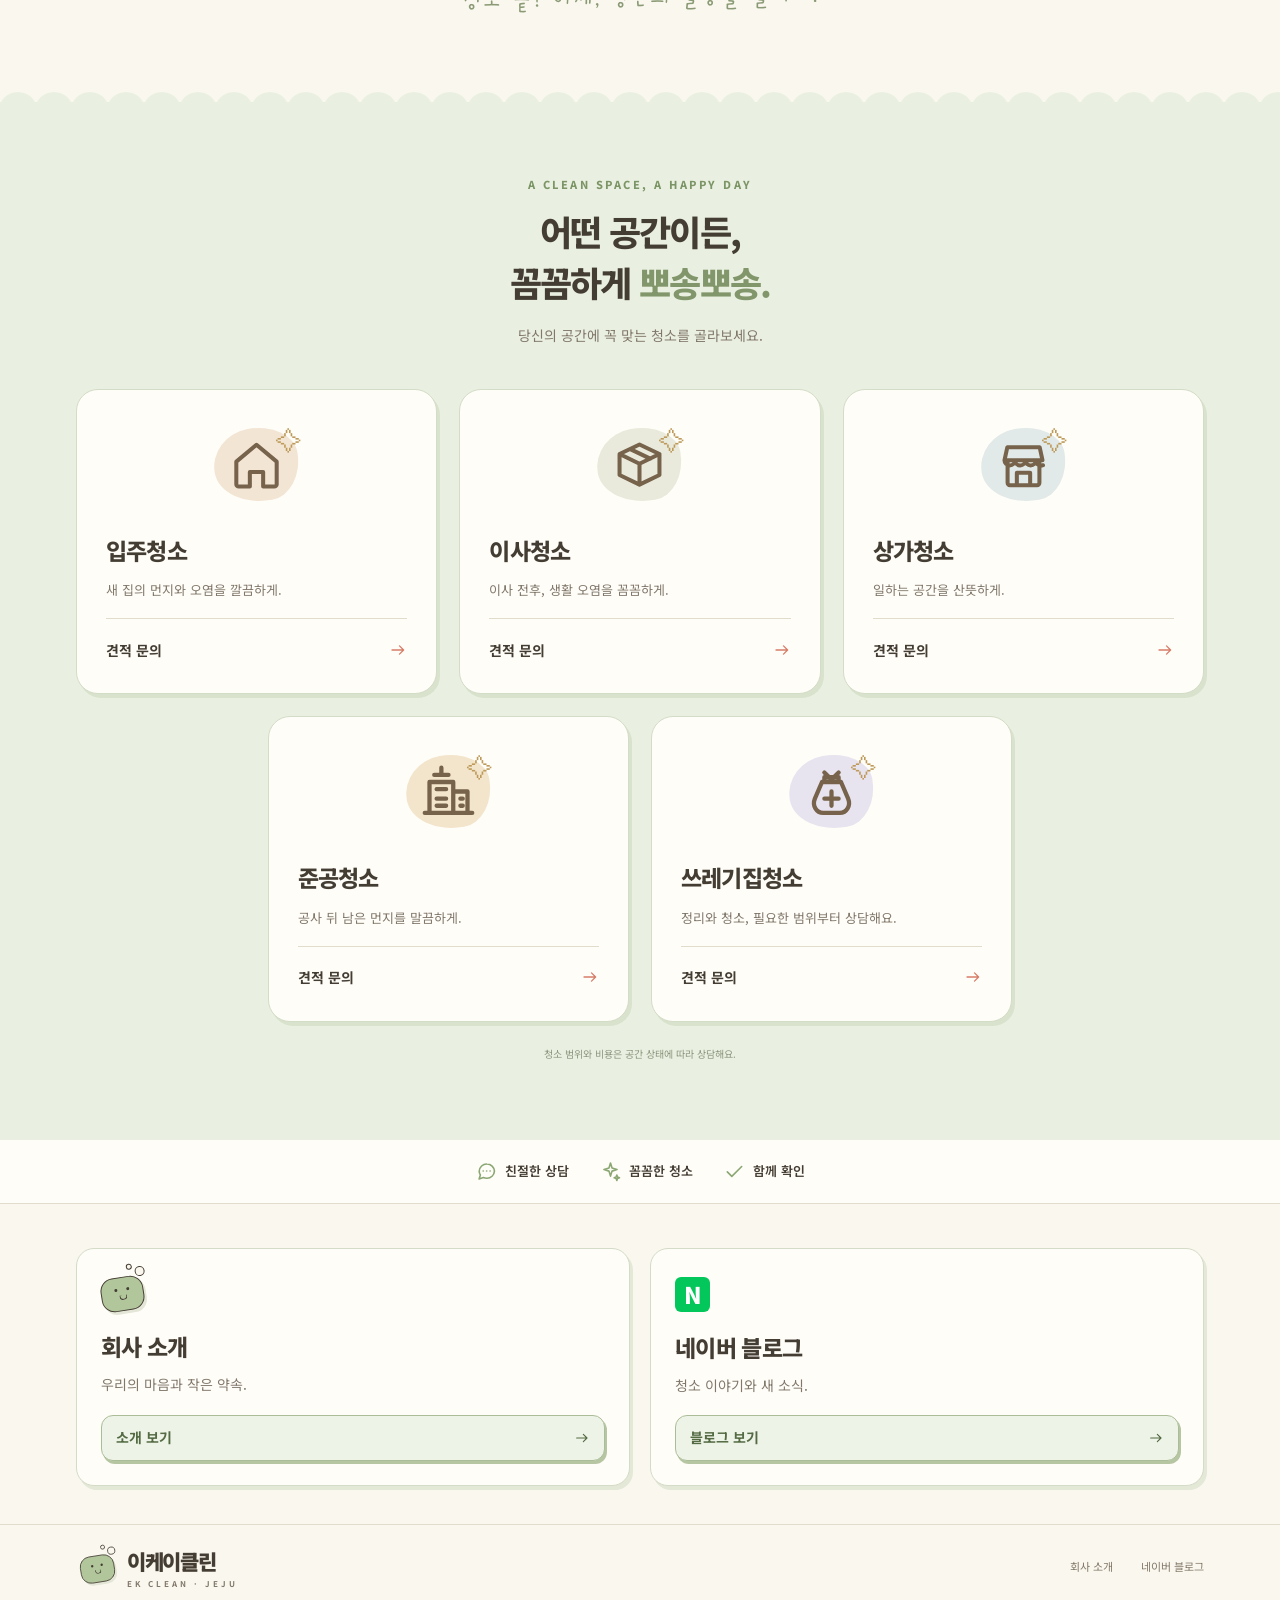
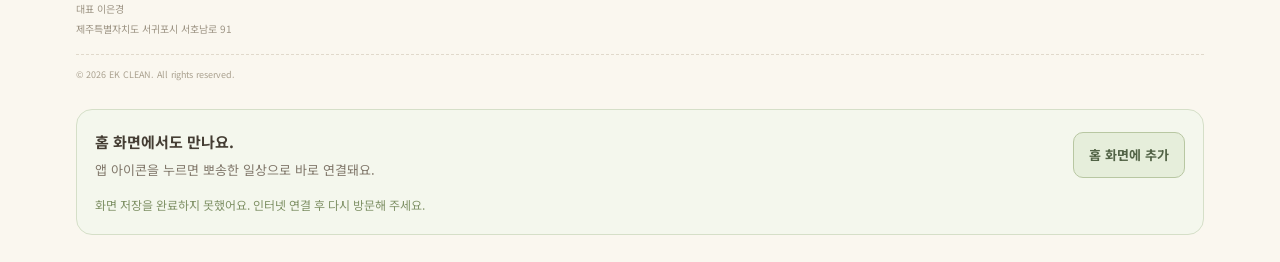
==== commit 1eb9aaf8: "Keep blog links in same tab for easy return Open Naver blog in the current tab on home and company p" ====
--- a/index.html
+++ b/index.html
@@ -312,7 +312,7 @@
             <span class="naver-mark compact-link-icon" aria-hidden="true">N</span>
             <h3 id="blog-title">네이버 블로그</h3>
             <p class="journal-description">청소 이야기와 새 소식.</p>
-            <a id="naverBlogLink" class="btn blog-link journal-cta" href="https://blog.naver.com/ekclean" target="_blank" rel="noopener noreferrer" aria-label="이케이클린 네이버 블로그 보러 가기 (새 탭)">블로그 보기 <svg class="icon" aria-hidden="true"><use href="#i-arrow"></use></svg></a>
+            <a id="naverBlogLink" class="btn blog-link journal-cta" href="https://blog.naver.com/ekclean" target="_self" rel="noopener noreferrer" aria-label="이케이클린 네이버 블로그 보기">블로그 보기 <svg class="icon" aria-hidden="true"><use href="#i-arrow"></use></svg></a>
           </article>
         </div>
       </div>
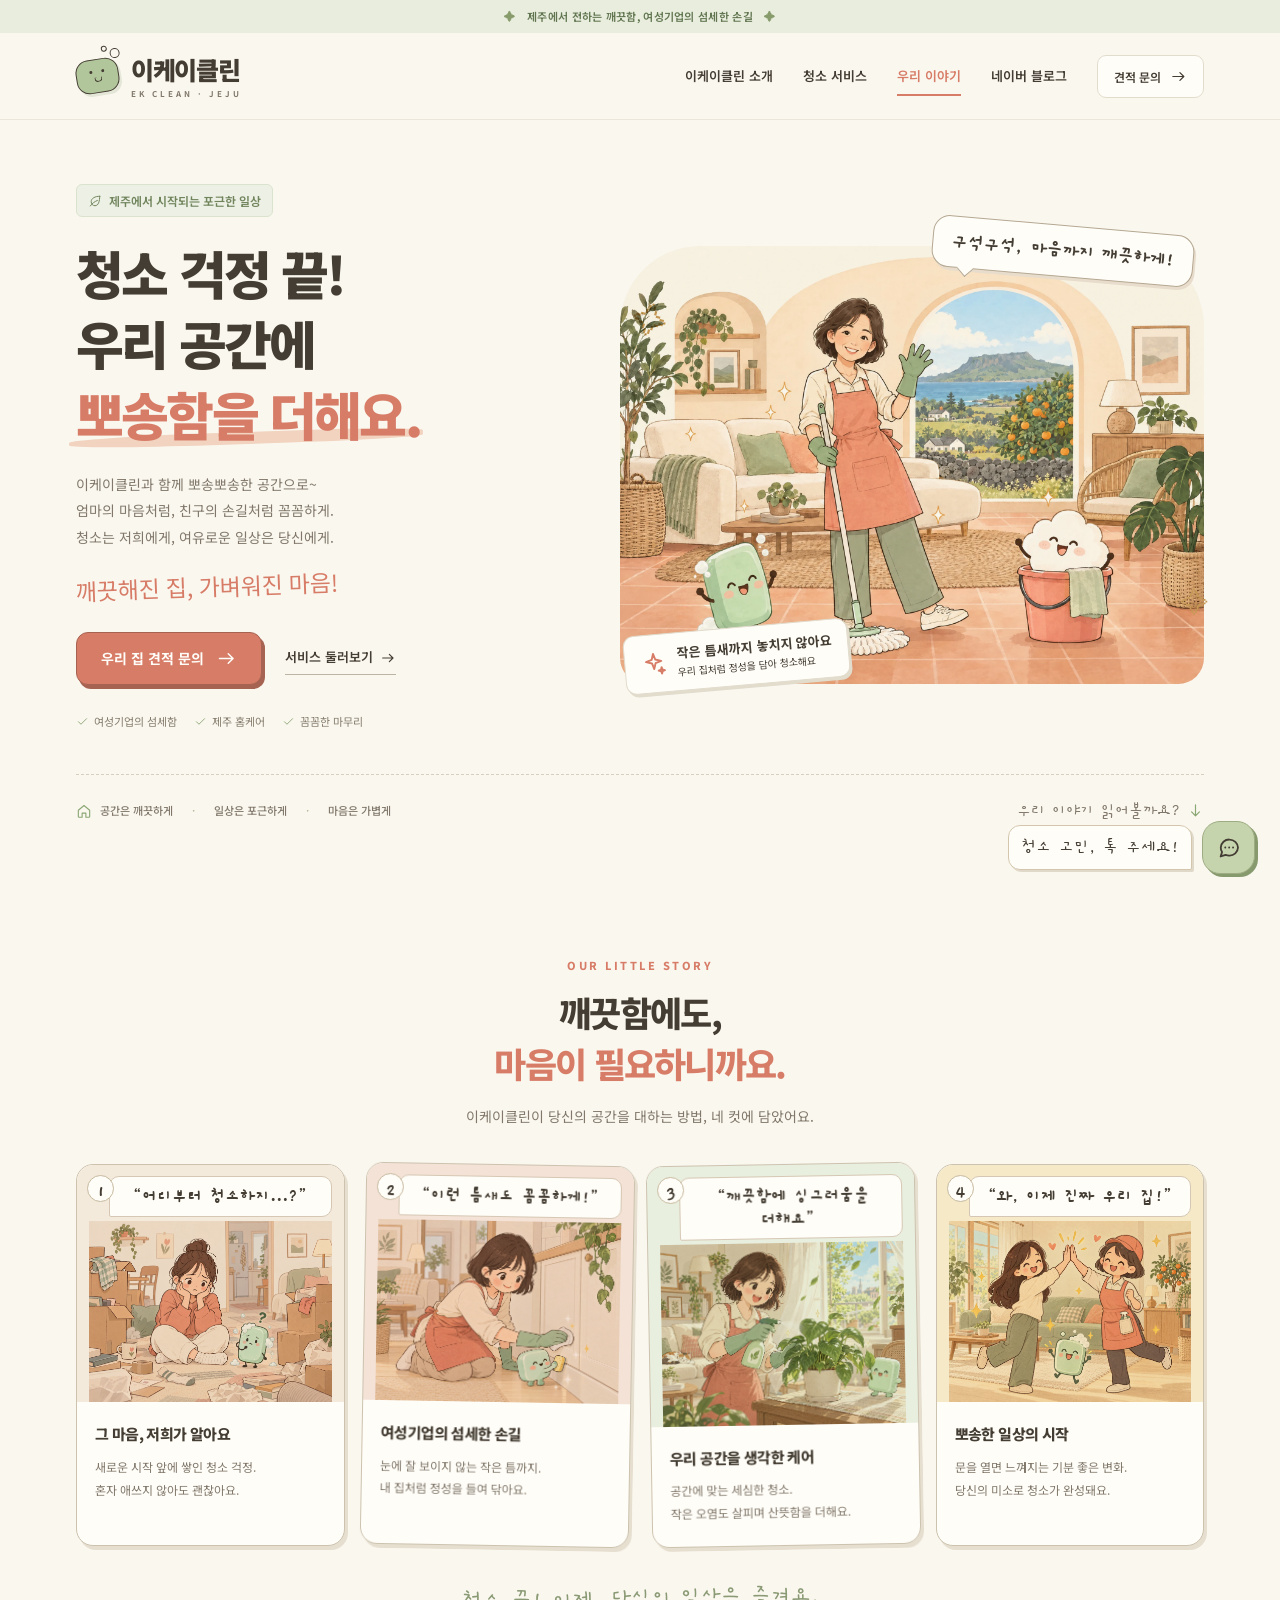
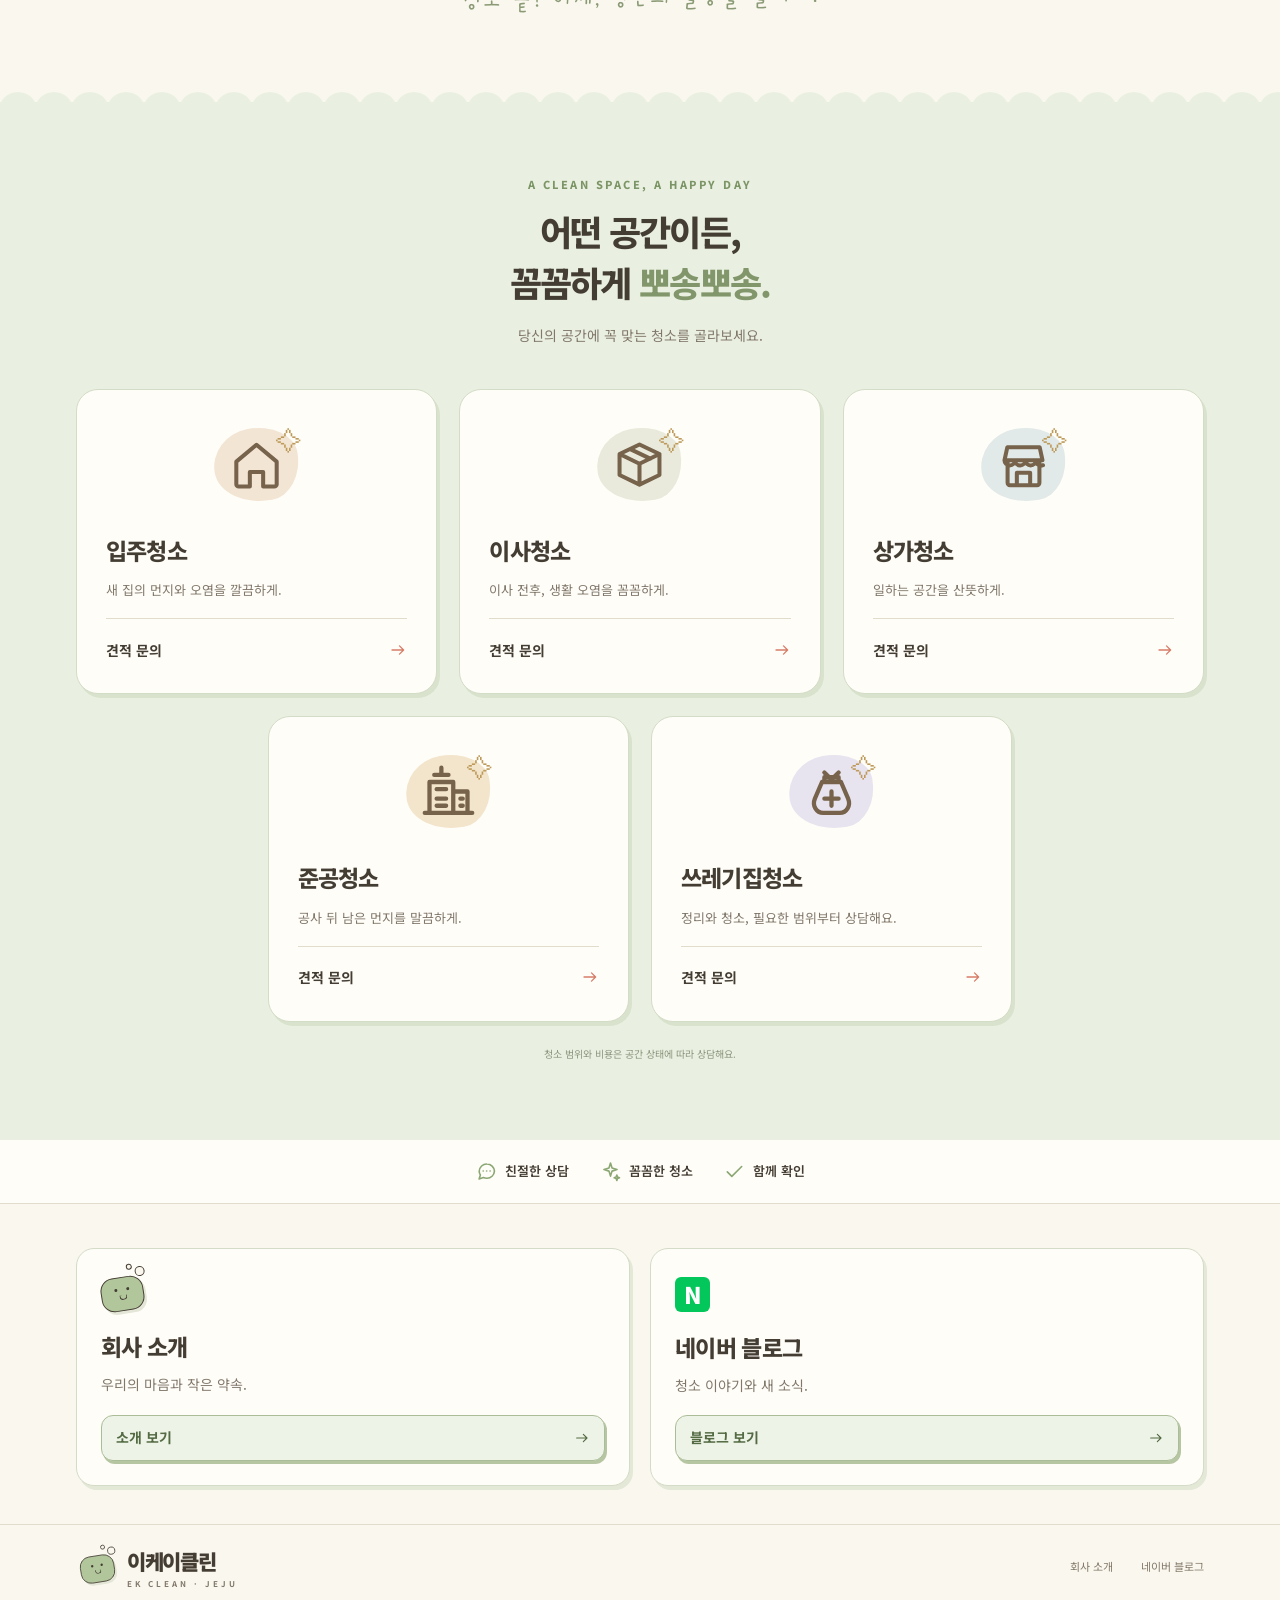
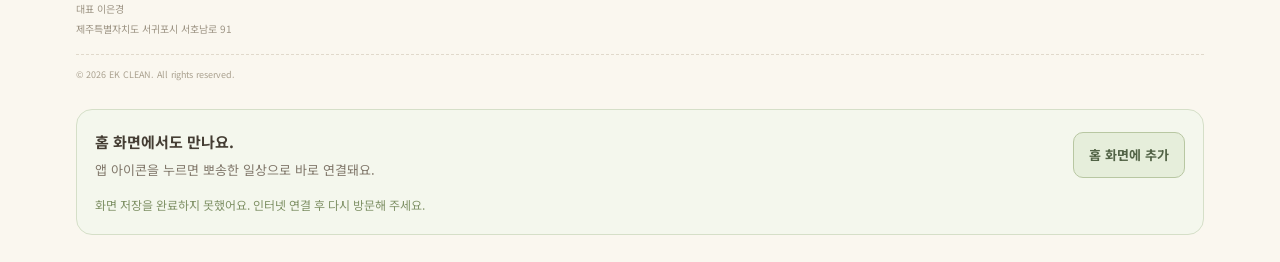
==== commit 8d84a361: "Show friendly woman in her forties on EK CLEAN hero Connect the edited hero illustration and refresh" ====
--- a/index.html
+++ b/index.html
@@ -240,7 +240,7 @@
           <div class="hero-art">
             <div class="bubble hero-bubble">구석구석, 마음까지 깨끗하게!</div>
             <span class="doodle-star star-one" aria-hidden="true">✧</span>
-            <img src="./assets/illustrations/image-1.webp" alt="햇살 가득한 제주 거실에서 청소하는 여성 캐릭터와 귀여운 비누 친구" width="800" height="600" fetchpriority="high">
+            <img src="./assets/illustrations/hero-woman-40s.webp" alt="햇살 가득한 제주 거실에서 청소하는 친근한 40대 여성 캐릭터와 귀여운 비누 친구" width="800" height="600" fetchpriority="high">
             <span class="doodle-star star-two" aria-hidden="true">✧</span>
             <div class="hero-sticker"><svg class="icon" aria-hidden="true"><use href="#i-sparkle"></use></svg><span><strong>작은 틈새까지 놓치지 않아요</strong>우리 집처럼 정성을 담아 청소해요</span></div>
           </div>
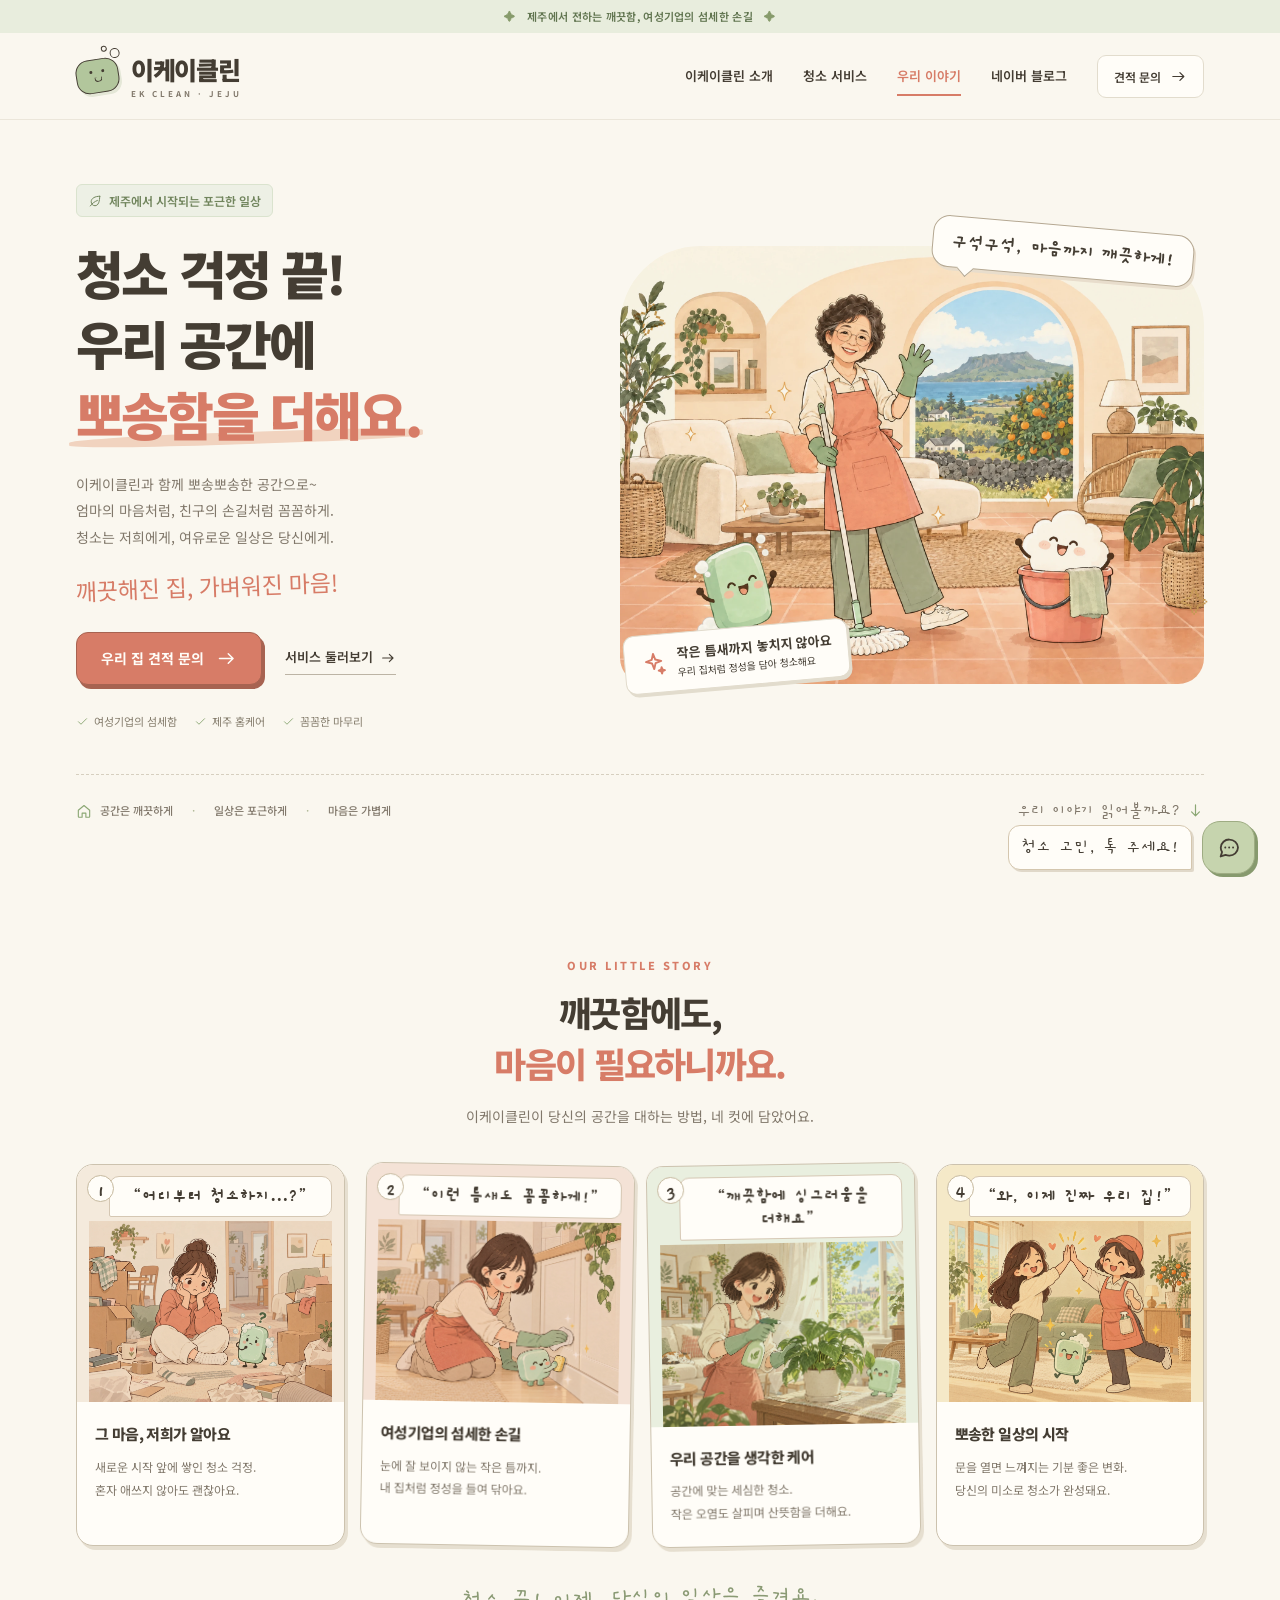
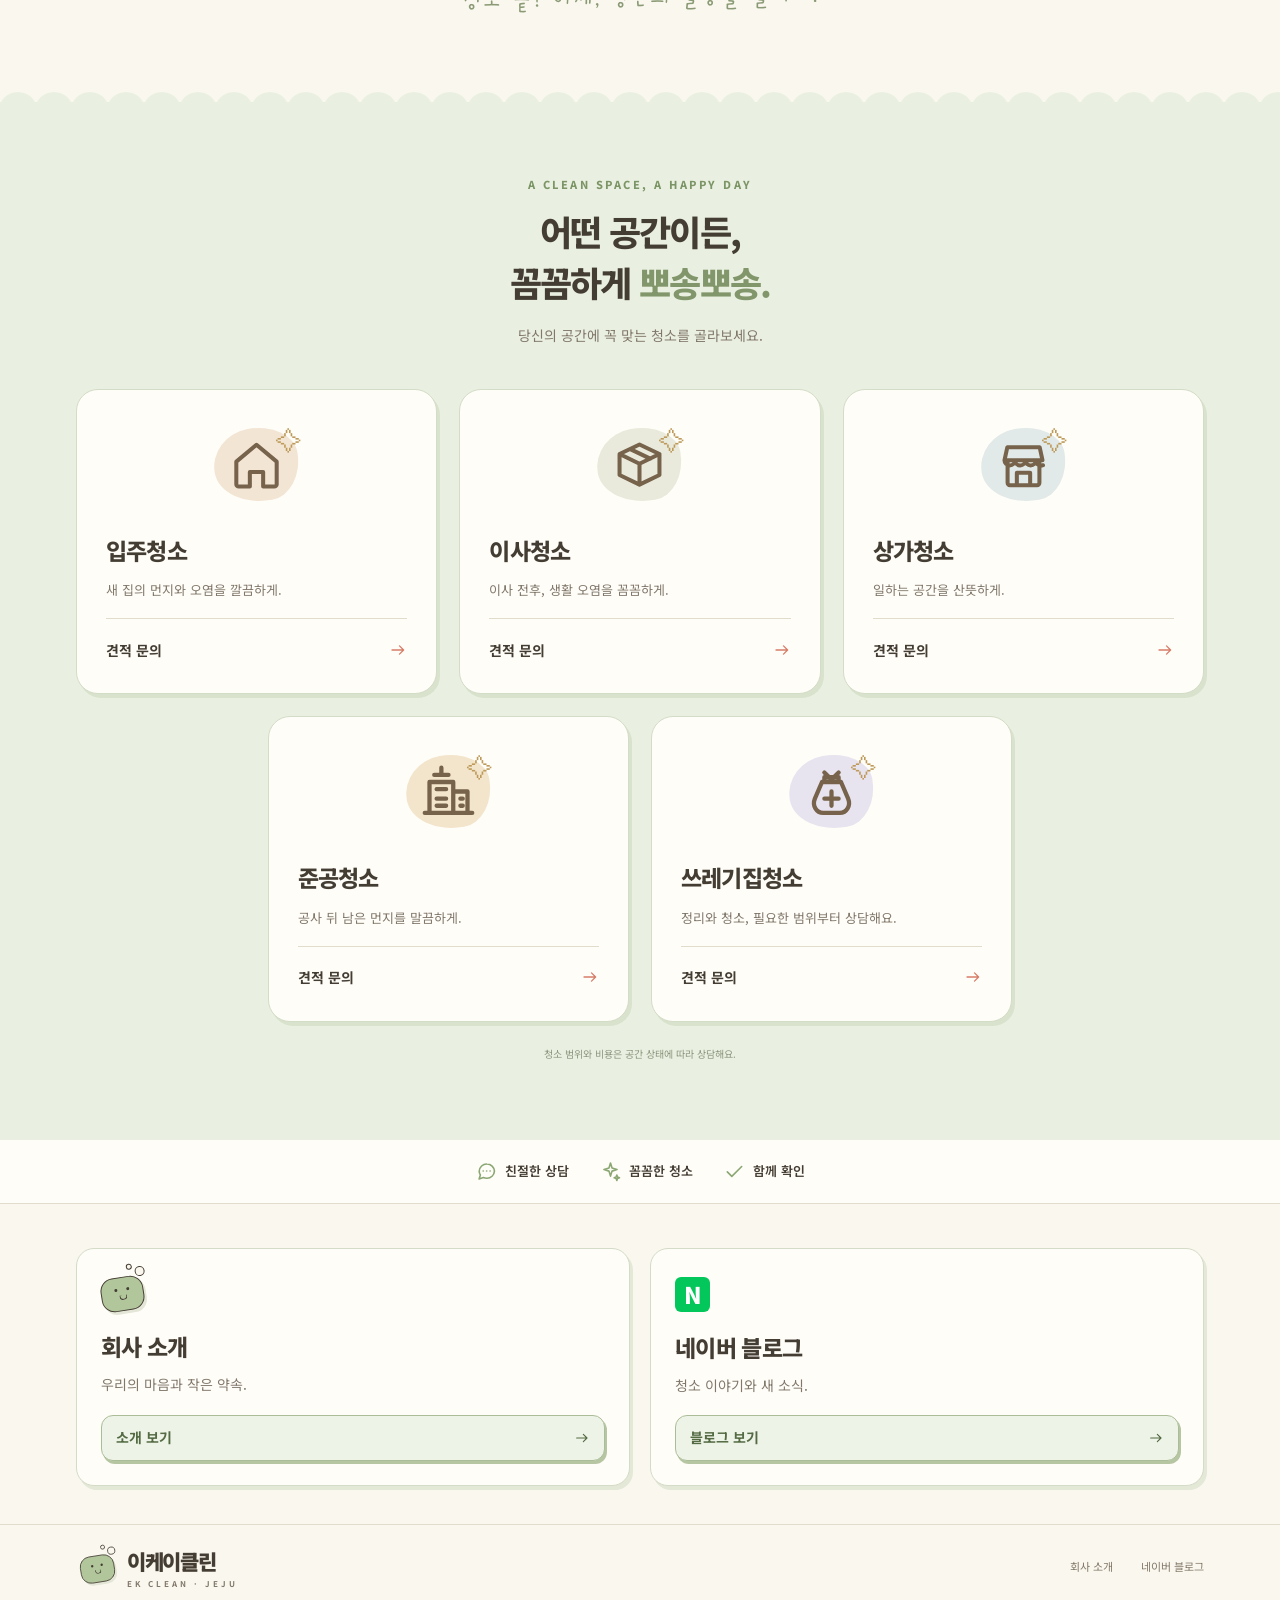
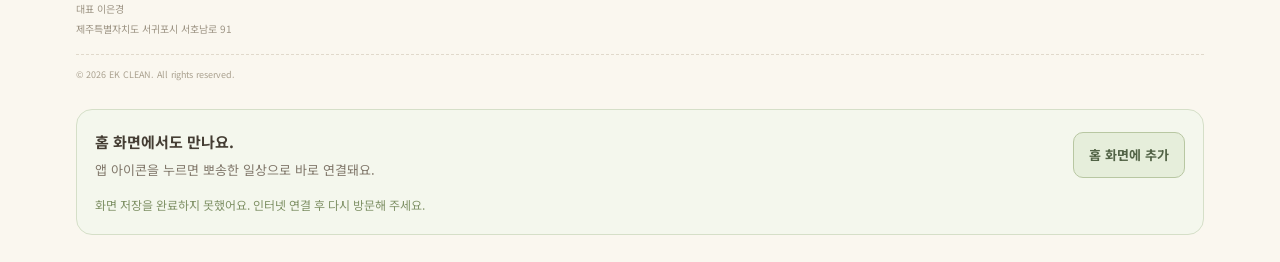
==== commit e340a524: "Show clearly mature 50s woman on hero Apply stronger age expression requested by the owner and refre" ====
--- a/index.html
+++ b/index.html
@@ -240,7 +240,7 @@
           <div class="hero-art">
             <div class="bubble hero-bubble">구석구석, 마음까지 깨끗하게!</div>
             <span class="doodle-star star-one" aria-hidden="true">✧</span>
-            <img src="./assets/illustrations/hero-woman-40s.webp" alt="햇살 가득한 제주 거실에서 청소하는 친근한 40대 여성 캐릭터와 귀여운 비누 친구" width="800" height="600" fetchpriority="high">
+            <img src="./assets/illustrations/hero-woman-50s.webp" alt="햇살 가득한 제주 거실에서 청소하는 친근한 50대 여성 캐릭터와 귀여운 비누 친구" width="800" height="600" fetchpriority="high">
             <span class="doodle-star star-two" aria-hidden="true">✧</span>
             <div class="hero-sticker"><svg class="icon" aria-hidden="true"><use href="#i-sparkle"></use></svg><span><strong>작은 틈새까지 놓치지 않아요</strong>우리 집처럼 정성을 담아 청소해요</span></div>
           </div>
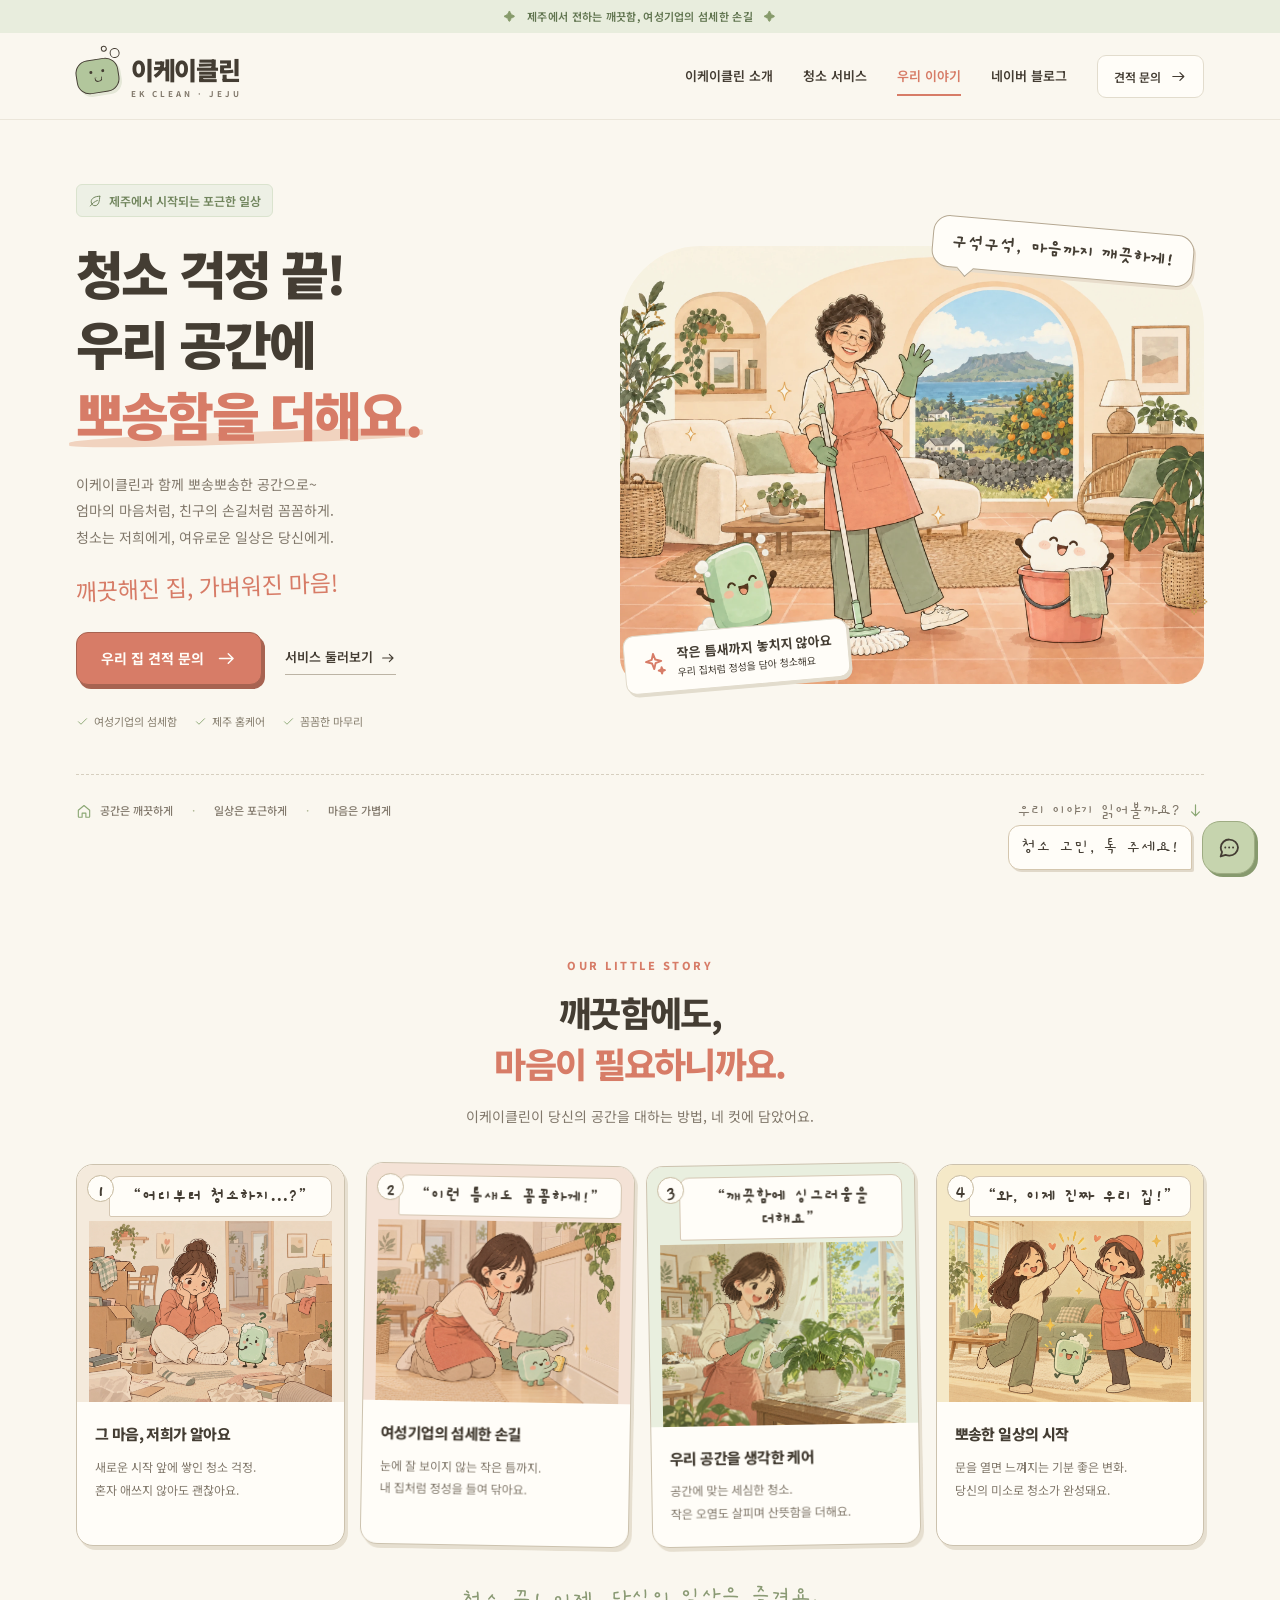
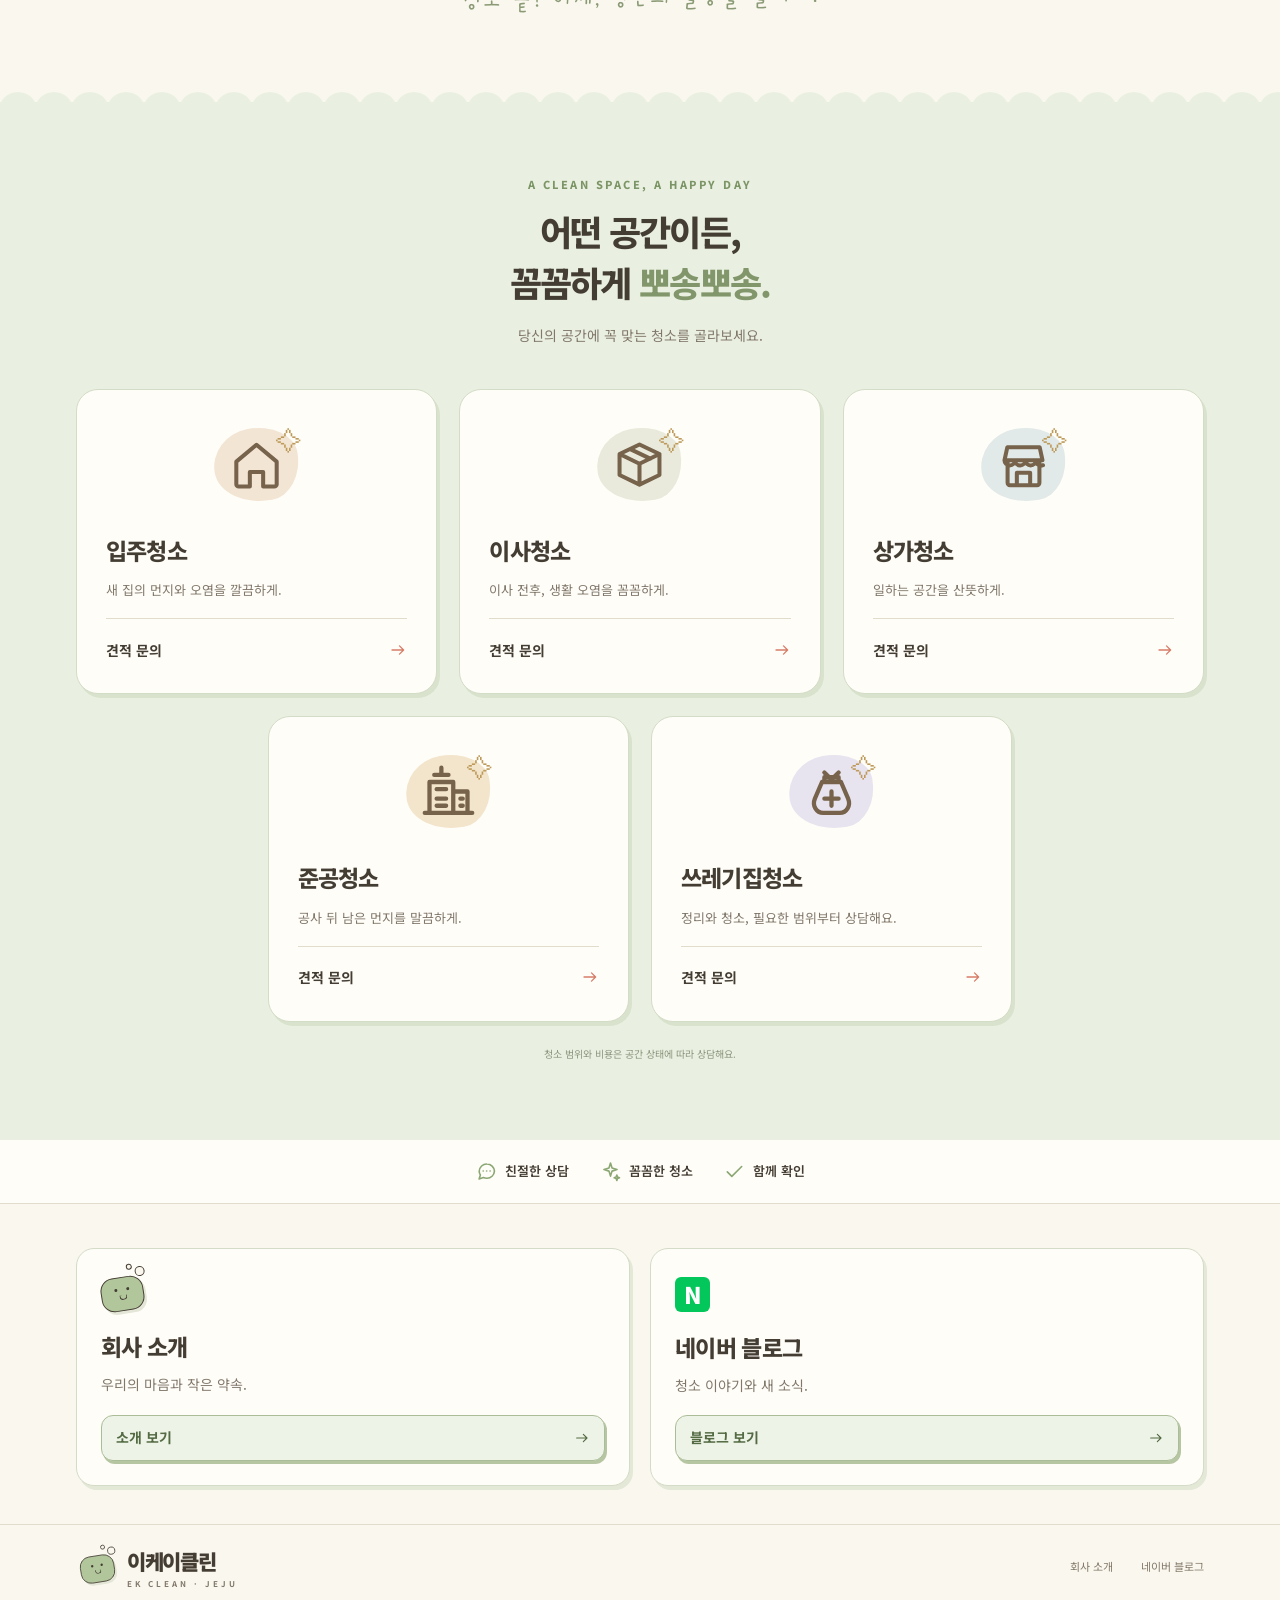
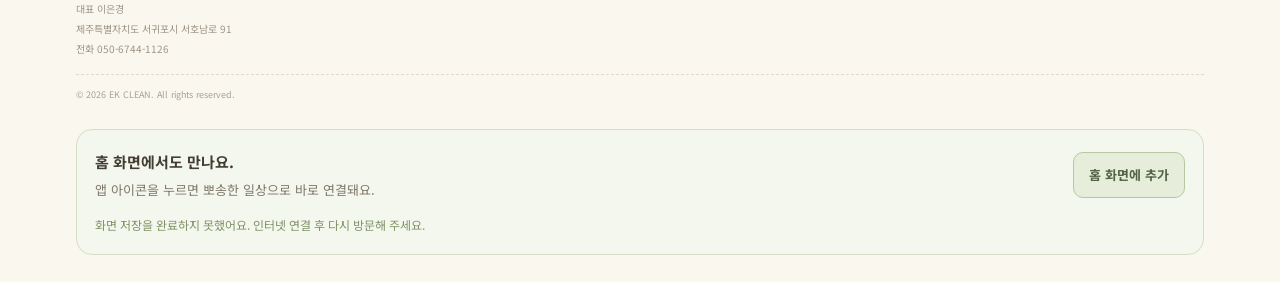
==== commit 65aa62df: "이케이클린 전화번호 050-6744-1126 연결 (전화 문의 버튼·하단 표시) Co-Authored-By: Claude Opus 5.5 <noreply@anthropic.com>" ====
--- a/index.html
+++ b/index.html
@@ -17,7 +17,7 @@
   <script>
     /* 실제 업체 정보가 준비되면 아래 두 값만 입력하세요. 빈 값일 때는 연결 준비 안내를 표시합니다. */
     const EK_CONFIG = Object.freeze({
-      phone: '', // 예: 010-1234-5678 (실제 업체 전화번호로 변경)
+      phone: '050-6744-1126',
       kakaoUrl: '', // 예: https://pf.kakao.com/실제채널/chat
       businessName: '이케이클린',
       address: '제주특별자치도 서귀포시 서호남로 91'
@@ -318,7 +318,7 @@
       </div>
     </section>
   </main>
-  <footer class="site-footer compact-footer"><div class="container"><div class="footer-top"><div class="footer-brand"><a class="brand" href="#home" aria-label="이케이클린 홈으로"><span class="soap-mark" aria-hidden="true"><span class="soap-bubble"></span></span><span class="brand-name">이케이클린<span class="brand-en">EK CLEAN · JEJU</span></span></a><p class="footer-info">대표 이은경<br>제주특별자치도 서귀포시 서호남로 91</p></div><nav class="footer-links" aria-label="하단 메뉴"><a href="./about.html" data-company-link target="_blank" rel="noopener noreferrer" aria-label="이케이클린 소개 (새 창)">회사 소개</a><a href="#blog">네이버 블로그</a></nav></div><div class="footer-bottom"><span>© <span id="copyrightYear">2026</span> EK CLEAN. All rights reserved.</span></div></div></footer>
+  <footer class="site-footer compact-footer"><div class="container"><div class="footer-top"><div class="footer-brand"><a class="brand" href="#home" aria-label="이케이클린 홈으로"><span class="soap-mark" aria-hidden="true"><span class="soap-bubble"></span></span><span class="brand-name">이케이클린<span class="brand-en">EK CLEAN · JEJU</span></span></a><p class="footer-info">대표 이은경<br>제주특별자치도 서귀포시 서호남로 91<br>전화 <a href="tel:05067441126">050-6744-1126</a></p></div><nav class="footer-links" aria-label="하단 메뉴"><a href="./about.html" data-company-link target="_blank" rel="noopener noreferrer" aria-label="이케이클린 소개 (새 창)">회사 소개</a><a href="#blog">네이버 블로그</a></nav></div><div class="footer-bottom"><span>© <span id="copyrightYear">2026</span> EK CLEAN. All rights reserved.</span></div></div></footer>
   <div class="desktop-consult"><span class="floating-note">청소 고민, 톡 주세요!</span><button class="floating-btn" data-consult="kakao" aria-label="카카오톡 1:1 상담"><svg class="icon" aria-hidden="true"><use href="#i-chat"></use></svg></button></div>
   <div class="mobile-cta" aria-label="빠른 상담"><span class="mobile-bubble">무엇이든 편하게 물어보세요!</span><button data-consult="kakao"><svg class="icon" aria-hidden="true"><use href="#i-chat"></use></svg> 카카오톡 1:1 상담</button><button data-consult="phone"><svg class="icon" aria-hidden="true"><use href="#i-phone"></use></svg> 전화 문의</button></div>
   <a href="#home" class="back-top" id="backTop" aria-label="맨 위로 이동"><svg class="icon" aria-hidden="true"><use href="#i-arrow"></use></svg></a>
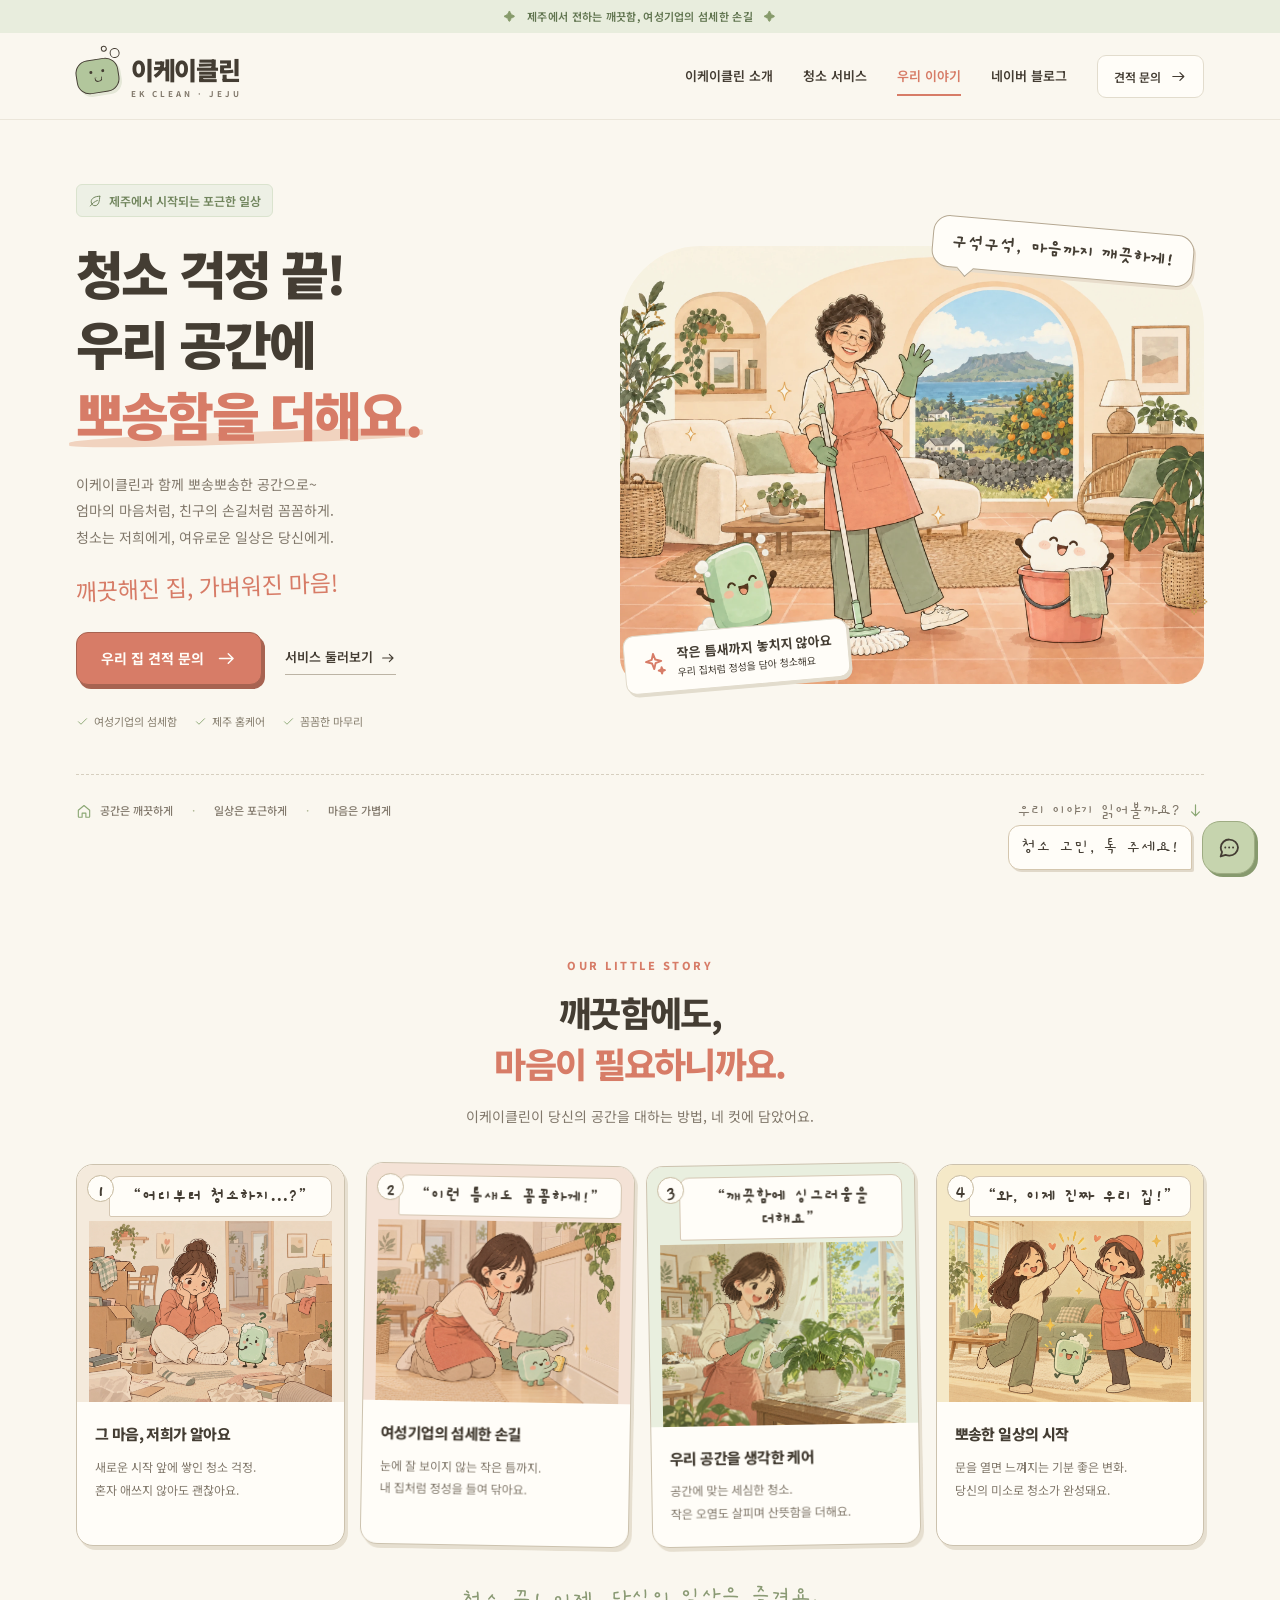
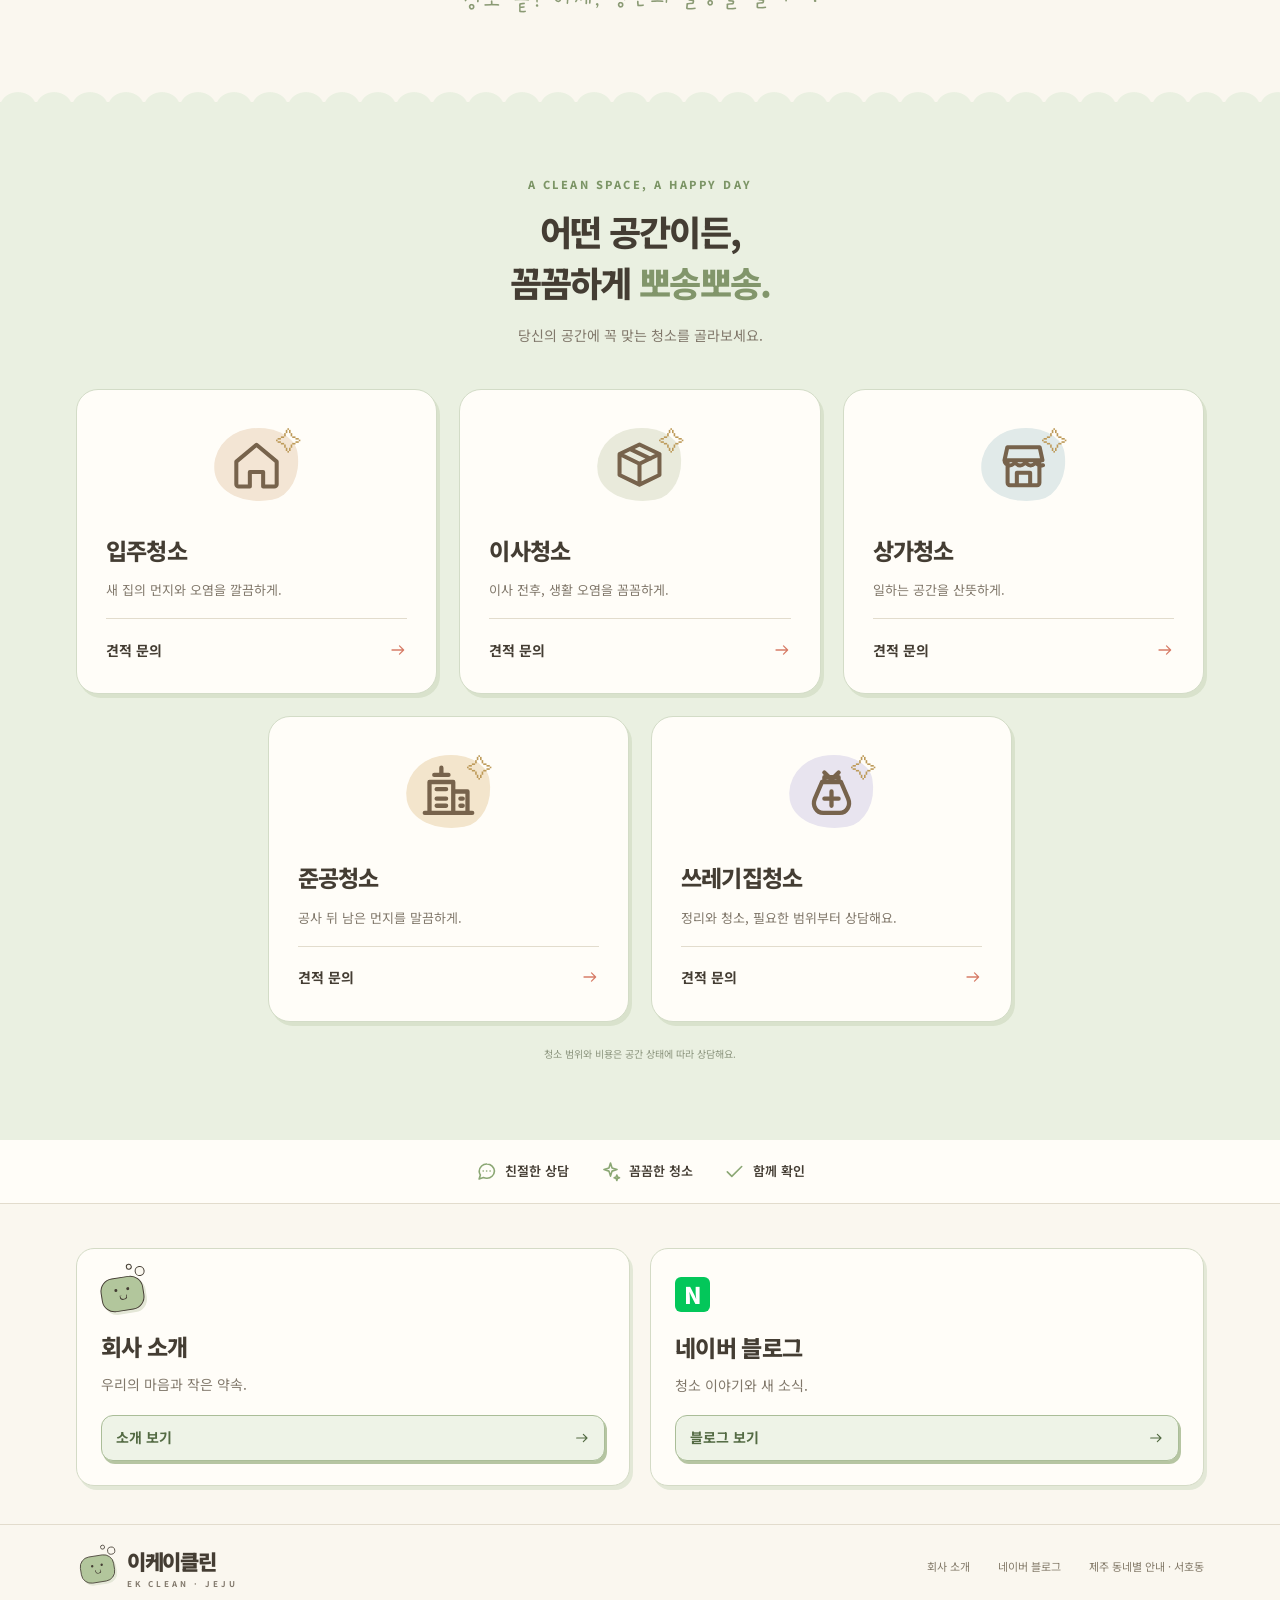
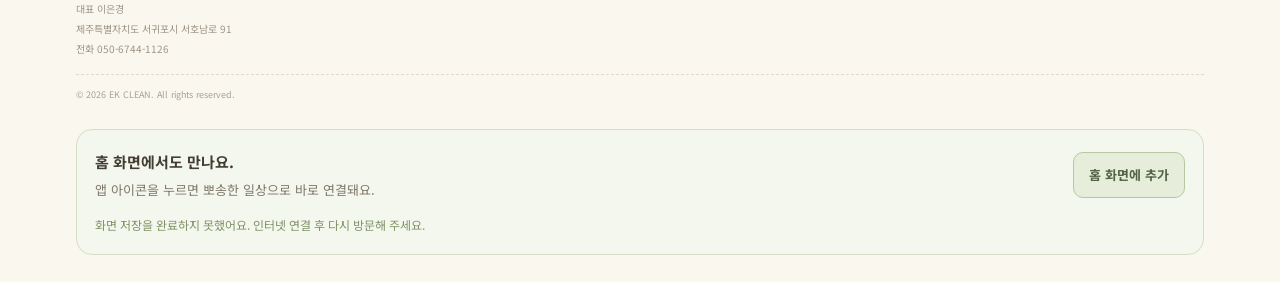
==== commit 441f08dc: "동네 안내: 서호동 입주청소·이사청소 페이지, sitemap·robots 추가 Co-Authored-By: Claude Opus 5.5 <noreply@anthropic.com> " ====
--- a/index.html
+++ b/index.html
@@ -318,7 +318,7 @@
       </div>
     </section>
   </main>
-  <footer class="site-footer compact-footer"><div class="container"><div class="footer-top"><div class="footer-brand"><a class="brand" href="#home" aria-label="이케이클린 홈으로"><span class="soap-mark" aria-hidden="true"><span class="soap-bubble"></span></span><span class="brand-name">이케이클린<span class="brand-en">EK CLEAN · JEJU</span></span></a><p class="footer-info">대표 이은경<br>제주특별자치도 서귀포시 서호남로 91<br>전화 <a href="tel:05067441126">050-6744-1126</a></p></div><nav class="footer-links" aria-label="하단 메뉴"><a href="./about.html" data-company-link target="_blank" rel="noopener noreferrer" aria-label="이케이클린 소개 (새 창)">회사 소개</a><a href="#blog">네이버 블로그</a></nav></div><div class="footer-bottom"><span>© <span id="copyrightYear">2026</span> EK CLEAN. All rights reserved.</span></div></div></footer>
+  <footer class="site-footer compact-footer"><div class="container"><div class="footer-top"><div class="footer-brand"><a class="brand" href="#home" aria-label="이케이클린 홈으로"><span class="soap-mark" aria-hidden="true"><span class="soap-bubble"></span></span><span class="brand-name">이케이클린<span class="brand-en">EK CLEAN · JEJU</span></span></a><p class="footer-info">대표 이은경<br>제주특별자치도 서귀포시 서호남로 91<br>전화 <a href="tel:05067441126">050-6744-1126</a></p></div><nav class="footer-links" aria-label="하단 메뉴"><a href="./about.html" data-company-link target="_blank" rel="noopener noreferrer" aria-label="이케이클린 소개 (새 창)">회사 소개</a><a href="#blog">네이버 블로그</a><a href="./area/seoho-dong.html">제주 동네별 안내 · 서호동</a></nav></div><div class="footer-bottom"><span>© <span id="copyrightYear">2026</span> EK CLEAN. All rights reserved.</span></div></div></footer>
   <div class="desktop-consult"><span class="floating-note">청소 고민, 톡 주세요!</span><button class="floating-btn" data-consult="kakao" aria-label="카카오톡 1:1 상담"><svg class="icon" aria-hidden="true"><use href="#i-chat"></use></svg></button></div>
   <div class="mobile-cta" aria-label="빠른 상담"><span class="mobile-bubble">무엇이든 편하게 물어보세요!</span><button data-consult="kakao"><svg class="icon" aria-hidden="true"><use href="#i-chat"></use></svg> 카카오톡 1:1 상담</button><button data-consult="phone"><svg class="icon" aria-hidden="true"><use href="#i-phone"></use></svg> 전화 문의</button></div>
   <a href="#home" class="back-top" id="backTop" aria-label="맨 위로 이동"><svg class="icon" aria-hidden="true"><use href="#i-arrow"></use></svg></a>
